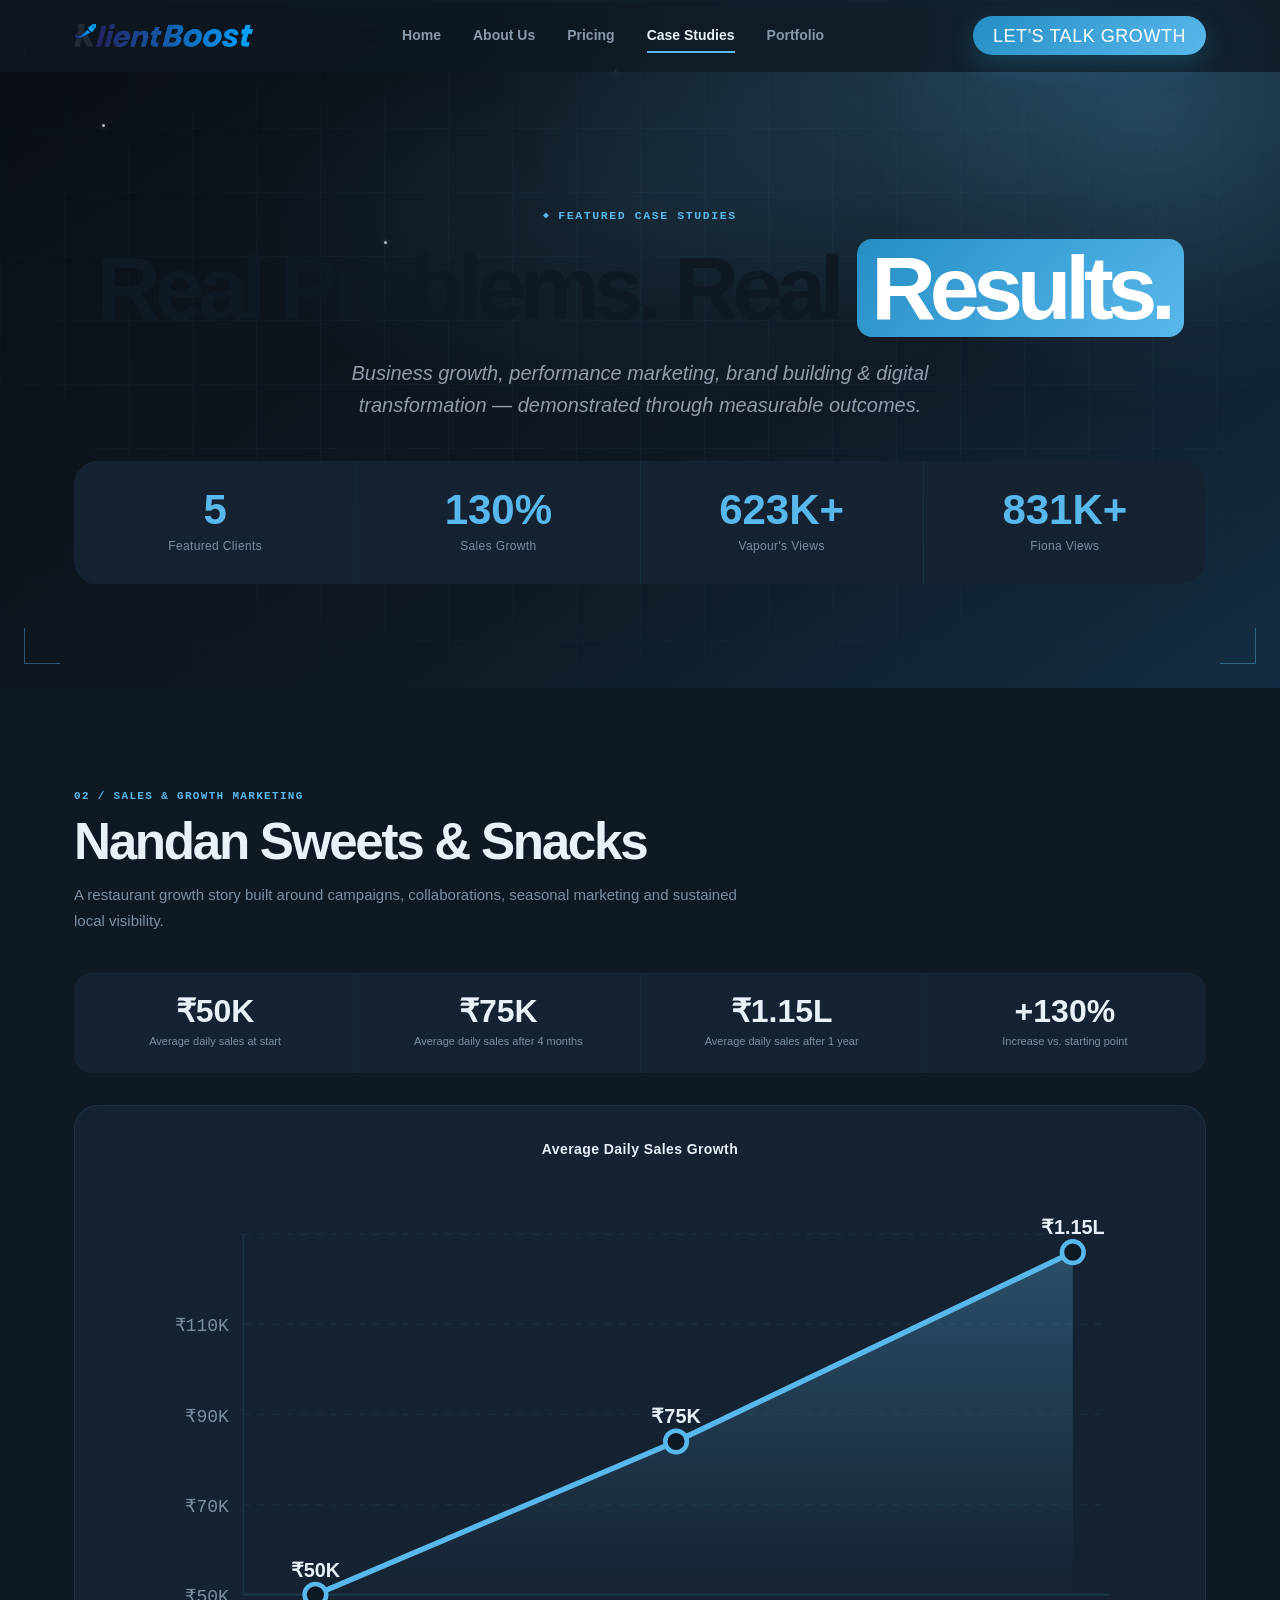
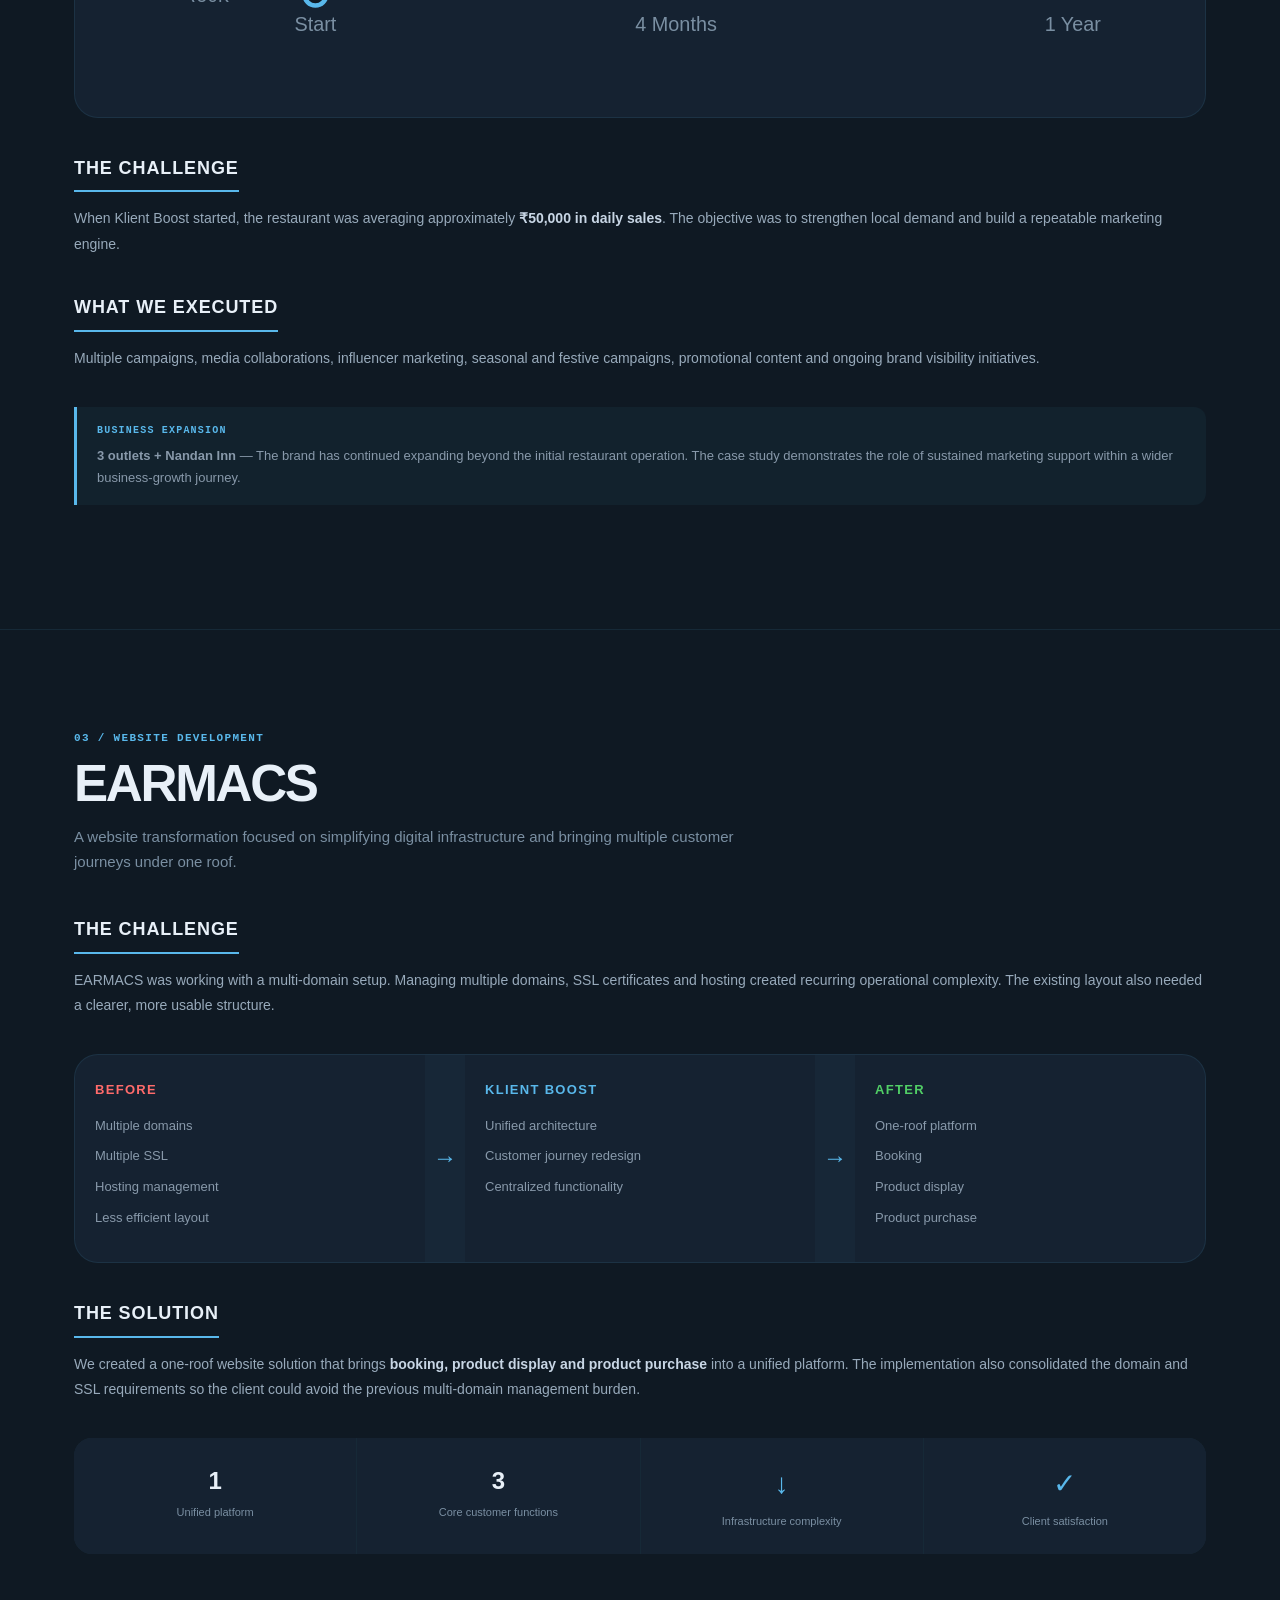
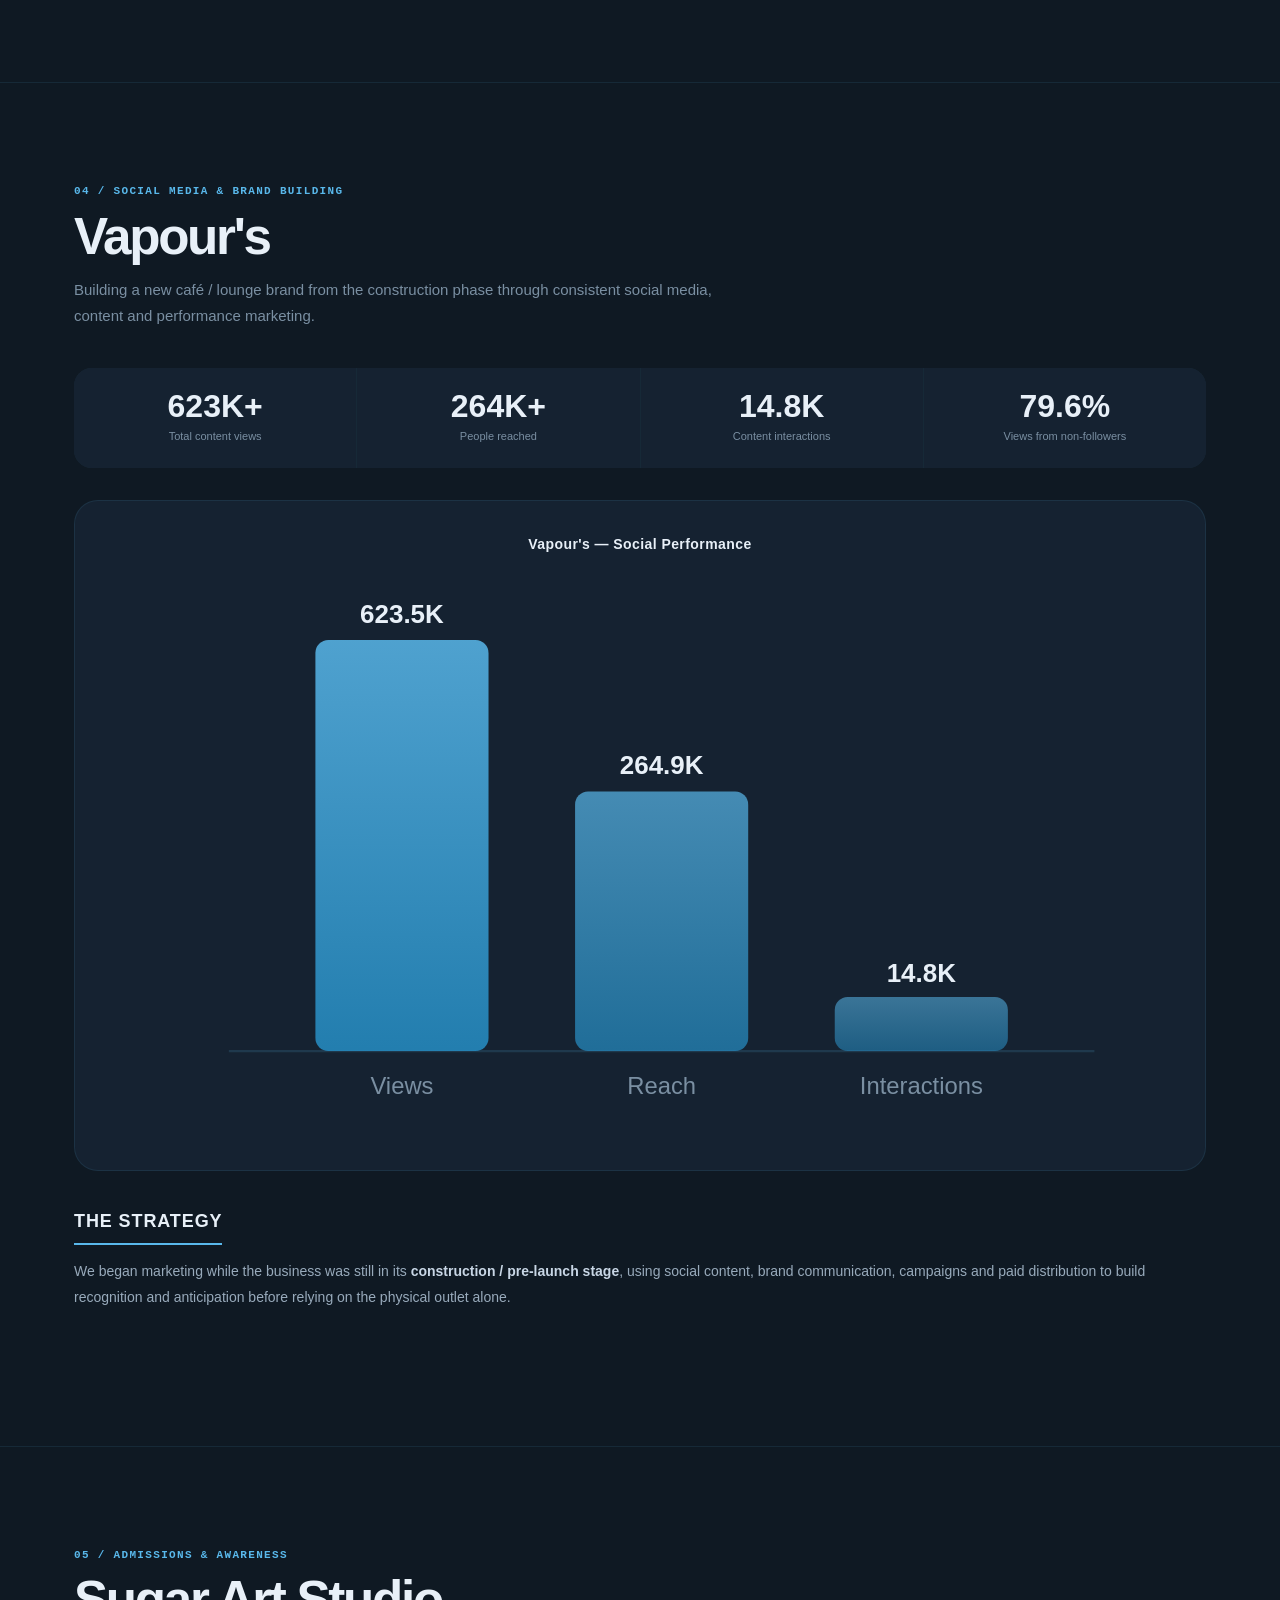
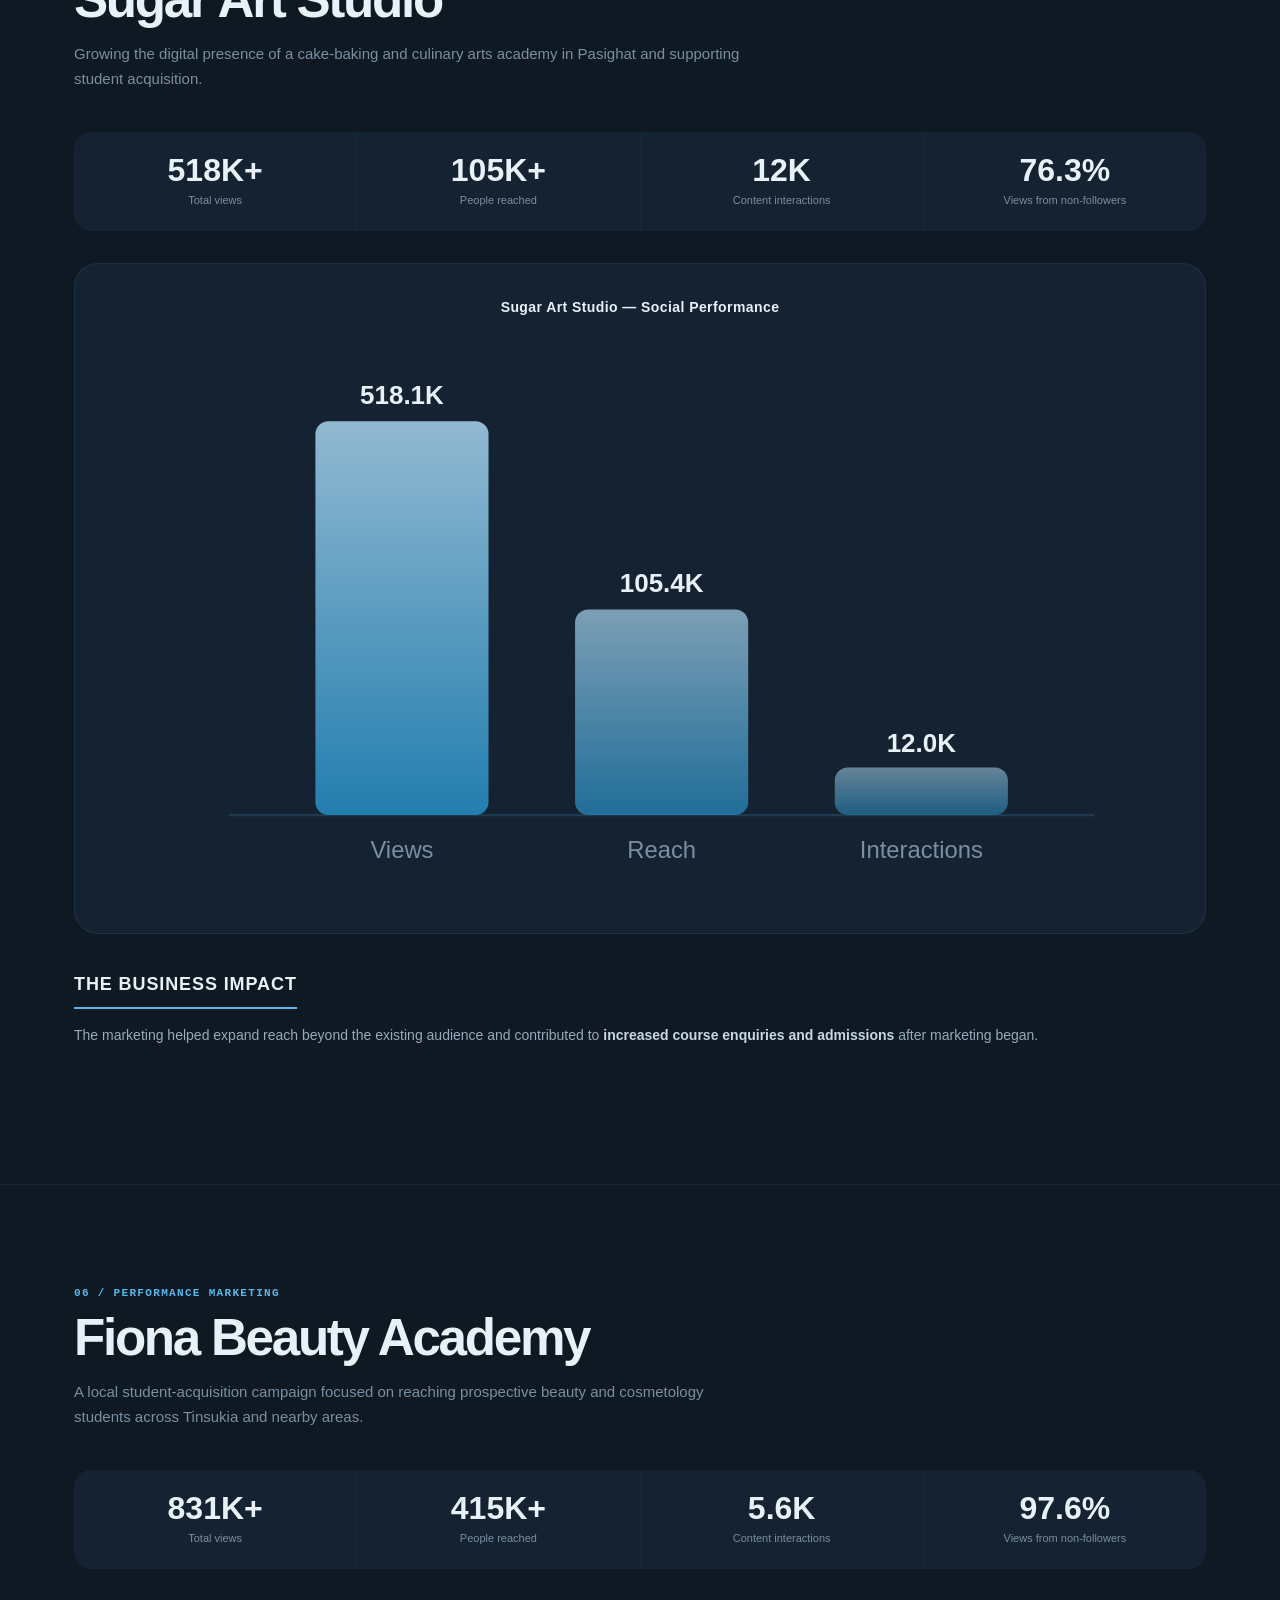
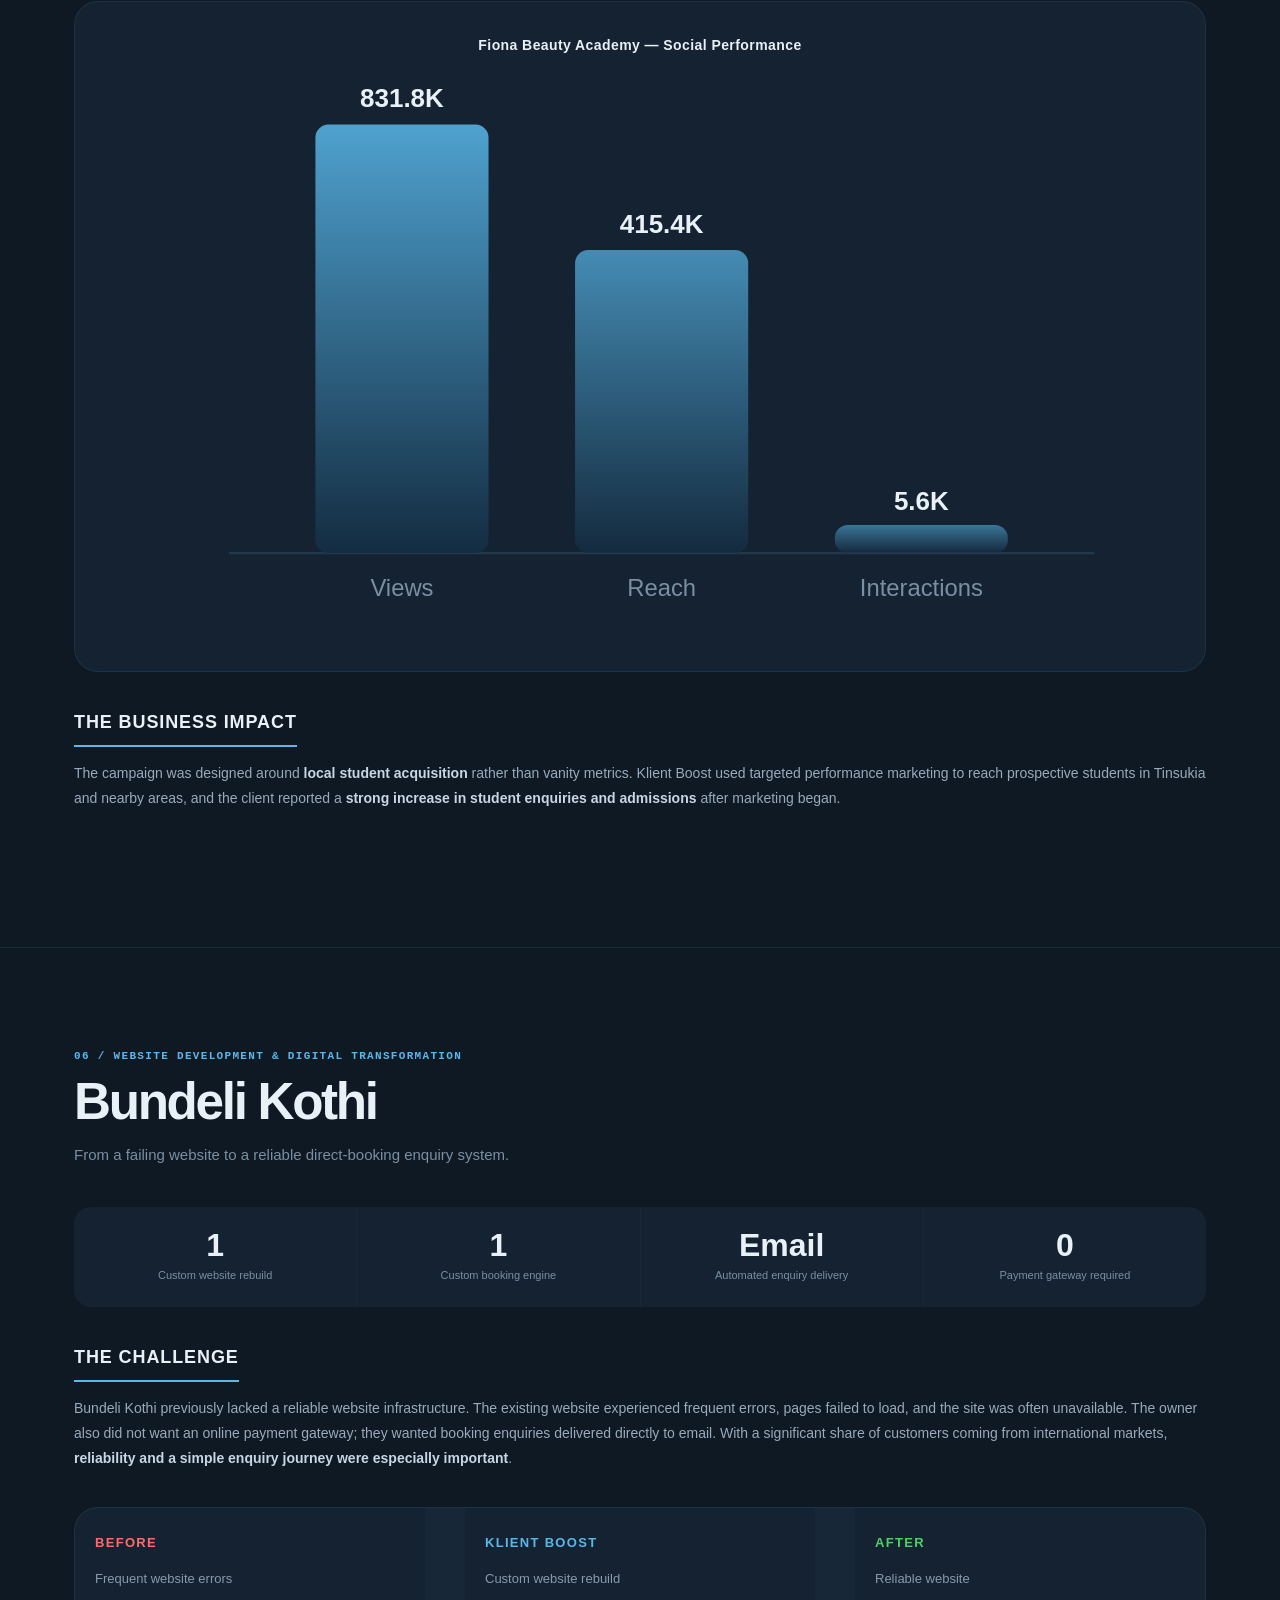
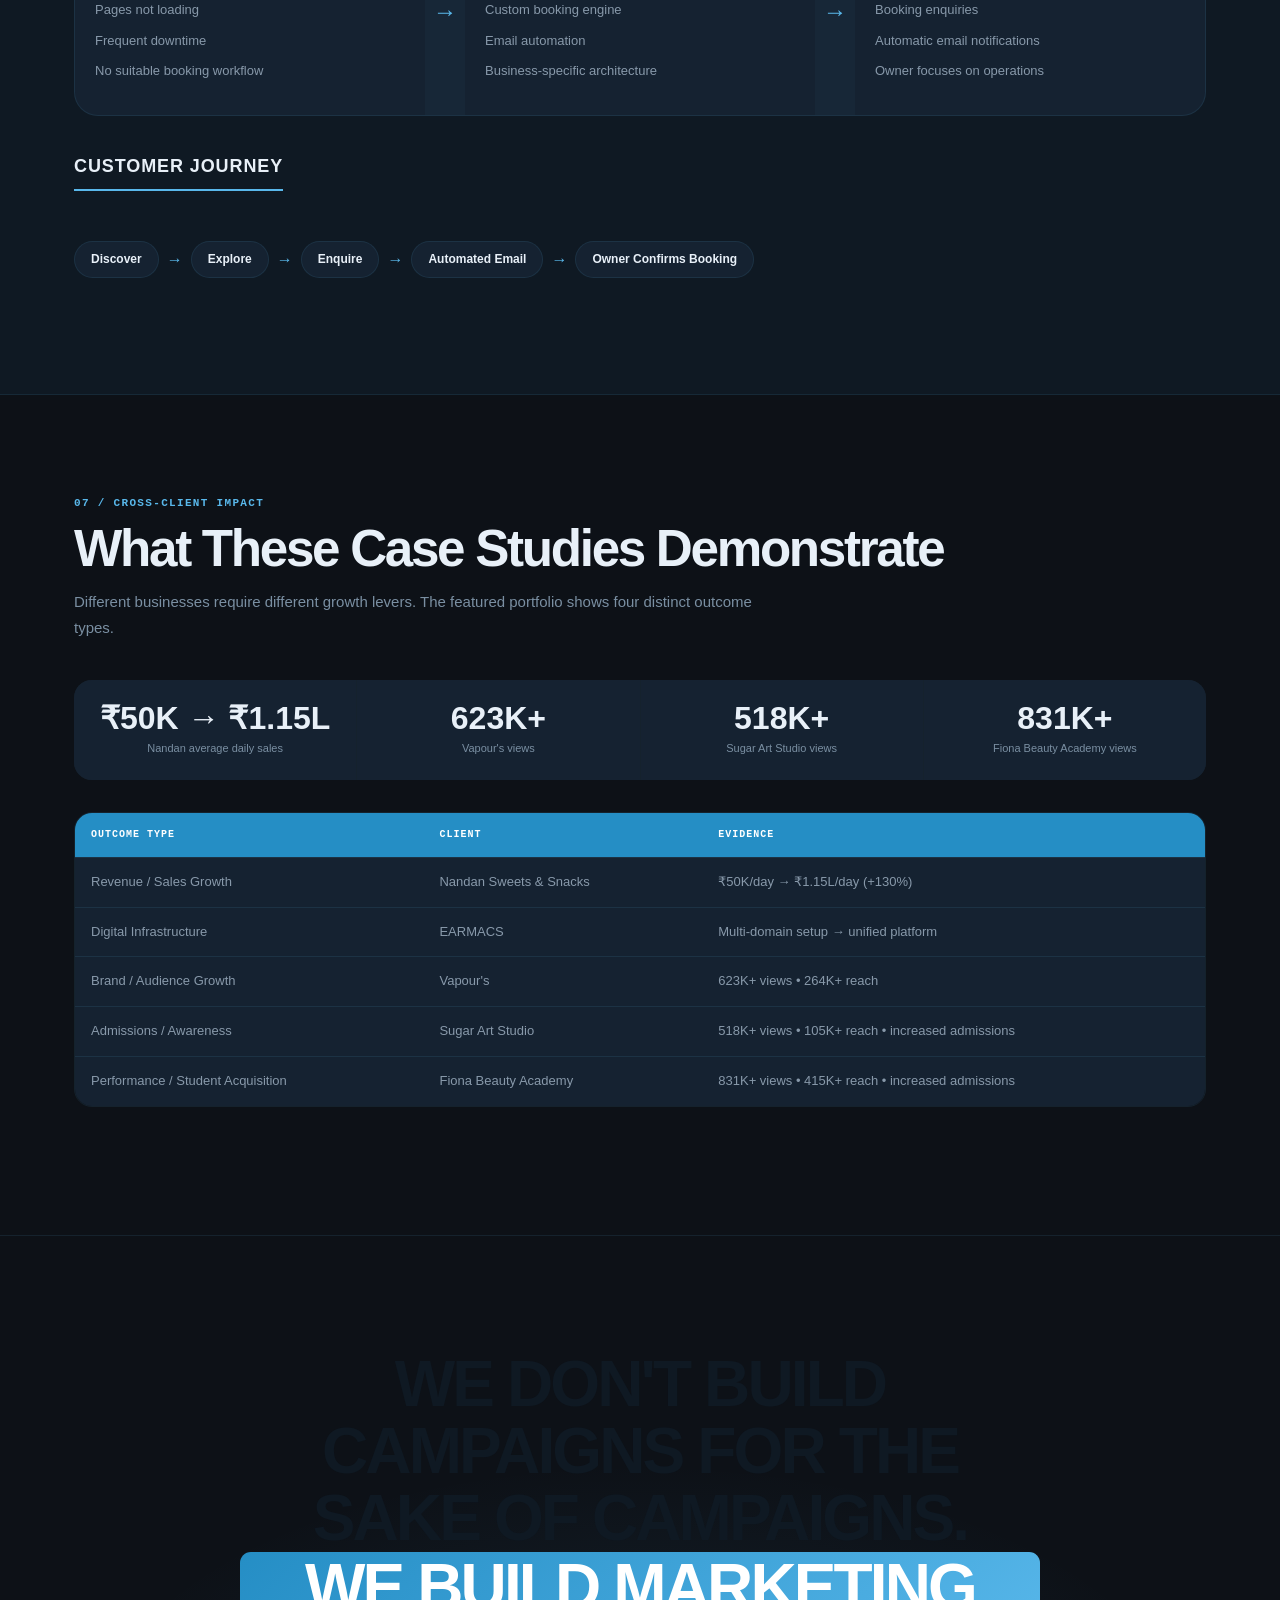
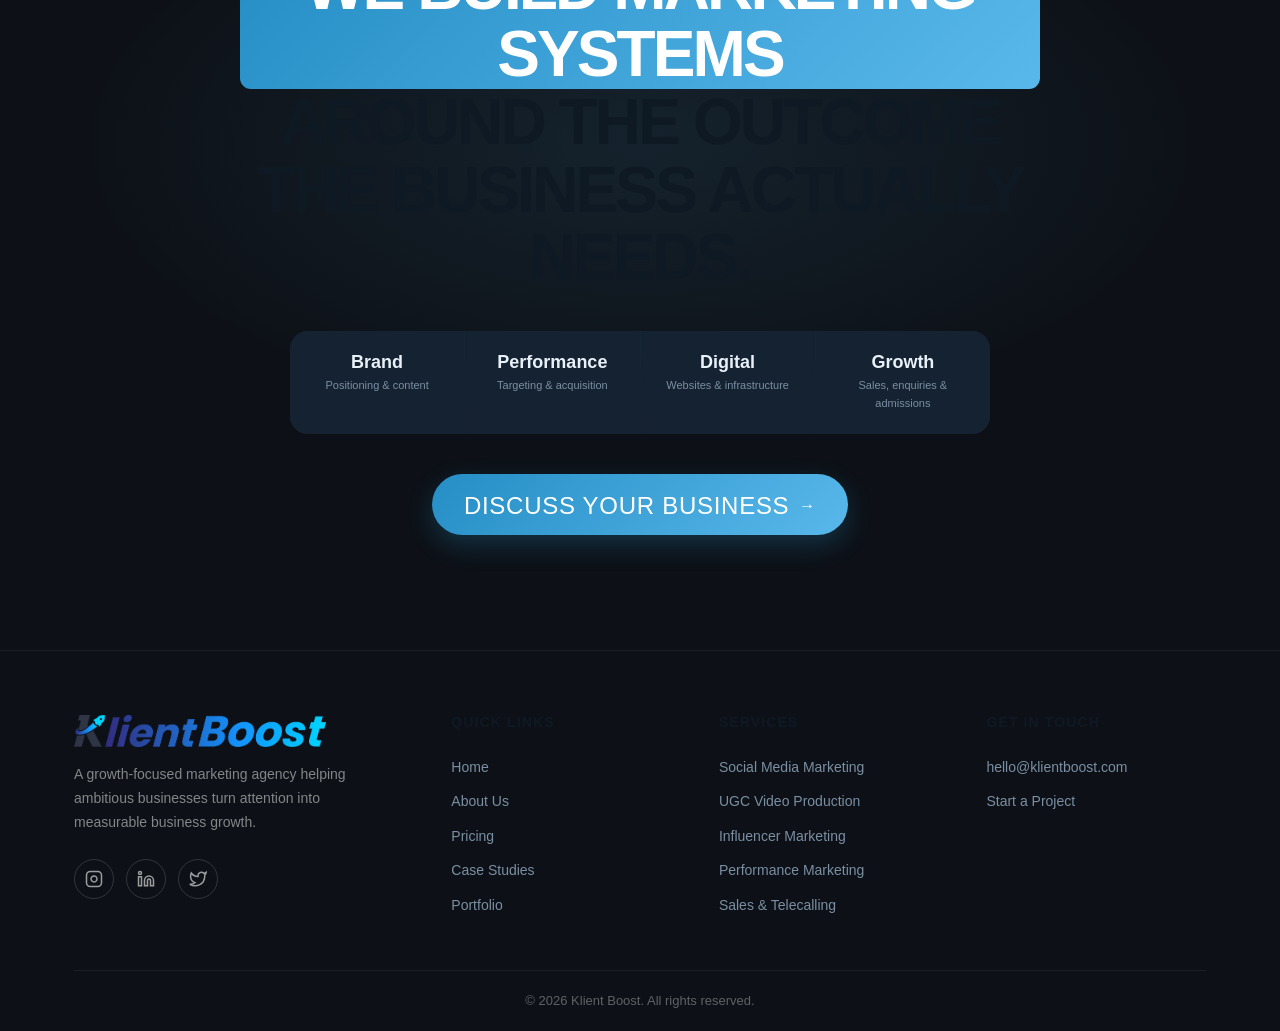
==== case-studies.html @ 449ff35a "first" ====
<!DOCTYPE html>
<html lang="en">
<head>
    <meta charset="UTF-8">
    <meta name="viewport" content="width=device-width, initial-scale=1.0">
    <title>Case Studies — Klient Boost</title>
    <meta name="description" content="Real case studies from Klient Boost. See how we helped Nandan Sweets, EARMACS, Vapour's, Sugar Art Studio, Fiona Beauty Academy and Bundeli Kothi grow.">
    <link rel="preconnect" href="https://fonts.googleapis.com">
    <link rel="preconnect" href="https://fonts.gstatic.com" crossorigin>
    <link href="https://fonts.googleapis.com/css2?family=Bebas+Neue&family=Inter:wght@400;500;600;700;800&family=JetBrains+Mono:wght@400;500;700&display=swap" rel="stylesheet">
    <link rel="icon" href="favicon.png" type="image/png">
    <link rel="stylesheet" href="styles.css">
    <style>
        /* Case Study Page Specific */
        .cs-hero-stats { display:grid; grid-template-columns:repeat(4,1fr); gap:1px; background:var(--line); border-radius:var(--radius-lg); overflow:hidden; margin:40px 0 24px; }
        .cs-hero-stat { background:var(--paper-2); padding:28px 16px; text-align:center; }
        .cs-hero-stat .num { font-family:var(--f-display); font-size:clamp(28px,3.5vw,42px); color:var(--primary); font-weight:700; line-height:1; }
        .cs-hero-stat .label { font-size:12px; color:var(--muted); margin-top:6px; letter-spacing:0.03em; }

        .cs-section { padding:clamp(60px,8vw,100px) 0; border-bottom:1px solid var(--line); }
        .cs-section:last-of-type { border-bottom:none; }

        .cs-header { margin-bottom:40px; }
        .cs-number { font-family:var(--f-mono); font-size:11px; font-weight:700; letter-spacing:0.12em; text-transform:uppercase; color:var(--primary); margin-bottom:8px; }
        .cs-title { font-size:clamp(32px,4vw,52px); color:#e8f0f8; line-height:1.1; margin-bottom:12px; }
        .cs-subtitle { color:var(--muted); font-size:15px; max-width:680px; line-height:1.7; }

        .cs-stats-bar { display:grid; grid-template-columns:repeat(4,1fr); gap:1px; background:var(--line); border-radius:var(--radius-md); overflow:hidden; margin:32px 0; }
        .cs-stat { background:var(--paper-2); padding:22px 14px; text-align:center; }
        .cs-stat .val { font-family:var(--f-display); font-size:clamp(22px,2.5vw,32px); color:#e8f0f8; font-weight:700; line-height:1; }
        .cs-stat .desc { font-size:11px; color:var(--muted); margin-top:6px; }

        .cs-block { margin:36px 0; }
        .cs-block-title { font-family:var(--f-display); font-size:18px; font-weight:700; color:#e8f0f8; text-transform:uppercase; letter-spacing:0.05em; margin-bottom:14px; padding-bottom:8px; border-bottom:2px solid var(--primary); display:inline-block; }
        .cs-block p { color:#98aabb; font-size:14px; line-height:1.8; }
        .cs-block strong { color:#c8d6e5; }

        /* SVG Chart Container */
        .cs-chart { background:var(--paper-2); border:1px solid var(--line); border-radius:var(--radius-lg); padding:32px 24px 24px; margin:28px 0; }
        .cs-chart-title { font-family:var(--f-display); font-size:14px; color:#e8f0f8; text-align:center; margin-bottom:20px; font-weight:600; letter-spacing:0.03em; }

        /* Before → After visual */
        .cs-transform { display:grid; grid-template-columns:1fr auto 1fr auto 1fr; gap:0; align-items:stretch; margin:32px 0; background:var(--paper-2); border:1px solid var(--line); border-radius:var(--radius-lg); overflow:hidden; }
        .cs-transform-col { padding:28px 20px; }
        .cs-transform-col h4 { font-size:13px; font-weight:700; text-transform:uppercase; letter-spacing:0.1em; margin-bottom:14px; }
        .cs-transform-col.before h4 { color:#ff6b6b; }
        .cs-transform-col.process h4 { color:var(--primary); }
        .cs-transform-col.after h4 { color:#51cf66; }
        .cs-transform-col ul { list-style:none; }
        .cs-transform-col li { font-size:13px; color:#8899aa; padding:5px 0; }
        .cs-transform-arrow { display:flex; align-items:center; justify-content:center; font-size:24px; color:var(--primary); padding:0 8px; background:rgba(89,184,235,0.03); }

        /* Outcome grid */
        .cs-outcome { display:grid; grid-template-columns:repeat(4,1fr); gap:1px; background:var(--line); border-radius:var(--radius-md); overflow:hidden; margin:28px 0; }
        .cs-outcome-item { background:var(--paper-2); padding:24px 16px; text-align:center; }
        .cs-outcome-item .icon { font-size:28px; color:var(--primary); margin-bottom:6px; }
        .cs-outcome-item .val { font-family:var(--f-display); font-size:24px; color:#e8f0f8; font-weight:700; }
        .cs-outcome-item .label { font-size:11px; color:var(--muted); margin-top:4px; }

        /* Expansion note */
        .cs-note { background:rgba(89,184,235,0.05); border-left:3px solid var(--primary); padding:16px 20px; border-radius:0 var(--radius-sm) var(--radius-sm) 0; margin:24px 0; }
        .cs-note-label { font-family:var(--f-mono); font-size:10px; font-weight:700; letter-spacing:0.12em; text-transform:uppercase; color:var(--primary); margin-bottom:6px; }
        .cs-note p { font-size:13px; color:#8899aa; line-height:1.7; margin:0; }

        /* Impact Table */
        .cs-table { width:100%; border-collapse:separate; border-spacing:0; border:1px solid var(--line); border-radius:var(--radius-md); overflow:hidden; margin:28px 0; }
        .cs-table th { background:var(--primary-dark); color:#fff; font-family:var(--f-mono); font-size:10px; font-weight:700; letter-spacing:0.1em; text-transform:uppercase; padding:14px 16px; text-align:left; }
        .cs-table td { padding:14px 16px; font-size:13px; color:#8899aa; border-top:1px solid var(--line); background:var(--paper-2); }
        .cs-table tr:hover td { background:rgba(89,184,235,0.04); }

        /* Customer journey */
        .cs-journey { display:flex; align-items:center; gap:8px; flex-wrap:wrap; margin:16px 0; }
        .cs-journey-step { background:var(--paper-2); border:1px solid var(--line); padding:8px 16px; border-radius:var(--radius-full); font-size:12px; color:#e8f0f8; font-weight:600; }
        .cs-journey-arrow { color:var(--primary); font-weight:700; }

        @media (max-width:768px) {
            .cs-hero-stats, .cs-stats-bar, .cs-outcome { grid-template-columns:repeat(2,1fr); }
            .cs-transform { grid-template-columns:1fr; }
            .cs-transform-arrow { padding:8px 0; transform:rotate(90deg); }
        }
    </style>
</head>
<body>

<!-- ============== NAVIGATION ============== -->
<nav class="navbar">
    <div class="container">
        <div class="nav-inner">
            <a href="index.html" class="nav-brand" aria-label="Klient Boost home"><img src="klientboost-logo.png" alt="Klient Boost" width="320" height="72"></a>
            <div class="nav-links" id="navLinks">
                <a href="index.html">Home</a>
                <a href="index.html#about">About Us</a>
                <a href="pricing.html">Pricing</a>
                <a href="case-studies.html" class="active">Case Studies</a>
                <a href="portfolio.html">Portfolio</a>
            </div>
            <div style="display:flex;align-items:center;gap:12px;">
                <button class="nav-cta" onclick="contactUs()">Let's Talk Growth</button>
                <button class="mobile-toggle" id="mobileToggle">☰</button>
            </div>
        </div>
    </div>
</nav>

<!-- ============== HERO ============== -->
<section class="page-hero">
    <div class="hero-bg">
        <div class="layer-grid"></div>
        <div class="layer-glow right"></div>
        <div class="scanline"></div>
        <div class="hud tl"></div><div class="hud tr"></div><div class="hud bl"></div><div class="hud br"></div>
    </div>
    <div class="hero-particles"><div class="particle"></div><div class="particle"></div><div class="particle"></div><div class="particle"></div></div>
    <div class="container">
        <div class="eyebrow" style="color:var(--primary);">Featured Case Studies</div>
        <h1>Real Problems. Real <span class="hi">Results.</span></h1>
        <p class="lead" style="color:rgba(200,214,229,0.7);text-align:center;margin:0 auto;max-width:680px;">
            Business growth, performance marketing, brand building & digital transformation — demonstrated through measurable outcomes.
        </p>
        <div class="cs-hero-stats">
            <div class="cs-hero-stat"><div class="num">5</div><div class="label">Featured Clients</div></div>
            <div class="cs-hero-stat"><div class="num">130%</div><div class="label">Sales Growth</div></div>
            <div class="cs-hero-stat"><div class="num">623K+</div><div class="label">Vapour's Views</div></div>
            <div class="cs-hero-stat"><div class="num">831K+</div><div class="label">Fiona Views</div></div>
        </div>
    </div>
</section>

<!-- ======== 1. NANDAN SWEETS & SNACKS ======== -->
<section class="cs-section" id="nandan">
    <div class="container">
        <div class="cs-header reveal">
            <div class="cs-number">02 / Sales & Growth Marketing</div>
            <h2 class="cs-title">Nandan Sweets & Snacks</h2>
            <p class="cs-subtitle">A restaurant growth story built around campaigns, collaborations, seasonal marketing and sustained local visibility.</p>
        </div>

        <div class="cs-stats-bar reveal">
            <div class="cs-stat"><div class="val">₹50K</div><div class="desc">Average daily sales at start</div></div>
            <div class="cs-stat"><div class="val">₹75K</div><div class="desc">Average daily sales after 4 months</div></div>
            <div class="cs-stat"><div class="val">₹1.15L</div><div class="desc">Average daily sales after 1 year</div></div>
            <div class="cs-stat"><div class="val">+130%</div><div class="desc">Increase vs. starting point</div></div>
        </div>

        <!-- SVG Growth Chart -->
        <div class="cs-chart reveal">
            <div class="cs-chart-title">Average Daily Sales Growth</div>
            <svg viewBox="0 0 600 280" style="width:100%;height:auto;" xmlns="http://www.w3.org/2000/svg">
                <!-- Grid lines -->
                <line x1="80" y1="30" x2="80" y2="230" stroke="rgba(89,184,235,0.1)" stroke-width="1"/>
                <line x1="80" y1="230" x2="560" y2="230" stroke="rgba(89,184,235,0.15)" stroke-width="1"/>
                <line x1="80" y1="180" x2="560" y2="180" stroke="rgba(89,184,235,0.06)" stroke-width="1" stroke-dasharray="4"/>
                <line x1="80" y1="130" x2="560" y2="130" stroke="rgba(89,184,235,0.06)" stroke-width="1" stroke-dasharray="4"/>
                <line x1="80" y1="80" x2="560" y2="80" stroke="rgba(89,184,235,0.06)" stroke-width="1" stroke-dasharray="4"/>
                <line x1="80" y1="30" x2="560" y2="30" stroke="rgba(89,184,235,0.06)" stroke-width="1" stroke-dasharray="4"/>
                <!-- Y-axis labels -->
                <text x="72" y="234" fill="#7a8fa2" font-size="10" text-anchor="end" font-family="monospace">₹50K</text>
                <text x="72" y="184" fill="#7a8fa2" font-size="10" text-anchor="end" font-family="monospace">₹70K</text>
                <text x="72" y="134" fill="#7a8fa2" font-size="10" text-anchor="end" font-family="monospace">₹90K</text>
                <text x="72" y="84" fill="#7a8fa2" font-size="10" text-anchor="end" font-family="monospace">₹110K</text>
                <!-- Area fill -->
                <path d="M120,230 L320,145 L540,40 L540,230 Z" fill="url(#areaGrad)" opacity="0.3"/>
                <defs><linearGradient id="areaGrad" x1="0" y1="0" x2="0" y2="1"><stop offset="0%" stop-color="#59B8EB"/><stop offset="100%" stop-color="#59B8EB" stop-opacity="0"/></linearGradient></defs>
                <!-- Growth line -->
                <polyline points="120,230 320,145 540,40" fill="none" stroke="#59B8EB" stroke-width="3" stroke-linecap="round" stroke-linejoin="round"/>
                <!-- Data points -->
                <circle cx="120" cy="230" r="6" fill="#0F1923" stroke="#59B8EB" stroke-width="2.5"/>
                <circle cx="320" cy="145" r="6" fill="#0F1923" stroke="#59B8EB" stroke-width="2.5"/>
                <circle cx="540" cy="40" r="6" fill="#0F1923" stroke="#59B8EB" stroke-width="2.5"/>
                <!-- Data labels -->
                <text x="120" y="250" fill="#7a8fa2" font-size="11" text-anchor="middle" font-family="sans-serif">Start</text>
                <text x="320" y="250" fill="#7a8fa2" font-size="11" text-anchor="middle" font-family="sans-serif">4 Months</text>
                <text x="540" y="250" fill="#7a8fa2" font-size="11" text-anchor="middle" font-family="sans-serif">1 Year</text>
                <text x="120" y="220" fill="#e8f0f8" font-size="11" text-anchor="middle" font-weight="bold">₹50K</text>
                <text x="320" y="135" fill="#e8f0f8" font-size="11" text-anchor="middle" font-weight="bold">₹75K</text>
                <text x="540" y="30" fill="#e8f0f8" font-size="11" text-anchor="middle" font-weight="bold">₹1.15L</text>
            </svg>
        </div>

        <div class="cs-block reveal">
            <div class="cs-block-title">The Challenge</div>
            <p>When Klient Boost started, the restaurant was averaging approximately <strong>₹50,000 in daily sales</strong>. The objective was to strengthen local demand and build a repeatable marketing engine.</p>
        </div>
        <div class="cs-block reveal">
            <div class="cs-block-title">What We Executed</div>
            <p>Multiple campaigns, media collaborations, influencer marketing, seasonal and festive campaigns, promotional content and ongoing brand visibility initiatives.</p>
        </div>
        <div class="cs-note reveal">
            <div class="cs-note-label">Business Expansion</div>
            <p><strong>3 outlets + Nandan Inn</strong> — The brand has continued expanding beyond the initial restaurant operation. The case study demonstrates the role of sustained marketing support within a wider business-growth journey.</p>
        </div>
    </div>
</section>

<!-- ======== 2. EARMACS ======== -->
<section class="cs-section" id="earmacs">
    <div class="container">
        <div class="cs-header reveal">
            <div class="cs-number">03 / Website Development</div>
            <h2 class="cs-title">EARMACS</h2>
            <p class="cs-subtitle">A website transformation focused on simplifying digital infrastructure and bringing multiple customer journeys under one roof.</p>
        </div>

        <div class="cs-block reveal">
            <div class="cs-block-title">The Challenge</div>
            <p>EARMACS was working with a multi-domain setup. Managing multiple domains, SSL certificates and hosting created recurring operational complexity. The existing layout also needed a clearer, more usable structure.</p>
        </div>

        <div class="cs-transform reveal">
            <div class="cs-transform-col before">
                <h4>Before</h4>
                <ul><li>Multiple domains</li><li>Multiple SSL</li><li>Hosting management</li><li>Less efficient layout</li></ul>
            </div>
            <div class="cs-transform-arrow">→</div>
            <div class="cs-transform-col process">
                <h4>Klient Boost</h4>
                <ul><li>Unified architecture</li><li>Customer journey redesign</li><li>Centralized functionality</li></ul>
            </div>
            <div class="cs-transform-arrow">→</div>
            <div class="cs-transform-col after">
                <h4>After</h4>
                <ul><li>One-roof platform</li><li>Booking</li><li>Product display</li><li>Product purchase</li></ul>
            </div>
        </div>

        <div class="cs-block reveal">
            <div class="cs-block-title">The Solution</div>
            <p>We created a one-roof website solution that brings <strong>booking, product display and product purchase</strong> into a unified platform. The implementation also consolidated the domain and SSL requirements so the client could avoid the previous multi-domain management burden.</p>
        </div>

        <div class="cs-outcome reveal">
            <div class="cs-outcome-item"><div class="val">1</div><div class="label">Unified platform</div></div>
            <div class="cs-outcome-item"><div class="val">3</div><div class="label">Core customer functions</div></div>
            <div class="cs-outcome-item"><div class="icon">↓</div><div class="label">Infrastructure complexity</div></div>
            <div class="cs-outcome-item"><div class="icon">✓</div><div class="label">Client satisfaction</div></div>
        </div>
    </div>
</section>

<!-- ======== 3. VAPOUR'S ======== -->
<section class="cs-section" id="vapours">
    <div class="container">
        <div class="cs-header reveal">
            <div class="cs-number">04 / Social Media & Brand Building</div>
            <h2 class="cs-title">Vapour's</h2>
            <p class="cs-subtitle">Building a new café / lounge brand from the construction phase through consistent social media, content and performance marketing.</p>
        </div>

        <div class="cs-stats-bar reveal">
            <div class="cs-stat"><div class="val">623K+</div><div class="desc">Total content views</div></div>
            <div class="cs-stat"><div class="val">264K+</div><div class="desc">People reached</div></div>
            <div class="cs-stat"><div class="val">14.8K</div><div class="desc">Content interactions</div></div>
            <div class="cs-stat"><div class="val">79.6%</div><div class="desc">Views from non-followers</div></div>
        </div>

        <!-- Bar Chart -->
        <div class="cs-chart reveal">
            <div class="cs-chart-title">Vapour's — Social Performance</div>
            <svg viewBox="0 0 500 260" style="width:100%;height:auto;" xmlns="http://www.w3.org/2000/svg">
                <line x1="60" y1="220" x2="460" y2="220" stroke="rgba(89,184,235,0.15)" stroke-width="1"/>
                <!-- Bar 1: Views 623K -->
                <rect x="100" y="30" width="80" height="190" rx="6" fill="url(#barGrad1)" opacity="0.85"/>
                <text x="140" y="22" fill="#e8f0f8" font-size="12" text-anchor="middle" font-weight="bold">623.5K</text>
                <text x="140" y="240" fill="#7a8fa2" font-size="11" text-anchor="middle">Views</text>
                <!-- Bar 2: Reach 264K -->
                <rect x="220" y="100" width="80" height="120" rx="6" fill="url(#barGrad1)" opacity="0.7"/>
                <text x="260" y="92" fill="#e8f0f8" font-size="12" text-anchor="middle" font-weight="bold">264.9K</text>
                <text x="260" y="240" fill="#7a8fa2" font-size="11" text-anchor="middle">Reach</text>
                <!-- Bar 3: Interactions 14.8K -->
                <rect x="340" y="195" width="80" height="25" rx="6" fill="url(#barGrad1)" opacity="0.55"/>
                <text x="380" y="188" fill="#e8f0f8" font-size="12" text-anchor="middle" font-weight="bold">14.8K</text>
                <text x="380" y="240" fill="#7a8fa2" font-size="11" text-anchor="middle">Interactions</text>
                <defs><linearGradient id="barGrad1" x1="0" y1="0" x2="0" y2="1"><stop offset="0%" stop-color="#59B8EB"/><stop offset="100%" stop-color="#258ec5"/></linearGradient></defs>
            </svg>
        </div>

        <div class="cs-block reveal">
            <div class="cs-block-title">The Strategy</div>
            <p>We began marketing while the business was still in its <strong>construction / pre-launch stage</strong>, using social content, brand communication, campaigns and paid distribution to build recognition and anticipation before relying on the physical outlet alone.</p>
        </div>
    </div>
</section>

<!-- ======== 4. SUGAR ART STUDIO ======== -->
<section class="cs-section" id="sugar-art">
    <div class="container">
        <div class="cs-header reveal">
            <div class="cs-number">05 / Admissions & Awareness</div>
            <h2 class="cs-title">Sugar Art Studio</h2>
            <p class="cs-subtitle">Growing the digital presence of a cake-baking and culinary arts academy in Pasighat and supporting student acquisition.</p>
        </div>

        <div class="cs-stats-bar reveal">
            <div class="cs-stat"><div class="val">518K+</div><div class="desc">Total views</div></div>
            <div class="cs-stat"><div class="val">105K+</div><div class="desc">People reached</div></div>
            <div class="cs-stat"><div class="val">12K</div><div class="desc">Content interactions</div></div>
            <div class="cs-stat"><div class="val">76.3%</div><div class="desc">Views from non-followers</div></div>
        </div>

        <!-- Bar Chart -->
        <div class="cs-chart reveal">
            <div class="cs-chart-title">Sugar Art Studio — Social Performance</div>
            <svg viewBox="0 0 500 260" style="width:100%;height:auto;" xmlns="http://www.w3.org/2000/svg">
                <line x1="60" y1="220" x2="460" y2="220" stroke="rgba(89,184,235,0.15)" stroke-width="1"/>
                <rect x="100" y="38" width="80" height="182" rx="6" fill="url(#barGrad2)" opacity="0.85"/>
                <text x="140" y="30" fill="#e8f0f8" font-size="12" text-anchor="middle" font-weight="bold">518.1K</text>
                <text x="140" y="240" fill="#7a8fa2" font-size="11" text-anchor="middle">Views</text>
                <rect x="220" y="125" width="80" height="95" rx="6" fill="url(#barGrad2)" opacity="0.7"/>
                <text x="260" y="117" fill="#e8f0f8" font-size="12" text-anchor="middle" font-weight="bold">105.4K</text>
                <text x="260" y="240" fill="#7a8fa2" font-size="11" text-anchor="middle">Reach</text>
                <rect x="340" y="198" width="80" height="22" rx="6" fill="url(#barGrad2)" opacity="0.55"/>
                <text x="380" y="191" fill="#e8f0f8" font-size="12" text-anchor="middle" font-weight="bold">12.0K</text>
                <text x="380" y="240" fill="#7a8fa2" font-size="11" text-anchor="middle">Interactions</text>
                <defs><linearGradient id="barGrad2" x1="0" y1="0" x2="0" y2="1"><stop offset="0%" stop-color="#A8D4EE"/><stop offset="100%" stop-color="#258ec5"/></linearGradient></defs>
            </svg>
        </div>

        <div class="cs-block reveal">
            <div class="cs-block-title">The Business Impact</div>
            <p>The marketing helped expand reach beyond the existing audience and contributed to <strong>increased course enquiries and admissions</strong> after marketing began.</p>
        </div>
    </div>
</section>

<!-- ======== 5. FIONA BEAUTY ACADEMY ======== -->
<section class="cs-section" id="fiona">
    <div class="container">
        <div class="cs-header reveal">
            <div class="cs-number">06 / Performance Marketing</div>
            <h2 class="cs-title">Fiona Beauty Academy</h2>
            <p class="cs-subtitle">A local student-acquisition campaign focused on reaching prospective beauty and cosmetology students across Tinsukia and nearby areas.</p>
        </div>

        <div class="cs-stats-bar reveal">
            <div class="cs-stat"><div class="val">831K+</div><div class="desc">Total views</div></div>
            <div class="cs-stat"><div class="val">415K+</div><div class="desc">People reached</div></div>
            <div class="cs-stat"><div class="val">5.6K</div><div class="desc">Content interactions</div></div>
            <div class="cs-stat"><div class="val">97.6%</div><div class="desc">Views from non-followers</div></div>
        </div>

        <!-- Bar Chart -->
        <div class="cs-chart reveal">
            <div class="cs-chart-title">Fiona Beauty Academy — Social Performance</div>
            <svg viewBox="0 0 500 260" style="width:100%;height:auto;" xmlns="http://www.w3.org/2000/svg">
                <line x1="60" y1="220" x2="460" y2="220" stroke="rgba(89,184,235,0.15)" stroke-width="1"/>
                <rect x="100" y="22" width="80" height="198" rx="6" fill="url(#barGrad3)" opacity="0.85"/>
                <text x="140" y="14" fill="#e8f0f8" font-size="12" text-anchor="middle" font-weight="bold">831.8K</text>
                <text x="140" y="240" fill="#7a8fa2" font-size="11" text-anchor="middle">Views</text>
                <rect x="220" y="80" width="80" height="140" rx="6" fill="url(#barGrad3)" opacity="0.7"/>
                <text x="260" y="72" fill="#e8f0f8" font-size="12" text-anchor="middle" font-weight="bold">415.4K</text>
                <text x="260" y="240" fill="#7a8fa2" font-size="11" text-anchor="middle">Reach</text>
                <rect x="340" y="207" width="80" height="13" rx="6" fill="url(#barGrad3)" opacity="0.55"/>
                <text x="380" y="200" fill="#e8f0f8" font-size="12" text-anchor="middle" font-weight="bold">5.6K</text>
                <text x="380" y="240" fill="#7a8fa2" font-size="11" text-anchor="middle">Interactions</text>
                <defs><linearGradient id="barGrad3" x1="0" y1="0" x2="0" y2="1"><stop offset="0%" stop-color="#59B8EB"/><stop offset="100%" stop-color="#132e44"/></linearGradient></defs>
            </svg>
        </div>

        <div class="cs-block reveal">
            <div class="cs-block-title">The Business Impact</div>
            <p>The campaign was designed around <strong>local student acquisition</strong> rather than vanity metrics. Klient Boost used targeted performance marketing to reach prospective students in Tinsukia and nearby areas, and the client reported a <strong>strong increase in student enquiries and admissions</strong> after marketing began.</p>
        </div>
    </div>
</section>

<!-- ======== 6. BUNDELI KOTHI ======== -->
<section class="cs-section" id="bundeli">
    <div class="container">
        <div class="cs-header reveal">
            <div class="cs-number">06 / Website Development & Digital Transformation</div>
            <h2 class="cs-title">Bundeli Kothi</h2>
            <p class="cs-subtitle">From a failing website to a reliable direct-booking enquiry system.</p>
        </div>

        <div class="cs-stats-bar reveal">
            <div class="cs-stat"><div class="val">1</div><div class="desc">Custom website rebuild</div></div>
            <div class="cs-stat"><div class="val">1</div><div class="desc">Custom booking engine</div></div>
            <div class="cs-stat"><div class="val">Email</div><div class="desc">Automated enquiry delivery</div></div>
            <div class="cs-stat"><div class="val">0</div><div class="desc">Payment gateway required</div></div>
        </div>

        <div class="cs-block reveal">
            <div class="cs-block-title">The Challenge</div>
            <p>Bundeli Kothi previously lacked a reliable website infrastructure. The existing website experienced frequent errors, pages failed to load, and the site was often unavailable. The owner also did not want an online payment gateway; they wanted booking enquiries delivered directly to email. With a significant share of customers coming from international markets, <strong>reliability and a simple enquiry journey were especially important</strong>.</p>
        </div>

        <div class="cs-transform reveal">
            <div class="cs-transform-col before">
                <h4>Before</h4>
                <ul><li>Frequent website errors</li><li>Pages not loading</li><li>Frequent downtime</li><li>No suitable booking workflow</li></ul>
            </div>
            <div class="cs-transform-arrow">→</div>
            <div class="cs-transform-col process">
                <h4>Klient Boost</h4>
                <ul><li>Custom website rebuild</li><li>Custom booking engine</li><li>Email automation</li><li>Business-specific architecture</li></ul>
            </div>
            <div class="cs-transform-arrow">→</div>
            <div class="cs-transform-col after">
                <h4>After</h4>
                <ul><li>Reliable website</li><li>Booking enquiries</li><li>Automatic email notifications</li><li>Owner focuses on operations</li></ul>
            </div>
        </div>

        <div class="cs-block reveal">
            <div class="cs-block-title">Customer Journey</div>
        </div>
        <div class="cs-journey reveal">
            <span class="cs-journey-step">Discover</span>
            <span class="cs-journey-arrow">→</span>
            <span class="cs-journey-step">Explore</span>
            <span class="cs-journey-arrow">→</span>
            <span class="cs-journey-step">Enquire</span>
            <span class="cs-journey-arrow">→</span>
            <span class="cs-journey-step">Automated Email</span>
            <span class="cs-journey-arrow">→</span>
            <span class="cs-journey-step">Owner Confirms Booking</span>
        </div>
    </div>
</section>

<!-- ======== CROSS-CLIENT IMPACT ======== -->
<section class="cs-section" id="impact" style="background:var(--ink);">
    <div class="container">
        <div class="cs-header reveal">
            <div class="cs-number">07 / Cross-Client Impact</div>
            <h2 class="cs-title">What These Case Studies Demonstrate</h2>
            <p class="cs-subtitle">Different businesses require different growth levers. The featured portfolio shows four distinct outcome types.</p>
        </div>

        <div class="cs-stats-bar reveal">
            <div class="cs-stat"><div class="val">₹50K → ₹1.15L</div><div class="desc">Nandan average daily sales</div></div>
            <div class="cs-stat"><div class="val">623K+</div><div class="desc">Vapour's views</div></div>
            <div class="cs-stat"><div class="val">518K+</div><div class="desc">Sugar Art Studio views</div></div>
            <div class="cs-stat"><div class="val">831K+</div><div class="desc">Fiona Beauty Academy views</div></div>
        </div>

        <table class="cs-table reveal">
            <thead>
                <tr><th>Outcome Type</th><th>Client</th><th>Evidence</th></tr>
            </thead>
            <tbody>
                <tr><td>Revenue / Sales Growth</td><td>Nandan Sweets & Snacks</td><td>₹50K/day → ₹1.15L/day (+130%)</td></tr>
                <tr><td>Digital Infrastructure</td><td>EARMACS</td><td>Multi-domain setup → unified platform</td></tr>
                <tr><td>Brand / Audience Growth</td><td>Vapour's</td><td>623K+ views • 264K+ reach</td></tr>
                <tr><td>Admissions / Awareness</td><td>Sugar Art Studio</td><td>518K+ views • 105K+ reach • increased admissions</td></tr>
                <tr><td>Performance / Student Acquisition</td><td>Fiona Beauty Academy</td><td>831K+ views • 415K+ reach • increased admissions</td></tr>
            </tbody>
        </table>
    </div>
</section>

<!-- ============== CLOSING CTA ============== -->
<section class="final-cta">
    <div class="container">
        <div class="reveal" style="text-align:center;">
            <h2>We don't build campaigns for the sake of campaigns. <span class="hi">We build marketing systems</span> around the outcome the business actually needs.</h2>
            <div class="cs-stats-bar" style="max-width:700px;margin:40px auto;">
                <div class="cs-stat"><div class="val" style="font-size:18px;">Brand</div><div class="desc">Positioning & content</div></div>
                <div class="cs-stat"><div class="val" style="font-size:18px;">Performance</div><div class="desc">Targeting & acquisition</div></div>
                <div class="cs-stat"><div class="val" style="font-size:18px;">Digital</div><div class="desc">Websites & infrastructure</div></div>
                <div class="cs-stat"><div class="val" style="font-size:18px;">Growth</div><div class="desc">Sales, enquiries & admissions</div></div>
            </div>
            <button class="btn-primary" onclick="contactUs()">
                <span>Discuss Your Business</span>
                <span style="font-size:16px;">→</span>
            </button>
        </div>
    </div>
</section>

<!-- ============== FOOTER ============== -->
<footer class="site-footer">
    <div class="container">
        <div class="footer-grid">
            <div>
                <div class="footer-brand"><img src="klientboost-logo.png" alt="Klient Boost" style="height:32px;filter:brightness(1.3);"></div>
                <p class="footer-desc">A growth-focused marketing agency helping ambitious businesses turn attention into measurable business growth.</p>
                <div class="footer-social">
                    <a href="#" aria-label="Instagram"><svg width="18" height="18" viewBox="0 0 24 24" fill="none" stroke="currentColor" stroke-width="2"><rect x="2" y="2" width="20" height="20" rx="5" ry="5"></rect><path d="M16 11.37A4 4 0 1 1 12.63 8 4 4 0 0 1 16 11.37z"></path><line x1="17.5" y1="6.5" x2="17.51" y2="6.5"></line></svg></a>
                    <a href="#" aria-label="LinkedIn"><svg width="18" height="18" viewBox="0 0 24 24" fill="none" stroke="currentColor" stroke-width="2"><path d="M16 8a6 6 0 0 1 6 6v7h-4v-7a2 2 0 0 0-2-2 2 2 0 0 0-2 2v7h-4v-7a6 6 0 0 1 6-6z"></path><rect x="2" y="9" width="4" height="12"></rect><circle cx="4" cy="4" r="2"></circle></svg></a>
                    <a href="#" aria-label="Twitter"><svg width="18" height="18" viewBox="0 0 24 24" fill="none" stroke="currentColor" stroke-width="2"><path d="M23 3a10.9 10.9 0 0 1-3.14 1.53 4.48 4.48 0 0 0-7.86 3v1A10.66 10.66 0 0 1 3 4s-4 9 5 13a11.64 11.64 0 0 1-7 2c9 5 20 0 20-11.5a4.5 4.5 0 0 0-.08-.83A7.72 7.72 0 0 0 23 3z"></path></svg></a>
                </div>
            </div>
            <div class="footer-col">
                <h4>Quick Links</h4>
                <a href="index.html">Home</a>
                <a href="index.html#about">About Us</a>
                <a href="pricing.html">Pricing</a>
                <a href="case-studies.html">Case Studies</a>
                <a href="portfolio.html">Portfolio</a>
            </div>
            <div class="footer-col">
                <h4>Services</h4>
                <a href="pricing.html#social-media">Social Media Marketing</a>
                <a href="pricing.html#ugc-video">UGC Video Production</a>
                <a href="pricing.html#influencer">Influencer Marketing</a>
                <a href="pricing.html#performance">Performance Marketing</a>
                <a href="pricing.html#telecalling">Sales & Telecalling</a>
            </div>
            <div class="footer-col">
                <h4>Get In Touch</h4>
                <a href="mailto:hello@klientboost.com">hello@klientboost.com</a>
                <a href="#" onclick="contactUs(); return false;">Start a Project</a>
            </div>
        </div>
        <div class="footer-bottom">
            © 2026 Klient Boost. All rights reserved.
        </div>
    </div>
</footer>

<script src="script.js"></script>
</body>
</html>
---- styles.css ----
/* ============================================================
   KLIENT BOOST — Design System & Component Styles
   Premium blue brand system with glassmorphic components
         + GetNos  (neo-brutalist cards, display type, HUD accents)
   ============================================================ */

/* ============== CSS VARIABLES ============== */
:root {
    /* Brand Colors */
    --primary: #59B8EB;
    --primary-dark: #258ec5;
    --primary-light: #A8D4EE;
    --primary-glow: rgba(89, 184, 235, 0.32);

    /* Ink & Paper — Dark Theme */
    --ink: #0D1117;
    --ink-2: #131c27;
    --ink-3: #1a2735;
    --paper: #0F1923;
    --paper-2: #152231;

    /* Semantic */
    --muted: #7a8fa2;
    --line: rgba(89, 184, 235, 0.1);
    --line-dark: rgba(255, 255, 255, 0.08);

    /* Typography */
    --f-display: sans-serif;
    --f-body: sans-serif;
    --f-mono: monospace;

    /* Spacing */
    --section-pad: clamp(56px, 8vw, 110px);
    --container-max: 1180px;
    --container-pad: 24px;

    /* Radius */
    --radius-sm: 12px;
    --radius-md: 18px;
    --radius-lg: 24px;
    --radius-xl: 32px;
    --radius-full: 999px;
}

/* ============== RESET & BASE ============== */
*,
*::before,
*::after {
    box-sizing: border-box;
    margin: 0;
    padding: 0;
}

html {
    scroll-behavior: smooth;
    -webkit-text-size-adjust: 100%;
}

body {
    font-family: var(--f-body);
    background: var(--paper);
    color: var(--ink);
    line-height: 1.6;
    -webkit-font-smoothing: antialiased;
    -moz-osx-font-smoothing: grayscale;
    overflow-x: hidden;
}

a {
    color: inherit;
    text-decoration: none;
}

img {
    max-width: 100%;
    height: auto;
    display: block;
}

button {
    font-family: inherit;
    cursor: pointer;
    border: none;
    background: none;
}

ul,
ol {
    list-style: none;
}

/* ============== LAYOUT ============== */
.container {
    max-width: var(--container-max);
    margin: 0 auto;
    padding: 0 var(--container-pad);
}

.container-narrow {
    max-width: 820px;
    margin: 0 auto;
    padding: 0 var(--container-pad);
}

section {
    padding: var(--section-pad) 0;
    position: relative;
}

section.dark {
    background: var(--ink);
    color: var(--paper);
}

/* ============== TYPOGRAPHY ============== */
h1,
h2,
h3,
h4 {
    font-family: var(--f-display);
    font-weight: 400;
    letter-spacing: 0.02em;
    line-height: 1.05;
}

h1 {
    font-size: clamp(48px, 7vw, 96px);
}

h2 {
    font-size: clamp(36px, 5vw, 64px);
}

h3 {
    font-size: clamp(22px, 2.4vw, 32px);
}

h4 {
    font-size: clamp(17px, 1.6vw, 21px);
}

.hi {
    background: var(--primary);
    color: #fff;
    padding: 0 0.14em;
    display: inline-block;
    transform: skewX(-4deg);
}

.eyebrow {
    display: inline-flex;
    align-items: center;
    gap: 8px;
    font-family: var(--f-mono);
    font-size: 11.5px;
    font-weight: 700;
    letter-spacing: 0.14em;
    text-transform: uppercase;
    color: var(--primary);
    margin-bottom: 14px;
}

.eyebrow::before {
    content: '◆';
    font-size: 9px;
}

.section-badge {
    display: inline-flex;
    align-items: center;
    gap: 8px;
    background: rgba(89, 184, 235, 0.1);
    border: 1px solid rgba(89, 184, 235, 0.3);
    padding: 8px 18px;
    border-radius: var(--radius-full);
    margin-bottom: 20px;
}

.badge-dot {
    width: 8px;
    height: 8px;
    background: var(--primary);
    border-radius: 50%;
    animation: pulse 2s ease-in-out infinite;
}

.badge-label {
    font-family: var(--f-mono);
    font-size: 12px;
    font-weight: 700;
    color: var(--primary);
    text-transform: uppercase;
    letter-spacing: 0.1em;
}

.section-title {
    text-transform: uppercase;
    margin-bottom: 16px;
}

.section-subtitle {
    font-family: var(--f-body);
    font-size: clamp(16px, 1.6vw, 19px);
    line-height: 1.6;
    color: var(--muted);
    max-width: 620px;
}

.lead {
    font-size: clamp(17px, 1.7vw, 20px);
    line-height: 1.6;
    color: var(--muted);
    max-width: 720px;
}

/* ============== NAVBAR ============== */
.navbar {
    position: fixed;
    top: 0;
    left: 0;
    right: 0;
    z-index: 100;
    padding: 16px 0;
    background: rgba(250, 250, 247, 0.92);
    backdrop-filter: blur(16px);
    -webkit-backdrop-filter: blur(16px);
    border-bottom: 1px solid var(--line);
    transition: padding 0.3s, background 0.3s, box-shadow 0.3s;
}

.navbar.scrolled {
    padding: 10px 0;
    box-shadow: 0 2px 20px rgba(10, 10, 10, 0.08);
}

.nav-inner {
    display: flex;
    align-items: center;
    justify-content: space-between;
    gap: 32px;
}

.nav-brand {
    font-family: var(--f-display);
    font-size: 28px;
    letter-spacing: 0.05em;
    color: var(--ink);
    text-transform: uppercase;
    display: flex;
    align-items: center;
    gap: 4px;
    line-height: 1;
}

.nav-brand .brand-accent {
    color: var(--primary);
}

.nav-links {
    display: flex;
    align-items: center;
    gap: 32px;
}

.nav-links a {
    font-size: 14px;
    font-weight: 600;
    color: var(--ink);
    position: relative;
    padding: 4px 0;
    transition: color 0.2s;
}

.nav-links a::after {
    content: '';
    position: absolute;
    bottom: -2px;
    left: 0;
    right: 100%;
    height: 2px;
    background: var(--primary);
    transition: right 0.3s;
}

.nav-links a:hover {
    color: var(--primary);
}

.nav-links a:hover::after {
    right: 0;
}

.nav-links a.active {
    color: var(--primary);
}

.nav-links a.active::after {
    right: 0;
}

/* Nav CTA Button */
.nav-cta {
    display: inline-flex;
    align-items: center;
    gap: 8px;
    font-family: var(--f-display);
    font-size: 18px;
    letter-spacing: 0.03em;
    text-transform: uppercase;
    background: linear-gradient(180deg, #A8D4EE 0%, var(--primary) 50%, var(--primary-dark) 100%);
    color: #fff;
    border: 2.5px solid var(--ink);
    border-radius: 9px;
    padding: 10px 20px 8px;
    box-shadow: 0 4px 0 var(--ink);
    transition: transform 0.08s, box-shadow 0.08s, filter 0.12s;
    position: relative;
    overflow: hidden;
    white-space: nowrap;
}

.nav-cta::before {
    content: '';
    position: absolute;
    top: 0;
    left: -100%;
    width: 70%;
    height: 100%;
    background: linear-gradient(90deg, transparent, rgba(255, 255, 255, 0.35), transparent);
    transform: skewX(-22deg);
    transition: left 0.55s;
}

.nav-cta:hover::before {
    left: 130%;
}

.nav-cta:hover {
    transform: translateY(-1px);
    box-shadow: 0 5px 0 var(--ink);
    filter: brightness(1.04);
}

.nav-cta:active {
    transform: translateY(2px);
    box-shadow: 0 1px 0 var(--ink);
}

/* Mobile Menu */
.mobile-toggle {
    display: none;
    width: 40px;
    height: 40px;
    align-items: center;
    justify-content: center;
    font-size: 24px;
    color: var(--ink);
    border-radius: var(--radius-sm);
    transition: background 0.15s;
}

.mobile-toggle:hover {
    background: rgba(10, 10, 10, 0.06);
}

/* ============== BUTTONS ============== */
.btn-primary {
    position: relative;
    display: inline-flex;
    align-items: center;
    gap: 10px;
    background: linear-gradient(180deg, #A8D4EE 0%, var(--primary) 40%, var(--primary-dark) 100%);
    color: #fff;
    border: 3px solid var(--ink);
    border-radius: var(--radius-md);
    padding: 18px 32px 15px;
    font-family: var(--f-display);
    font-size: 24px;
    letter-spacing: 0.03em;
    text-transform: uppercase;
    box-shadow: 0 6px 0 var(--ink), 0 14px 26px -8px rgba(10, 10, 10, 0.4);
    cursor: pointer;
    transition: transform 0.08s, box-shadow 0.08s, filter 0.12s;
    overflow: hidden;
    text-decoration: none;
}

.btn-primary::before {
    content: '';
    position: absolute;
    top: 0;
    left: -100%;
    width: 70%;
    height: 100%;
    background: linear-gradient(90deg, transparent, rgba(255, 255, 255, 0.35), transparent);
    transform: skewX(-22deg);
    transition: left 0.55s;
}

.btn-primary:hover::before {
    left: 130%;
}

.btn-primary:hover {
    filter: brightness(1.04);
    transform: translateY(-1px);
}

.btn-primary:active {
    transform: translateY(4px);
    box-shadow: 0 2px 0 var(--ink), 0 4px 12px -4px rgba(10, 10, 10, 0.3);
}

.btn-ghost {
    display: inline-flex;
    align-items: center;
    gap: 8px;
    background: transparent;
    color: var(--ink);
    border: 2.5px solid var(--ink);
    border-radius: var(--radius-md);
    padding: 16px 28px 13px;
    font-family: var(--f-display);
    font-size: 20px;
    letter-spacing: 0.03em;
    text-transform: uppercase;
    box-shadow: 0 4px 0 var(--ink);
    transition: transform 0.08s, box-shadow 0.08s, background 0.15s, color 0.15s;
    text-decoration: none;
}

.btn-ghost:hover {
    background: var(--ink);
    color: var(--primary);
    transform: translateY(-1px);
    box-shadow: 0 5px 0 var(--ink);
}

.btn-ghost:active {
    transform: translateY(2px);
    box-shadow: 0 1px 0 var(--ink);
}

/* Dark section variants */
section.dark .btn-ghost {
    color: var(--paper);
    border-color: var(--paper);
    box-shadow: 0 4px 0 var(--primary);
}

section.dark .btn-ghost:hover {
    background: var(--paper);
    color: var(--ink);
}

.btn-sm {
    padding: 12px 22px 10px;
    font-size: 18px;
    border-radius: 9px;
    box-shadow: 0 4px 0 var(--ink);
}

.btn-sm:active {
    box-shadow: 0 2px 0 var(--ink);
}

/* ============== HERO SECTION ============== */
.hero {
    min-height: 100vh;
    background: linear-gradient(180deg, #0d0d12 0%, var(--ink) 40%, #12121a 70%, #0f0f14 100%);
    position: relative;
    overflow: hidden;
    display: flex;
    align-items: center;
    padding: clamp(120px, 14vw, 160px) 0 clamp(60px, 7vw, 100px);
    text-align: center;
    isolation: isolate;
}

/* Hero Background Layers */
.hero-bg {
    position: absolute;
    inset: 0;
    pointer-events: none;
    z-index: 0;
}

.hero-bg .layer-grid {
    position: absolute;
    inset: 0;
    background-image:
        linear-gradient(rgba(89, 184, 235, 0.04) 1px, transparent 1px),
        linear-gradient(90deg, rgba(89, 184, 235, 0.04) 1px, transparent 1px);
    background-size: 64px 64px;
    mask-image: radial-gradient(ellipse 90% 80% at 50% 50%, #000 35%, transparent 80%);
    -webkit-mask-image: radial-gradient(ellipse 90% 80% at 50% 50%, #000 35%, transparent 80%);
}

.hero-bg .layer-glow {
    position: absolute;
    width: 600px;
    height: 600px;
    background: radial-gradient(circle, rgba(89, 184, 235, 0.15) 0%, transparent 70%);
    filter: blur(8px);
}

.hero-bg .layer-glow.right {
    top: -180px;
    right: -180px;
}

.hero-bg .layer-glow.left {
    bottom: -200px;
    left: -200px;
    width: 480px;
    height: 480px;
    background: radial-gradient(circle, rgba(89, 184, 235, 0.08) 0%, transparent 70%);
}

.hero-bg .scanline {
    position: absolute;
    left: 0;
    right: 0;
    top: 0;
    height: 2px;
    background: linear-gradient(90deg, transparent, rgba(89, 184, 235, 0.5), transparent);
    animation: scan 12s ease-in-out infinite;
    filter: blur(1px);
}

@keyframes scan {
    0% {
        top: -2%;
        opacity: 0;
    }

    10% {
        opacity: 1;
    }

    85% {
        opacity: 1;
    }

    100% {
        top: 102%;
        opacity: 0;
    }
}

/* HUD Corner Brackets */
.hero-bg .hud {
    position: absolute;
    width: 36px;
    height: 36px;
    border-color: var(--primary);
    border-style: solid;
    opacity: 0.4;
}

.hero-bg .hud.tl {
    top: 24px;
    left: 24px;
    border-width: 1.5px 0 0 1.5px;
}

.hero-bg .hud.tr {
    top: 24px;
    right: 24px;
    border-width: 1.5px 1.5px 0 0;
}

.hero-bg .hud.bl {
    bottom: 24px;
    left: 24px;
    border-width: 0 0 1.5px 1.5px;
}

.hero-bg .hud.br {
    bottom: 24px;
    right: 24px;
    border-width: 0 1.5px 1.5px 0;
}

/* Particles */
.hero-particles {
    position: absolute;
    inset: 0;
    overflow: hidden;
    z-index: 0;
}

.particle {
    position: absolute;
    width: 3px;
    height: 3px;
    background: rgba(255, 255, 255, 0.7);
    border-radius: 50%;
    animation: particleFloat 20s ease-in-out infinite;
    box-shadow: 0 0 6px rgba(255, 255, 255, 0.4);
}

.particle:nth-child(1) {
    left: 8%;
    top: 18%;
    animation-duration: 25s;
}

.particle:nth-child(2) {
    left: 18%;
    top: 75%;
    animation-duration: 30s;
    animation-delay: -5s;
}

.particle:nth-child(3) {
    left: 30%;
    top: 35%;
    animation-duration: 22s;
    animation-delay: -8s;
}

.particle:nth-child(4) {
    left: 48%;
    top: 10%;
    animation-duration: 28s;
    animation-delay: -12s;
}

.particle:nth-child(5) {
    left: 60%;
    top: 65%;
    animation-duration: 24s;
    animation-delay: -15s;
    width: 4px;
    height: 4px;
}

.particle:nth-child(6) {
    left: 72%;
    top: 25%;
    animation-duration: 26s;
    animation-delay: -3s;
}

.particle:nth-child(7) {
    left: 85%;
    top: 55%;
    animation-duration: 32s;
    animation-delay: -10s;
}

.particle:nth-child(8) {
    left: 92%;
    top: 12%;
    animation-duration: 20s;
    animation-delay: -2s;
}

@keyframes particleFloat {

    0%,
    100% {
        transform: translateY(0) translateX(0);
        opacity: 0.4;
    }

    25% {
        transform: translateY(-20px) translateX(8px);
        opacity: 0.8;
    }

    50% {
        transform: translateY(-10px) translateX(-8px);
        opacity: 0.3;
    }

    75% {
        transform: translateY(-30px) translateX(4px);
        opacity: 0.7;
    }
}

/* Hero Content */
.hero-inner {
    position: relative;
    z-index: 2;
    max-width: 900px;
    margin: 0 auto;
    display: flex;
    flex-direction: column;
    align-items: center;
}

.hero-badge {
    display: inline-flex;
    align-items: center;
    gap: 8px;
    background: rgba(89, 184, 235, 0.12);
    border: 1px solid rgba(89, 184, 235, 0.35);
    padding: 8px 18px;
    border-radius: var(--radius-full);
    margin-bottom: 28px;
}

.hero-badge .dot {
    width: 8px;
    height: 8px;
    background: var(--primary);
    border-radius: 50%;
    box-shadow: 0 0 0 4px rgba(89, 184, 235, 0.18);
    animation: pulse 2s ease-in-out infinite;
}

@keyframes pulse {

    0%,
    100% {
        opacity: 1;
        transform: scale(1);
    }

    50% {
        opacity: 0.6;
        transform: scale(1.3);
    }
}

.hero-badge span:last-child {
    font-family: var(--f-mono);
    font-size: 11.5px;
    font-weight: 700;
    color: var(--primary);
    text-transform: uppercase;
    letter-spacing: 0.12em;
}

.hero h1 {
    color: var(--paper);
    text-transform: uppercase;
    max-width: 900px;
    margin-bottom: 24px;
}

.hero h1 .hi {
    background: var(--primary);
    color: #fff;
    transform: skewX(-3deg);
}

.hero-lead {
    font-size: clamp(17px, 1.7vw, 20px);
    line-height: 1.65;
    color: rgba(250, 250, 247, 0.75);
    max-width: 680px;
    margin: 0 auto 40px;
}

.hero-cta-row {
    display: flex;
    align-items: center;
    gap: 16px;
    flex-wrap: wrap;
    justify-content: center;
    margin-bottom: 20px;
}

/* Hero Slider */
.hero-slide {
    display: none;
    animation: fadeIn 0.8s ease;
}

.hero-slide.active {
    display: block;
}

@keyframes fadeIn {
    from {
        opacity: 0;
        transform: translateY(12px);
    }

    to {
        opacity: 1;
        transform: translateY(0);
    }
}

.hero-slider-dots {
    display: flex;
    gap: 10px;
    justify-content: center;
    margin-top: 28px;
}

.hero-slider-dots .dot {
    width: 10px;
    height: 10px;
    border-radius: 50%;
    background: rgba(255, 255, 255, 0.2);
    border: 1.5px solid rgba(255, 255, 255, 0.3);
    cursor: pointer;
    transition: all 0.3s;
}

.hero-slider-dots .dot.active {
    background: var(--primary);
    border-color: var(--primary);
    box-shadow: 0 0 12px rgba(89, 184, 235, 0.5);
}

/* Hero Stats Row */
.hero-stats {
    display: grid;
    grid-template-columns: repeat(3, 1fr);
    gap: 28px;
    margin-top: 56px;
    padding-top: 36px;
    border-top: 1px solid rgba(255, 255, 255, 0.08);
    width: 100%;
    max-width: 720px;
}

.hero-stat {
    text-align: center;
}

.hero-stat .num {
    font-family: var(--f-display);
    font-size: clamp(32px, 4vw, 48px);
    color: var(--primary);
    line-height: 1;
}

.hero-stat .lbl {
    font-family: var(--f-mono);
    font-size: 10.5px;
    font-weight: 600;
    letter-spacing: 0.1em;
    text-transform: uppercase;
    color: rgba(250, 250, 247, 0.5);
    margin-top: 8px;
    line-height: 1.4;
}

/* ============== ABOUT SECTION ============== */
.about {
    padding: var(--section-pad) 0;
    background: var(--paper);
}

.about-grid {
    display: grid;
    grid-template-columns: 1.2fr 1fr;
    gap: 64px;
    align-items: center;
}

.about-text .lead {
    color: #444;
    margin-bottom: 28px;
}

.proof-banner {
    background: var(--ink);
    border: 2.5px solid var(--ink);
    border-radius: var(--radius-lg);
    padding: 40px;
    text-align: center;
    box-shadow: 8px 8px 0 var(--primary);
    position: relative;
    overflow: hidden;
}

.proof-banner::before {
    content: '';
    position: absolute;
    inset: 0;
    background: radial-gradient(ellipse at center, rgba(89, 184, 235, 0.15) 0%, transparent 70%);
}

.proof-banner .proof-number {
    font-family: var(--f-display);
    font-size: clamp(56px, 7vw, 80px);
    color: var(--primary);
    line-height: 1;
    position: relative;
    z-index: 1;
    text-shadow: 0 0 40px rgba(89, 184, 235, 0.4);
}

.proof-banner .proof-label {
    font-family: var(--f-body);
    font-size: 18px;
    color: rgba(250, 250, 247, 0.85);
    margin-top: 8px;
    position: relative;
    z-index: 1;
    line-height: 1.5;
}

.proof-banner .proof-footnote {
    font-family: var(--f-mono);
    font-size: 10px;
    color: rgba(250, 250, 247, 0.4);
    margin-top: 16px;
    position: relative;
    z-index: 1;
    letter-spacing: 0.08em;
    text-transform: uppercase;
}

/* ============== SERVICES SECTION ============== */
.services {
    background: var(--paper-2);
    padding: var(--section-pad) 0;
}

.services-header {
    text-align: center;
    margin-bottom: 56px;
}

.services-grid {
    display: grid;
    grid-template-columns: repeat(3, 1fr);
    gap: 22px;
}

.service-card {
    background: #fff;
    border: 2px solid var(--ink);
    border-radius: var(--radius-lg);
    padding: 32px 28px;
    position: relative;
    transition: transform 0.15s, box-shadow 0.15s;
    box-shadow: 5px 5px 0 var(--ink);
}

.service-card:hover {
    transform: translate(-3px, -3px);
    box-shadow: 8px 8px 0 var(--ink);
}

.service-card .card-number {
    font-family: var(--f-mono);
    font-size: 11px;
    font-weight: 700;
    color: var(--primary);
    letter-spacing: 0.14em;
    text-transform: uppercase;
    margin-bottom: 12px;
}

.service-card .card-icon {
    width: 52px;
    height: 52px;
    background: var(--primary);
    border-radius: var(--radius-md);
    display: flex;
    align-items: center;
    justify-content: center;
    margin-bottom: 20px;
    color: #fff;
}

.service-card .card-icon svg {
    width: 26px;
    height: 26px;
}

.service-card h3 {
    font-family: var(--f-display);
    font-size: 26px;
    margin-bottom: 12px;
    line-height: 1.1;
    letter-spacing: 0.02em;
}

.service-card p {
    font-size: 14.5px;
    color: #555;
    line-height: 1.6;
}

/* ============== TRUST / CLIENT MARQUEE ============== */
.trust-section {
    background: var(--ink);
    padding: 50px 0;
    overflow: hidden;
}

.trust-header {
    text-align: center;
    margin-bottom: 28px;
}

.trust-label {
    font-family: var(--f-mono);
    font-size: 11px;
    font-weight: 700;
    color: var(--primary);
    text-transform: uppercase;
    letter-spacing: 0.14em;
    margin-bottom: 8px;
}

.trust-title {
    font-family: var(--f-display);
    font-size: clamp(28px, 3vw, 40px);
    color: var(--paper);
    text-transform: uppercase;
}

.trust-marquee {
    overflow: hidden;
    position: relative;
}

.trust-marquee::before,
.trust-marquee::after {
    content: '';
    position: absolute;
    top: 0;
    bottom: 0;
    width: 80px;
    z-index: 2;
}

.trust-marquee::before {
    left: 0;
    background: linear-gradient(90deg, var(--ink), transparent);
}

.trust-marquee::after {
    right: 0;
    background: linear-gradient(90deg, transparent, var(--ink));
}

.marquee-track {
    display: flex;
    gap: 48px;
    white-space: nowrap;
    animation: marqueeScroll 40s linear infinite;
}

.marquee-track:hover {
    animation-play-state: paused;
}

@keyframes marqueeScroll {
    0% {
        transform: translateX(0);
    }

    100% {
        transform: translateX(-50%);
    }
}

.marquee-item {
    font-family: var(--f-display);
    font-size: 22px;
    letter-spacing: 0.03em;
    color: rgba(250, 250, 247, 0.5);
    display: inline-flex;
    align-items: center;
    flex-shrink: 0;
    transition: color 0.3s;
}

.marquee-item:hover {
    color: var(--paper);
}

.marquee-sep {
    color: var(--primary);
    font-size: 14px;
    flex-shrink: 0;
}

/* ============== PACKAGES SECTION ============== */
.packages {
    padding: var(--section-pad) 0;
    background: var(--paper);
}

.packages-header {
    text-align: center;
    margin-bottom: 56px;
}

.packages-grid {
    display: grid;
    grid-template-columns: repeat(3, 1fr);
    gap: 22px;
}

.package-card {
    background: #fff;
    border: 2px solid var(--ink);
    border-radius: var(--radius-lg);
    padding: 36px 30px;
    position: relative;
    display: flex;
    flex-direction: column;
    transition: transform 0.15s, box-shadow 0.15s;
    box-shadow: 5px 5px 0 var(--ink);
}

.package-card:hover {
    transform: translate(-3px, -3px);
    box-shadow: 8px 8px 0 var(--ink);
}

.package-card.featured {
    background: var(--ink);
    color: var(--paper);
    box-shadow: 5px 5px 0 var(--primary);
}

.package-card.featured:hover {
    box-shadow: 8px 8px 0 var(--primary);
}

.package-tag {
    font-family: var(--f-mono);
    font-size: 11px;
    font-weight: 700;
    letter-spacing: 0.14em;
    text-transform: uppercase;
    color: var(--primary);
    margin-bottom: 12px;
}

.package-card h3 {
    font-family: var(--f-display);
    font-size: 36px;
    line-height: 1;
    margin-bottom: 8px;
}

.package-subtitle {
    font-size: 15px;
    color: var(--muted);
    margin-bottom: 24px;
    line-height: 1.5;
}

.package-card.featured .package-subtitle {
    color: rgba(250, 250, 247, 0.7);
}

.package-features {
    flex: 1;
    margin-bottom: 28px;
}

.package-features li {
    padding: 10px 0;
    font-size: 14.5px;
    display: flex;
    align-items: flex-start;
    gap: 10px;
    border-bottom: 1px solid var(--line);
}

.package-card.featured .package-features li {
    border-bottom-color: rgba(255, 255, 255, 0.08);
}

.package-features li::before {
    content: '✓';
    color: var(--primary);
    font-weight: 700;
    flex-shrink: 0;
}

.package-cta {
    display: flex;
    align-items: center;
    justify-content: center;
    width: 100%;
    background: linear-gradient(180deg, #A8D4EE 0%, var(--primary) 40%, var(--primary-dark) 100%);
    color: #fff;
    border: 2.5px solid var(--ink);
    border-radius: 10px;
    padding: 16px 22px 14px;
    font-family: var(--f-display);
    font-size: 20px;
    letter-spacing: 0.03em;
    text-transform: uppercase;
    box-shadow: 0 4px 0 var(--ink);
    transition: transform 0.08s, box-shadow 0.08s, filter 0.12s;
    position: relative;
    overflow: hidden;
    text-decoration: none;
}

.package-card.featured .package-cta {
    border-color: var(--paper);
}

.package-cta::before {
    content: '';
    position: absolute;
    top: 0;
    left: -100%;
    width: 70%;
    height: 100%;
    background: linear-gradient(90deg, transparent, rgba(255, 255, 255, 0.35), transparent);
    transform: skewX(-22deg);
    transition: left 0.55s;
}

.package-cta:hover::before {
    left: 130%;
}

.package-cta:hover {
    filter: brightness(1.04);
}

.package-cta:active {
    transform: translateY(3px);
    box-shadow: 0 1px 0 var(--ink);
}

.packages-footer {
    text-align: center;
    margin-top: 40px;
    font-size: 16px;
    color: var(--muted);
}

.packages-footer a {
    color: var(--primary);
    font-weight: 600;
    border-bottom: 2px solid var(--primary);
    padding-bottom: 2px;
}

/* ============== TESTIMONIALS ============== */
.testimonials {
    background: var(--ink);
    padding: var(--section-pad) 0;
    overflow: hidden;
}

.testimonials-header {
    text-align: center;
    margin-bottom: 50px;
}

.testimonials-header .section-title {
    color: var(--paper);
}

.testimonials-header .section-subtitle {
    color: rgba(250, 250, 247, 0.65);
    margin: 0 auto;
}

.testimonials-track-wrapper {
    overflow: hidden;
    position: relative;
}

.testimonials-track {
    display: flex;
    gap: 22px;
    animation: testimonialScroll 50s linear infinite;
}

.testimonials-track:hover {
    animation-play-state: paused;
}

@keyframes testimonialScroll {
    0% {
        transform: translateX(0);
    }

    100% {
        transform: translateX(-50%);
    }
}

.testimonial-card {
    background: rgba(250, 250, 247, 0.04);
    border: 1px solid rgba(250, 250, 247, 0.1);
    border-radius: var(--radius-lg);
    padding: 28px;
    min-width: 380px;
    max-width: 420px;
    flex-shrink: 0;
    transition: border-color 0.2s, transform 0.15s;
}

.testimonial-card:hover {
    border-color: rgba(89, 184, 235, 0.4);
    transform: translateY(-3px);
}

.testimonial-quote-mark {
    font-family: Georgia, serif;
    font-size: 48px;
    line-height: 1;
    color: var(--primary);
    opacity: 0.5;
    margin-bottom: -12px;
}

.testimonial-text {
    font-size: 15px;
    line-height: 1.65;
    color: rgba(250, 250, 247, 0.85);
    margin-bottom: 20px;
    font-style: italic;
}

.testimonial-footer {
    display: flex;
    align-items: center;
    gap: 12px;
    padding-top: 16px;
    border-top: 1px solid rgba(255, 255, 255, 0.08);
}

.testimonial-avatar {
    width: 42px;
    height: 42px;
    border-radius: 50%;
    background: var(--primary);
    display: flex;
    align-items: center;
    justify-content: center;
    color: #fff;
    font-family: var(--f-display);
    font-size: 16px;
    letter-spacing: 0.05em;
    flex-shrink: 0;
}

.testimonial-author h4 {
    font-family: var(--f-body);
    font-size: 14px;
    font-weight: 700;
    color: var(--paper);
    line-height: 1.3;
}

.testimonial-author p {
    font-family: var(--f-mono);
    font-size: 10.5px;
    color: rgba(250, 250, 247, 0.5);
    letter-spacing: 0.06em;
    text-transform: uppercase;
}

.testimonial-stars {
    color: #FFD700;
    font-size: 14px;
    letter-spacing: 2px;
    margin-top: 12px;
}

/* ============== FINAL CTA ============== */
.final-cta {
    background: linear-gradient(135deg, var(--ink) 0%, #141414 100%);
    color: var(--paper);
    text-align: center;
    padding: clamp(72px, 9vw, 130px) 0;
    position: relative;
    overflow: hidden;
}

.final-cta::before {
    content: '';
    position: absolute;
    inset: 0;
    background: radial-gradient(ellipse 800px 400px at 50% 50%, rgba(89, 184, 235, 0.1), transparent 70%);
    pointer-events: none;
}

.final-cta .container {
    position: relative;
    z-index: 1;
}

.final-cta h2 {
    color: var(--paper);
    text-transform: uppercase;
    max-width: 800px;
    margin: 0 auto 20px;
}

.final-cta .lead {
    color: rgba(250, 250, 247, 0.75);
    margin: 0 auto 40px;
    text-align: center;
}

.final-cta-buttons {
    display: flex;
    gap: 16px;
    justify-content: center;
    flex-wrap: wrap;
}

.final-meta {
    margin-top: 40px;
    display: inline-flex;
    align-items: center;
    gap: 20px;
    flex-wrap: wrap;
    justify-content: center;
    padding: 14px 24px;
    background: rgba(250, 250, 247, 0.04);
    border: 1px solid rgba(250, 250, 247, 0.1);
    border-radius: var(--radius-full);
}

.final-meta-item {
    display: inline-flex;
    align-items: center;
    gap: 6px;
    font-family: var(--f-mono);
    font-size: 11px;
    font-weight: 600;
    color: rgba(250, 250, 247, 0.7);
    letter-spacing: 0.08em;
    text-transform: uppercase;
}

.final-meta-item::before {
    content: '✓';
    color: var(--primary);
}

/* ============== FOOTER ============== */
.site-footer {
    background: var(--ink);
    color: rgba(250, 250, 247, 0.7);
    padding: 64px 0 0;
    border-top: 1px solid rgba(255, 255, 255, 0.06);
}

.footer-grid {
    display: grid;
    grid-template-columns: 1.5fr 1fr 1fr 1fr;
    gap: 48px;
    padding-bottom: 48px;
    border-bottom: 1px solid rgba(255, 255, 255, 0.06);
}

.footer-brand {
    font-family: var(--f-display);
    font-size: 32px;
    color: var(--paper);
    letter-spacing: 0.05em;
    text-transform: uppercase;
    margin-bottom: 16px;
}

.footer-brand .brand-accent {
    color: var(--primary);
}

.footer-desc {
    font-size: 14px;
    line-height: 1.7;
    color: rgba(250, 250, 247, 0.5);
    max-width: 300px;
}

.footer-col h4 {
    font-family: var(--f-body);
    font-size: 14px;
    font-weight: 700;
    color: var(--paper);
    text-transform: uppercase;
    letter-spacing: 0.08em;
    margin-bottom: 20px;
}

.footer-col a {
    display: block;
    font-size: 14px;
    color: rgba(250, 250, 247, 0.5);
    padding: 6px 0;
    transition: color 0.2s;
}

.footer-col a:hover {
    color: var(--primary);
}

.footer-social {
    display: flex;
    gap: 12px;
    margin-top: 24px;
}

.footer-social a {
    width: 40px;
    height: 40px;
    border-radius: 50%;
    border: 1.5px solid rgba(255, 255, 255, 0.15);
    display: flex;
    align-items: center;
    justify-content: center;
    color: rgba(250, 250, 247, 0.6);
    transition: all 0.2s;
    padding: 0;
}

.footer-social a:hover {
    background: var(--primary);
    border-color: var(--primary);
    color: #fff;
}

.footer-bottom {
    padding: 20px 0;
    text-align: center;
    font-size: 13px;
    color: rgba(250, 250, 247, 0.35);
}

/* ============== CASE STUDIES PAGE ============== */
.page-hero {
    background: linear-gradient(180deg, #0d0d12 0%, var(--ink) 100%);
    padding: clamp(140px, 16vw, 200px) 0 clamp(60px, 7vw, 80px);
    text-align: center;
    position: relative;
    overflow: hidden;
}

.page-hero::before {
    content: '';
    position: absolute;
    inset: 0;
    background:
        radial-gradient(ellipse 600px 300px at 50% 30%, rgba(89, 184, 235, 0.1), transparent 70%);
    pointer-events: none;
}

.page-hero .container {
    position: relative;
    z-index: 1;
}

.page-hero h1 {
    color: var(--paper);
    text-transform: uppercase;
    margin-bottom: 20px;
}

.page-hero .lead {
    color: rgba(250, 250, 247, 0.7);
    margin: 0 auto;
    text-align: center;
    font-style: italic;
}

/* Filter Tabs */
.filter-tabs {
    display: flex;
    gap: 10px;
    flex-wrap: wrap;
    justify-content: center;
    padding: 40px 0;
}

.filter-tab {
    font-family: var(--f-mono);
    font-size: 12px;
    font-weight: 700;
    letter-spacing: 0.08em;
    text-transform: uppercase;
    padding: 10px 20px;
    border-radius: var(--radius-full);
    border: 2px solid var(--ink);
    background: transparent;
    color: var(--ink);
    cursor: pointer;
    transition: all 0.2s;
}

.filter-tab:hover,
.filter-tab.active {
    background: var(--ink);
    color: var(--paper);
}

/* Case Study Cards */
.case-studies-grid {
    display: grid;
    grid-template-columns: repeat(2, 1fr);
    gap: 24px;
    padding-bottom: var(--section-pad);
}

.case-card {
    background: #fff;
    border: 2px solid var(--ink);
    border-radius: var(--radius-lg);
    padding: 32px;
    box-shadow: 5px 5px 0 var(--ink);
    transition: transform 0.15s, box-shadow 0.15s;
}

.case-card:hover {
    transform: translate(-3px, -3px);
    box-shadow: 8px 8px 0 var(--ink);
}

.case-card .case-tag {
    font-family: var(--f-mono);
    font-size: 10.5px;
    font-weight: 700;
    letter-spacing: 0.12em;
    text-transform: uppercase;
    color: var(--primary);
    margin-bottom: 12px;
    display: inline-block;
    background: rgba(89, 184, 235, 0.1);
    padding: 4px 10px;
    border-radius: 4px;
}

.case-card h3 {
    margin-bottom: 12px;
}

.case-card .case-preview {
    font-size: 14.5px;
    color: #555;
    line-height: 1.6;
    margin-bottom: 20px;
}

.case-result {
    display: inline-flex;
    align-items: center;
    gap: 8px;
    background: var(--ink);
    color: var(--primary);
    font-family: var(--f-mono);
    font-size: 11px;
    font-weight: 700;
    letter-spacing: 0.08em;
    text-transform: uppercase;
    padding: 8px 14px;
    border-radius: var(--radius-full);
}

/* Case Study Detail (expandable) */
.case-detail {
    margin-top: 20px;
    padding-top: 20px;
    border-top: 1px dashed var(--line);
    display: none;
}

.case-detail.open {
    display: block;
    animation: fadeIn 0.4s ease;
}

.case-step {
    margin-bottom: 16px;
}

.case-step .step-label {
    font-family: var(--f-mono);
    font-size: 10.5px;
    font-weight: 700;
    letter-spacing: 0.1em;
    text-transform: uppercase;
    color: var(--primary);
    margin-bottom: 4px;
}

.case-step p {
    font-size: 14px;
    color: #444;
    line-height: 1.6;
}

.case-toggle {
    font-family: var(--f-mono);
    font-size: 12px;
    font-weight: 700;
    letter-spacing: 0.08em;
    text-transform: uppercase;
    color: var(--primary);
    cursor: pointer;
    display: inline-flex;
    align-items: center;
    gap: 6px;
    border-bottom: 2px solid var(--primary);
    padding-bottom: 2px;
    transition: gap 0.2s;
}

.case-toggle:hover {
    gap: 10px;
}

/* ============== PORTFOLIO PAGE ============== */
.portfolio-grid {
    display: grid;
    grid-template-columns: repeat(3, 1fr);
    gap: 20px;
    padding-bottom: var(--section-pad);
}

.portfolio-item {
    position: relative;
    aspect-ratio: 1;
    border-radius: var(--radius-md);
    overflow: hidden;
    border: 2px solid var(--ink);
    background: var(--paper-2);
    transition: transform 0.25s, box-shadow 0.25s;
    cursor: pointer;
}

.portfolio-item:hover {
    transform: translateY(-4px);
    box-shadow: 0 10px 0 var(--ink);
}

.portfolio-item img {
    width: 100%;
    height: 100%;
    object-fit: cover;
    transition: transform 0.3s;
}

.portfolio-item:hover img {
    transform: scale(1.05);
}

.portfolio-overlay {
    position: absolute;
    inset: 0;
    background: linear-gradient(0deg, rgba(10, 10, 10, 0.95) 0%, rgba(10, 10, 10, 0.4) 50%, transparent 100%);
    display: flex;
    flex-direction: column;
    justify-content: flex-end;
    padding: 20px;
    opacity: 0;
    transition: opacity 0.3s;
}

.portfolio-item:hover .portfolio-overlay {
    opacity: 1;
}

.portfolio-overlay h4 {
    font-family: var(--f-display);
    font-size: 22px;
    color: var(--paper);
    margin-bottom: 6px;
}

.portfolio-overlay .portfolio-meta {
    font-family: var(--f-mono);
    font-size: 10.5px;
    font-weight: 600;
    letter-spacing: 0.08em;
    text-transform: uppercase;
    color: var(--primary);
    line-height: 1.5;
}

/* ============== FAQ (for Case Studies / Portfolio) ============== */
.faq-list {
    max-width: 820px;
    margin: 0 auto;
}

.faq-item {
    border-bottom: 2px solid var(--line);
    padding: 24px 0;
}

.faq-item summary {
    cursor: pointer;
    list-style: none;
    display: flex;
    justify-content: space-between;
    align-items: center;
    font-family: var(--f-display);
    font-size: 22px;
    line-height: 1.2;
    color: var(--ink);
    padding-right: 16px;
}

.faq-item summary::-webkit-details-marker {
    display: none;
}

.faq-item summary::after {
    content: '+';
    font-family: var(--f-display);
    font-size: 28px;
    color: var(--primary);
    transition: transform 0.25s;
    flex-shrink: 0;
}

.faq-item[open] summary::after {
    transform: rotate(45deg);
}

.faq-answer {
    margin-top: 14px;
    padding-right: 40px;
    font-size: 15px;
    color: #444;
    line-height: 1.65;
}

/* ============== SCROLL REVEAL ANIMATIONS ============== */
.reveal {
    opacity: 0;
    transform: translateY(30px);
    transition: opacity 0.6s ease, transform 0.6s ease;
}

.reveal.visible {
    opacity: 1;
    transform: translateY(0);
}

/* ============== RESPONSIVE ============== */
@media (max-width: 1024px) {
    .about-grid {
        grid-template-columns: 1fr;
        gap: 40px;
    }

    .services-grid {
        grid-template-columns: repeat(2, 1fr);
    }

    .packages-grid {
        grid-template-columns: 1fr;
        max-width: 500px;
        margin: 0 auto;
    }

    .footer-grid {
        grid-template-columns: 1fr 1fr;
        gap: 36px;
    }

    .case-studies-grid {
        grid-template-columns: 1fr;
    }

    .portfolio-grid {
        grid-template-columns: repeat(2, 1fr);
    }
}

@media (max-width: 768px) {
    .hero {
        padding: 130px 0 60px;
        min-height: auto;
    }

    .hero h1 {
        font-size: clamp(36px, 8vw, 56px);
    }

    .hero-stats {
        grid-template-columns: repeat(3, 1fr);
        gap: 16px;
    }

    .hero-cta-row {
        flex-direction: column;
        width: 100%;
    }

    .hero-cta-row .btn-primary,
    .hero-cta-row .btn-ghost {
        width: 100%;
        justify-content: center;
    }

    .nav-links {
        display: none;
    }

    .mobile-toggle {
        display: flex;
    }

    /* Mobile Menu */
    .nav-links.open {
        display: flex;
        flex-direction: column;
        position: absolute;
        top: 100%;
        left: 0;
        right: 0;
        background: var(--paper);
        padding: 20px var(--container-pad);
        border-bottom: 1px solid var(--line);
        box-shadow: 0 10px 30px rgba(10, 10, 10, 0.1);
        gap: 0;
    }

    .nav-links.open a {
        padding: 14px 0;
        border-bottom: 1px solid var(--line);
        width: 100%;
    }

    .nav-links.open a::after {
        display: none;
    }

    .services-grid {
        grid-template-columns: 1fr;
    }

    .testimonial-card {
        min-width: 300px;
    }

    .hero-bg .hud {
        display: none;
    }

    .portfolio-grid {
        grid-template-columns: 1fr;
    }
}

@media (max-width: 480px) {
    .hero-stats {
        grid-template-columns: 1fr;
        gap: 12px;
    }

    .filter-tabs {
        gap: 6px;
    }

    .filter-tab {
        font-size: 10px;
        padding: 8px 14px;
    }

    .footer-grid {
        grid-template-columns: 1fr;
        gap: 28px;
    }
}

/* ============== SERVICE VIEW MORE LINK ============== */
.service-view-more {
    display: inline-flex;
    align-items: center;
    gap: 6px;
    margin-top: 18px;
    font-family: var(--f-mono);
    font-size: 12px;
    font-weight: 700;
    letter-spacing: 0.06em;
    text-transform: uppercase;
    color: var(--primary-dark);
    text-decoration: none;
    transition: gap 0.2s, color 0.2s;
}

.service-view-more:hover {
    gap: 12px;
    color: var(--primary);
}

/* ============== PRICING PAGE ============== */
.pricing-nav {
    display: flex;
    gap: 10px;
    flex-wrap: wrap;
    justify-content: center;
    padding: 28px 0 8px;
    position: sticky;
    top: 62px;
    z-index: 50;
    background: var(--paper);
}

.pricing-nav a {
    font-family: var(--f-mono);
    font-size: 11px;
    font-weight: 700;
    letter-spacing: 0.06em;
    text-transform: uppercase;
    padding: 10px 18px;
    border-radius: var(--radius-full);
    border: 1.5px solid var(--line);
    color: var(--muted);
    text-decoration: none;
    transition: all 0.2s;
}

.pricing-nav a:hover,
.pricing-nav a.active {
    background: var(--primary-dark);
    border-color: var(--primary-dark);
    color: #fff;
}

.pricing-section {
    padding: clamp(48px, 6vw, 80px) 0;
    border-bottom: 1px solid var(--line);
}

.pricing-section:last-of-type {
    border-bottom: none;
}

.pricing-section-header {
    text-align: center;
    margin-bottom: 48px;
}

.pricing-section-header h2 {
    margin-bottom: 8px;
}

.pricing-section-header p {
    color: var(--muted);
    font-size: 16px;
    max-width: 600px;
    margin: 0 auto;
}

.pricing-grid {
    display: grid;
    grid-template-columns: repeat(3, 1fr);
    gap: 22px;
}

.pricing-card {
    background: #fff;
    border: 1.5px solid var(--line);
    border-radius: var(--radius-lg);
    padding: 36px 28px;
    display: flex;
    flex-direction: column;
    position: relative;
    transition: transform 0.2s, box-shadow 0.2s;
}

.pricing-card:hover {
    transform: translateY(-6px);
    box-shadow: 0 22px 50px rgba(37, 142, 197, 0.14);
}

.pricing-card.popular {
    border-color: var(--primary);
    box-shadow: 0 12px 36px rgba(37, 142, 197, 0.15);
}

.pricing-card.popular::before {
    content: 'Most Popular';
    position: absolute;
    top: -13px;
    left: 50%;
    transform: translateX(-50%);
    background: var(--primary-dark);
    color: #fff;
    font-family: var(--f-mono);
    font-size: 10px;
    font-weight: 700;
    letter-spacing: 0.1em;
    text-transform: uppercase;
    padding: 5px 16px;
    border-radius: var(--radius-full);
    white-space: nowrap;
}

.pricing-tier-tag {
    font-family: var(--f-mono);
    font-size: 11px;
    font-weight: 700;
    letter-spacing: 0.12em;
    text-transform: uppercase;
    color: var(--primary-dark);
    margin-bottom: 8px;
}

.pricing-card h3 {
    font-size: clamp(28px, 3vw, 36px);
    margin-bottom: 4px;
    line-height: 1;
}

.pricing-price {
    font-family: var(--f-display);
    font-size: clamp(22px, 2.5vw, 30px);
    color: var(--ink);
    line-height: 1.1;
    margin-bottom: 4px;
}

.pricing-note {
    font-family: var(--f-mono);
    font-size: 10px;
    color: var(--muted);
    letter-spacing: 0.04em;
    margin-bottom: 24px;
}

.pricing-features {
    flex: 1;
    margin-bottom: 28px;
}

.pricing-features li {
    padding: 8px 0;
    font-size: 13.5px;
    display: flex;
    align-items: flex-start;
    gap: 10px;
    border-bottom: 1px solid var(--line);
    color: #334155;
    line-height: 1.5;
}

.pricing-features li::before {
    content: '✓';
    color: var(--primary-dark);
    font-weight: 700;
    flex-shrink: 0;
    margin-top: 1px;
}

.pricing-cta {
    display: flex;
    align-items: center;
    justify-content: center;
    width: 100%;
    background: linear-gradient(135deg, var(--primary-dark), var(--primary));
    color: #fff;
    border: none;
    border-radius: var(--radius-full);
    padding: 14px 22px;
    font-family: var(--f-display);
    font-size: 18px;
    letter-spacing: 0.02em;
    cursor: pointer;
    text-decoration: none;
    transition: transform 0.15s, box-shadow 0.15s;
    box-shadow: 0 8px 20px rgba(37, 142, 197, 0.2);
}

.pricing-cta:hover {
    transform: translateY(-2px);
    box-shadow: 0 12px 28px rgba(37, 142, 197, 0.3);
}

@media (max-width: 1024px) {
    .pricing-grid {
        grid-template-columns: 1fr;
        max-width: 480px;
        margin: 0 auto;
    }
}

/* ============== DARK THEME — Premium Blue ============== */
body {
    color: #c8d6e5;
    background: var(--paper);
}

:focus-visible {
    outline: 3px solid var(--primary);
    outline-offset: 4px;
}

/* — Navbar — */
.navbar {
    background: rgba(15, 25, 35, 0.78);
    backdrop-filter: blur(18px);
    -webkit-backdrop-filter: blur(18px);
    border-bottom: 1px solid transparent;
    transition: background .25s ease, box-shadow .25s ease, border-color .25s ease;
}

.navbar.scrolled {
    background: rgba(15, 25, 35, 0.95);
    border-color: var(--line);
    box-shadow: 0 12px 35px rgba(0, 0, 0, .35);
}

.nav-brand,
h1, h2, h3, h4 {
    font-family: var(--f-display);
    font-weight: 700;
    letter-spacing: -.045em;
    color: #e8f0f8;
}

.nav-brand {
    display: inline-flex;
    align-items: center;
    min-width: 0;
}

.nav-brand img {
    display: block;
    width: clamp(132px, 14vw, 184px);
    height: auto;
    max-height: 42px;
    object-fit: contain;
    object-position: left center;
}

.brand-accent,
.eyebrow,
.badge-label {
    color: var(--primary);
}

.nav-links a {
    color: #8899aa;
    font-weight: 600;
}

.nav-links a:hover,
.nav-links a.active {
    color: #e8f0f8;
}

.nav-links a::after {
    background: var(--primary);
    height: 2px;
}

/* — Buttons — */
.nav-cta,
.btn-primary {
    background: linear-gradient(135deg, var(--primary-dark), var(--primary));
    color: white;
    border: 0;
    border-radius: var(--radius-full);
    box-shadow: 0 10px 24px rgba(37, 142, 197, .25);
    transition: transform .2s ease, box-shadow .2s ease;
}

.nav-cta:hover,
.btn-primary:hover {
    transform: translateY(-2px);
    box-shadow: 0 14px 30px rgba(37, 142, 197, .4);
}

.btn-ghost {
    color: #c8d6e5 !important;
    border-color: rgba(200, 214, 229, .35) !important;
    border-radius: var(--radius-full);
}

/* — Hero — */
.hero,
.page-hero {
    background: radial-gradient(65% 70% at 80% 5%, rgba(89, 184, 235, .25), transparent 65%), linear-gradient(145deg, #0a0e14 0%, #0f1923 60%, #132e44 100%);
}

.hero h1, .page-hero h1 {
    letter-spacing: -.07em;
    text-transform: none;
}

.hi {
    color: #fff;
    background: linear-gradient(135deg, var(--primary-dark), var(--primary));
    border-radius: .17em;
    transform: none;
    padding: .02em .16em;
}

.hero-badge,
.section-badge {
    background: rgba(89, 184, 235, .1);
    border-color: rgba(89, 184, 235, .25);
    border-radius: var(--radius-full);
}

.hero-stats {
    border-color: rgba(89, 184, 235, .15);
    background: rgba(255, 255, 255, .03);
    backdrop-filter: blur(12px);
}

.hero-stat+.hero-stat {
    border-color: rgba(89, 184, 235, .15);
}

/* — Section Headings — */
.section-title {
    letter-spacing: -.055em;
    text-transform: none;
    color: #e8f0f8;
}

.section-subtitle {
    color: var(--muted);
}

/* — Sections — */
.services,
.packages {
    background: var(--paper);
}

.about {
    background: var(--paper-2);
}

/* — Cards (Dark) — */
.service-card,
.package-card,
.case-card {
    background: var(--paper-2);
    border: 1px solid var(--line);
    box-shadow: 0 8px 32px rgba(0, 0, 0, .25);
    border-radius: var(--radius-lg);
    color: #b0c4d8;
}

.service-card:hover,
.package-card:hover,
.case-card:hover {
    transform: translateY(-7px);
    box-shadow: 0 18px 48px rgba(0, 0, 0, .35);
    border-color: rgba(89, 184, 235, .2);
}

.service-card h3,
.case-card h3 {
    color: #e8f0f8;
}

.service-card::before {
    background: linear-gradient(135deg, rgba(89, 184, 235, .1), transparent);
}

.card-icon {
    color: var(--primary);
    background: rgba(89, 184, 235, .08);
    border-color: var(--line);
}

.card-number {
    color: var(--primary);
}

/* — Package Featured — */
.package-card.featured {
    border-color: var(--primary);
    background: linear-gradient(180deg, #132e44, #0f1923);
    box-shadow: 0 22px 48px rgba(37, 142, 197, .15);
}

/* — Trust Section — */
.trust-section {
    background: var(--ink);
}

/* — Testimonials — */
.testimonial-card {
    border: 1px solid rgba(89, 184, 235, .12);
    background: rgba(255, 255, 255, .04);
    backdrop-filter: blur(18px);
    border-radius: var(--radius-lg);
}

.testimonials,
.final-cta,
.site-footer {
    background: var(--ink);
}

/* — Filters — */
.filter-tab {
    border: 1px solid var(--line);
    color: #7a8fa2;
    border-radius: var(--radius-full);
}

.filter-tab:hover,
.filter-tab.active {
    background: var(--primary-dark);
    border-color: var(--primary-dark);
    color: #fff;
}

/* — Portfolio — */
.portfolio-item {
    border: 1px solid var(--line);
    border-radius: var(--radius-lg);
    box-shadow: 0 8px 24px rgba(0, 0, 0, .3);
}

.portfolio-item:hover {
    box-shadow: 0 16px 40px rgba(0, 0, 0, .45);
}

/* — Case Study Details — */
.case-result {
    background: rgba(89, 184, 235, .1);
    color: var(--primary);
}

.case-tag {
    color: var(--primary);
}

.case-detail {
    border-color: var(--line);
}

.case-toggle {
    color: var(--primary);
}

.faq-item {
    border-color: var(--line);
}

.faq-item summary::after {
    color: var(--primary);
}

/* — Pricing (Dark) — */
.pricing-nav {
    background: var(--paper);
}

.pricing-nav a {
    border-color: var(--line);
    color: #7a8fa2;
}

.pricing-card {
    background: var(--paper-2);
    border-color: var(--line);
    color: #b0c4d8;
}

.pricing-card:hover {
    box-shadow: 0 22px 50px rgba(0, 0, 0, .35);
    border-color: rgba(89, 184, 235, .2);
}

.pricing-card.popular {
    border-color: var(--primary);
    background: linear-gradient(180deg, #132e44, var(--paper-2));
    box-shadow: 0 12px 36px rgba(37, 142, 197, .15);
}

.pricing-card h3 {
    color: #e8f0f8;
}

.pricing-price {
    color: #e8f0f8;
}

.pricing-features li {
    border-color: var(--line);
    color: #8899aa;
}

.pricing-tier-tag {
    color: var(--primary);
}

.pricing-section {
    border-color: var(--line);
}

/* — About Dark Overrides — */
.proof-banner {
    background: var(--paper-2);
    border-color: var(--line);
}

/* — Footer — */
.footer-social a:hover {
    background: var(--primary-dark);
    border-color: var(--primary-dark);
}

.footer-col a {
    color: #7a8fa2;
}

.footer-col a:hover {
    color: var(--primary);
}

/* — Service View More — */
.service-view-more {
    color: var(--primary);
}

/* — Marquee — */
.marquee-item {
    color: #5a6e80;
}

/* — Packages Footer — */
.packages-footer {
    color: #7a8fa2;
}

.packages-footer a {
    color: var(--primary);
}

@media (prefers-reduced-motion: reduce) {
    *,
    *::before,
    *::after {
        animation-duration: .01ms !important;
        animation-iteration-count: 1 !important;
        scroll-behavior: auto !important;
        transition-duration: .01ms !important;
    }
}
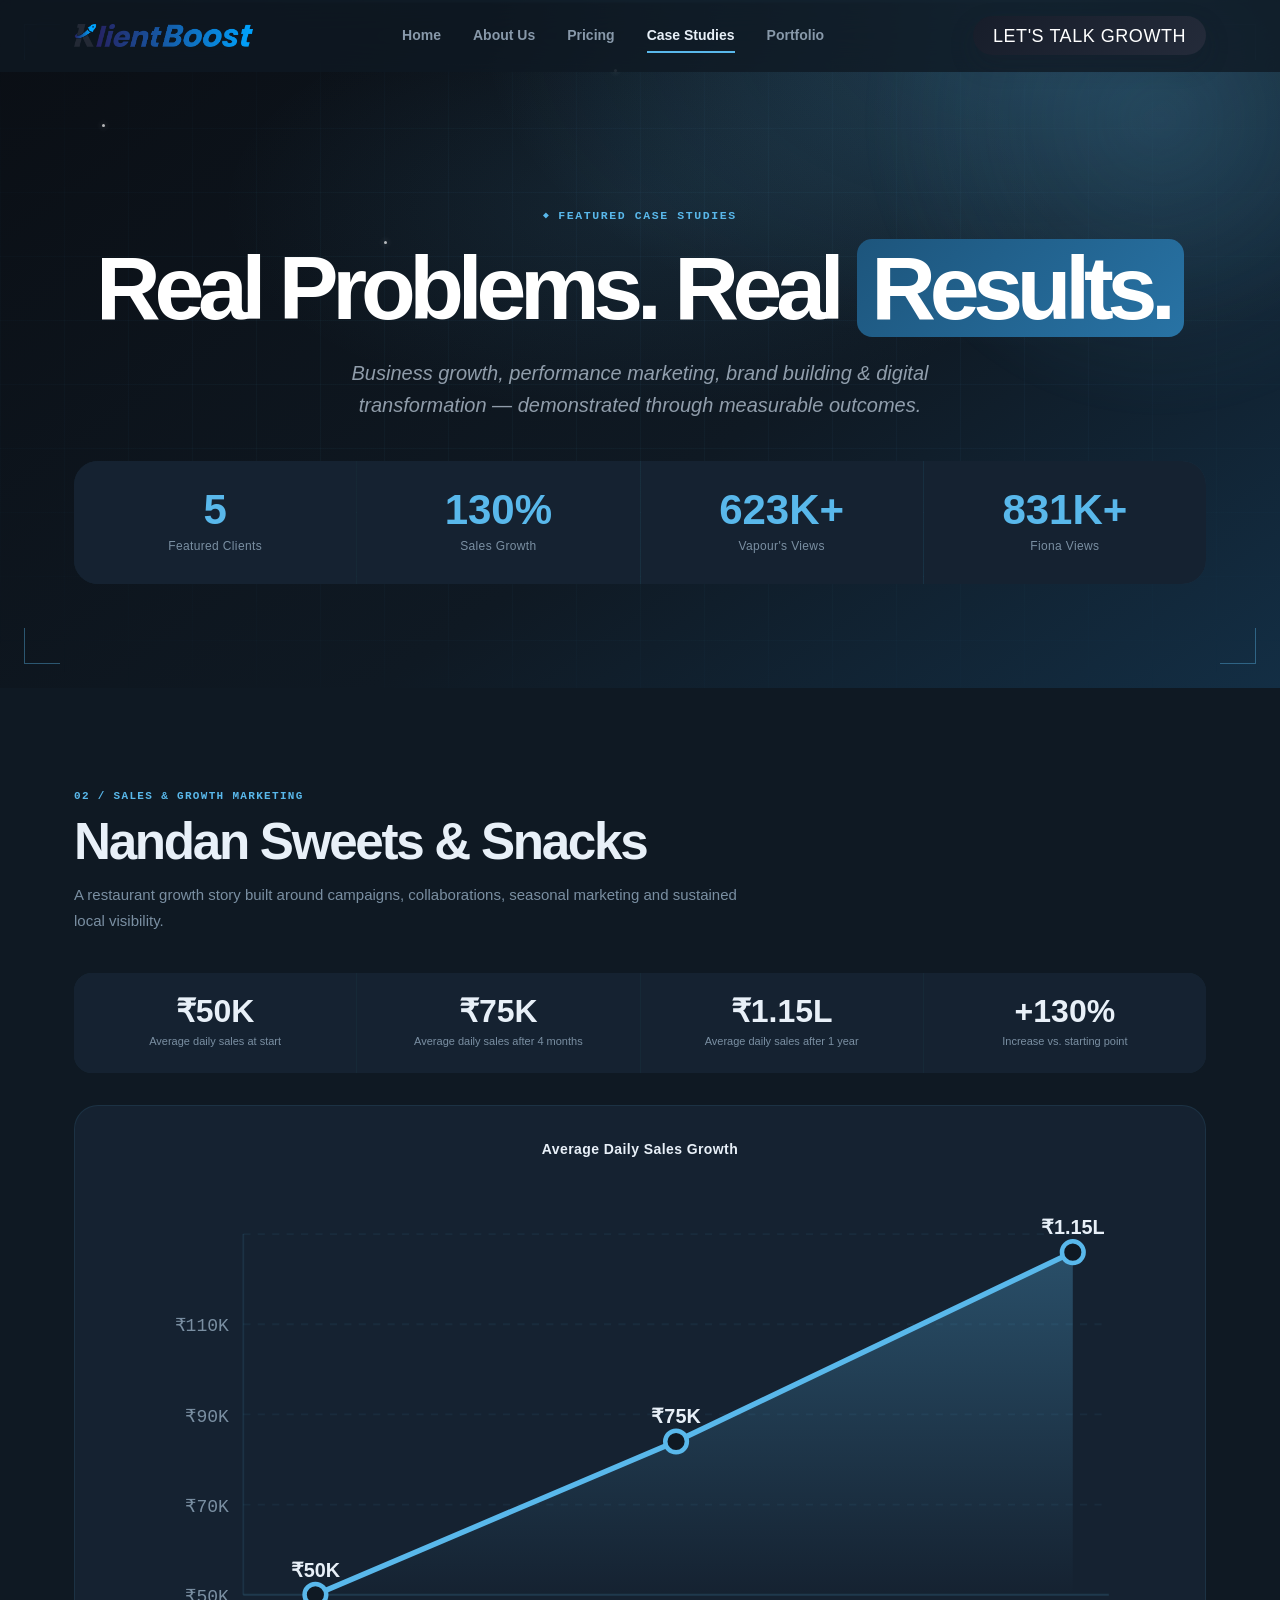
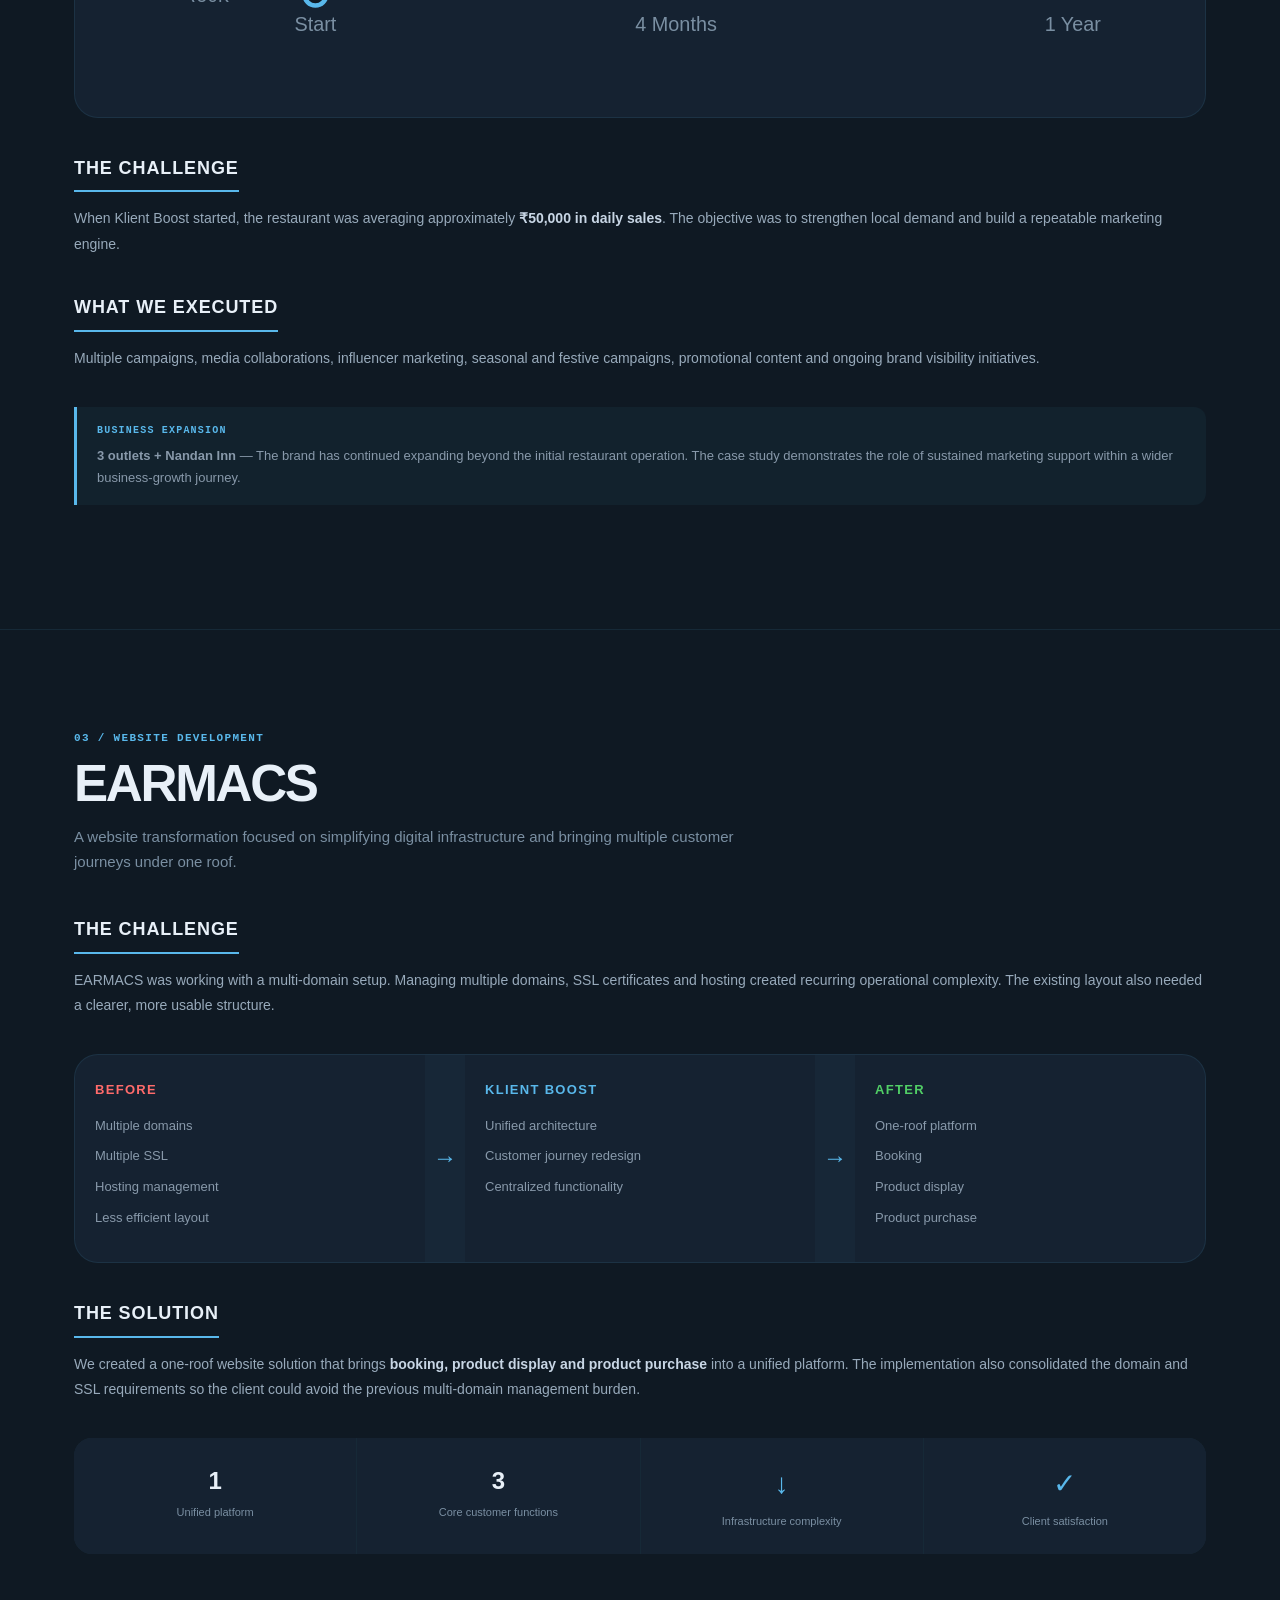
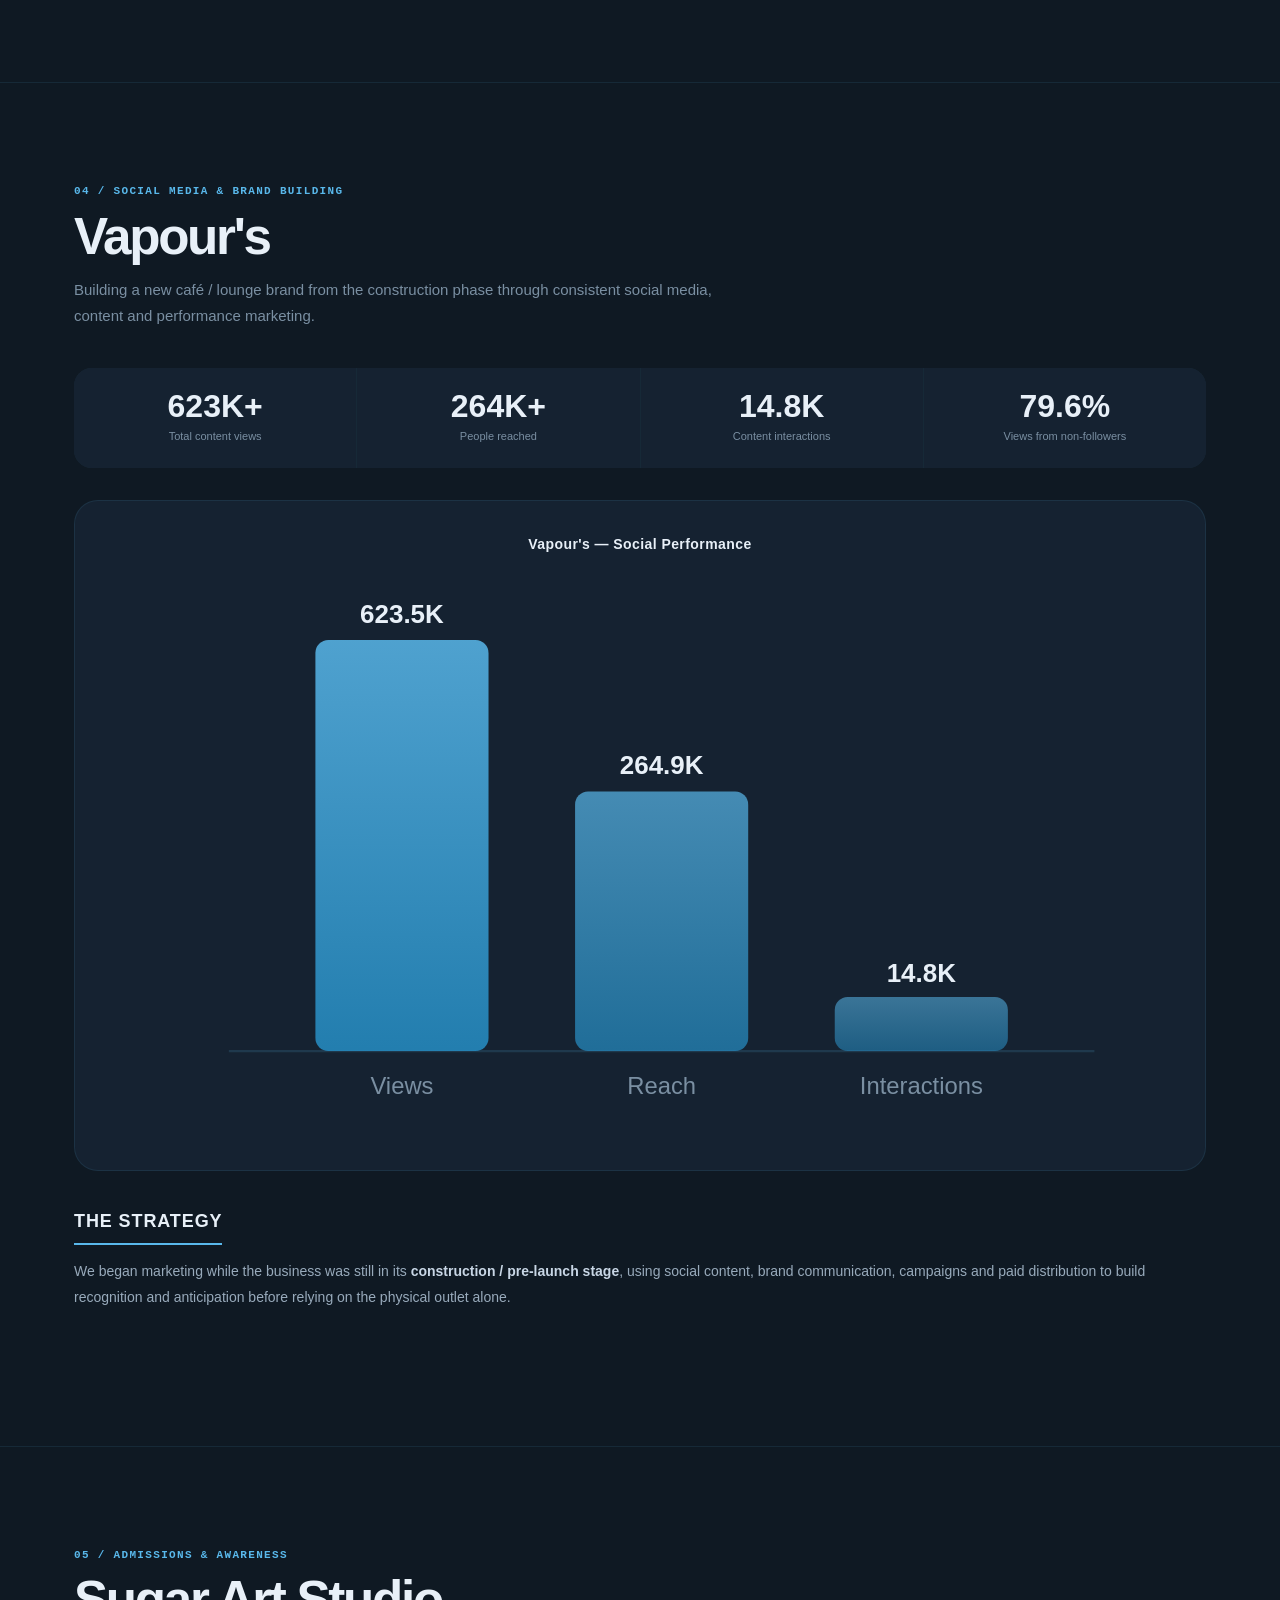
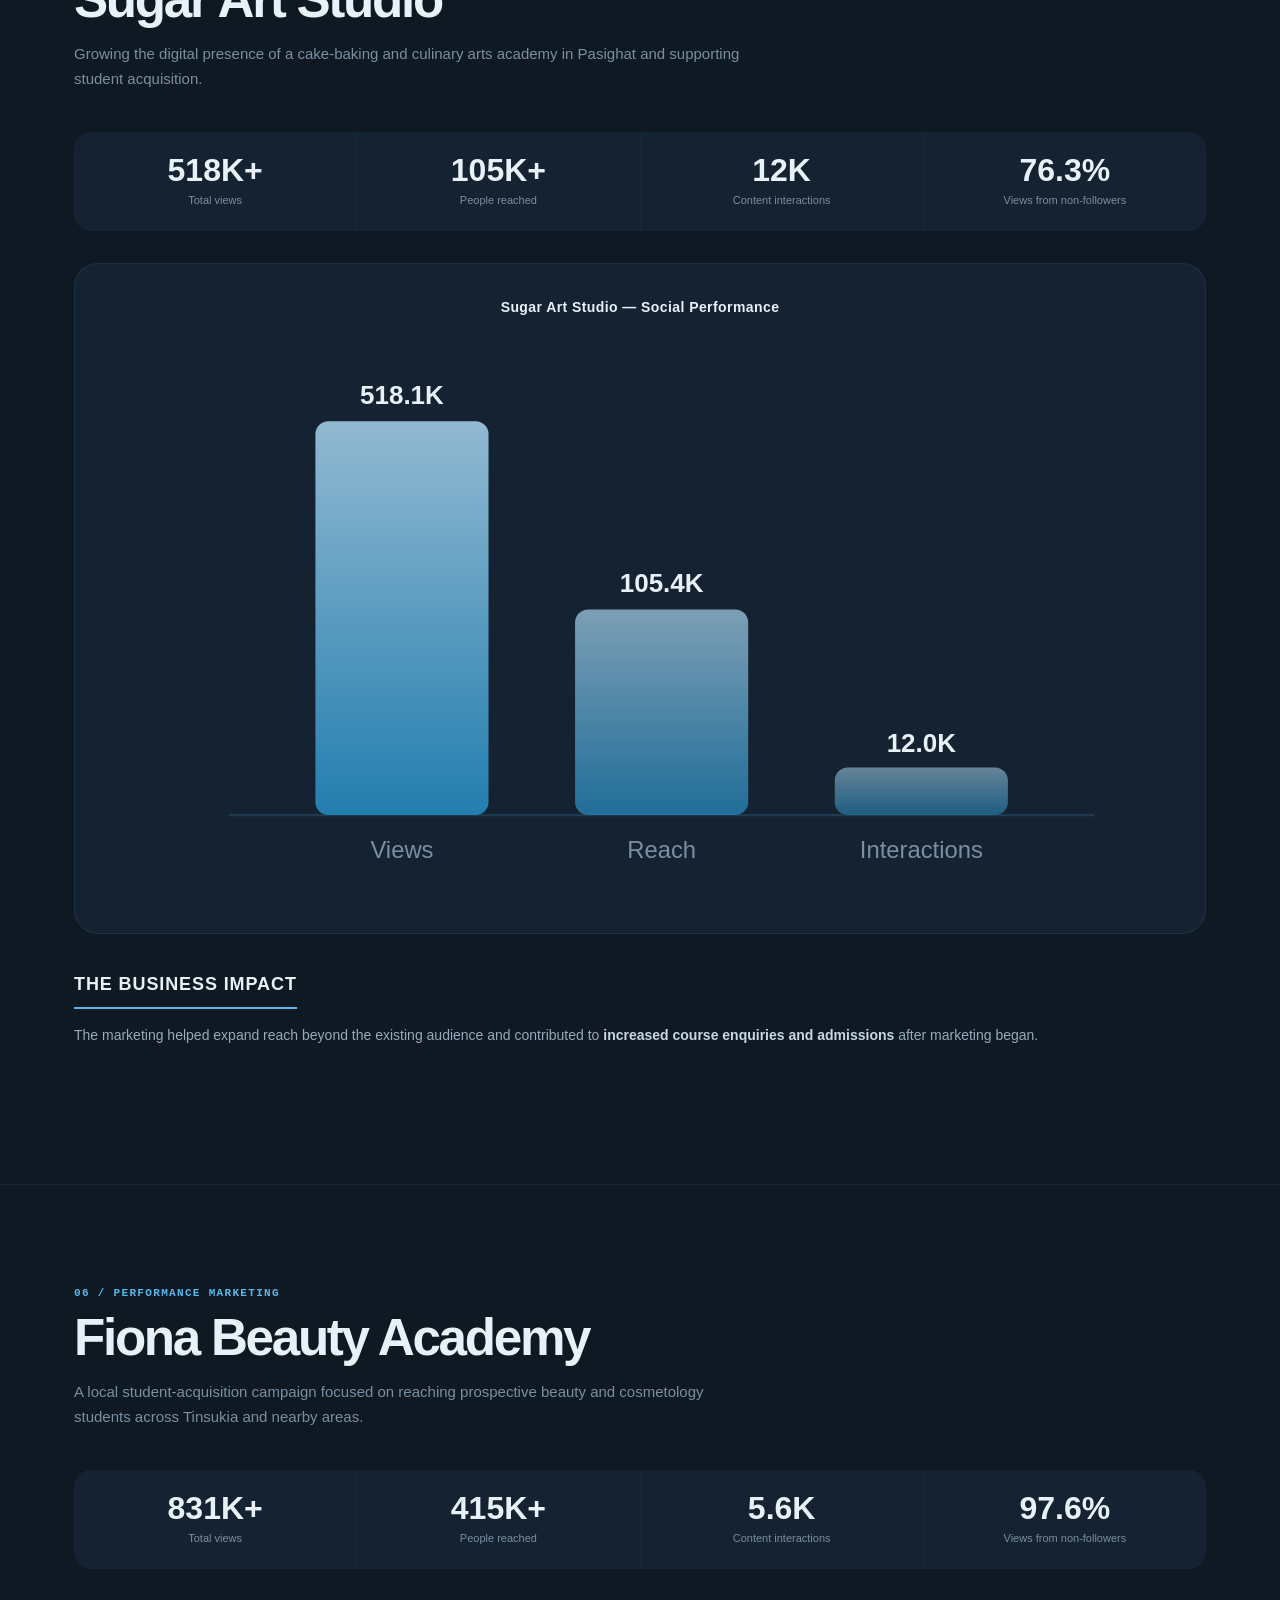
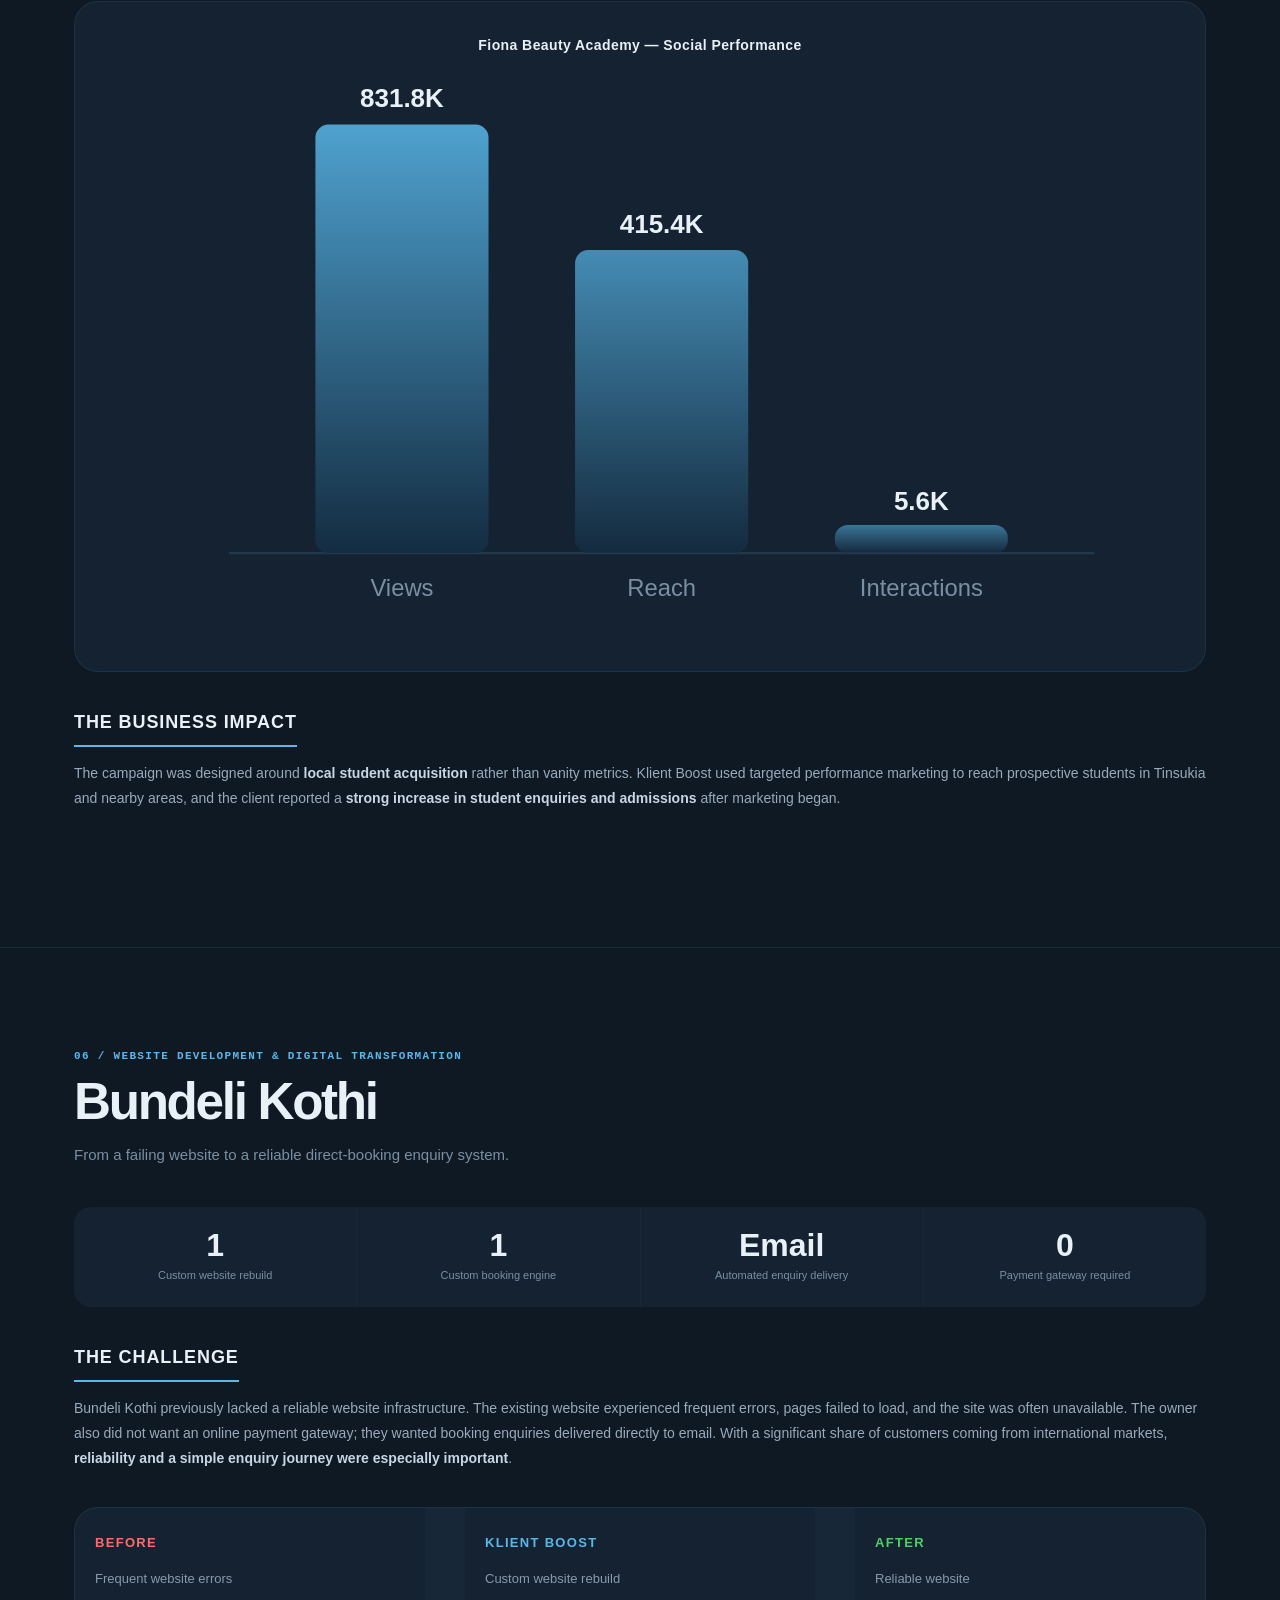
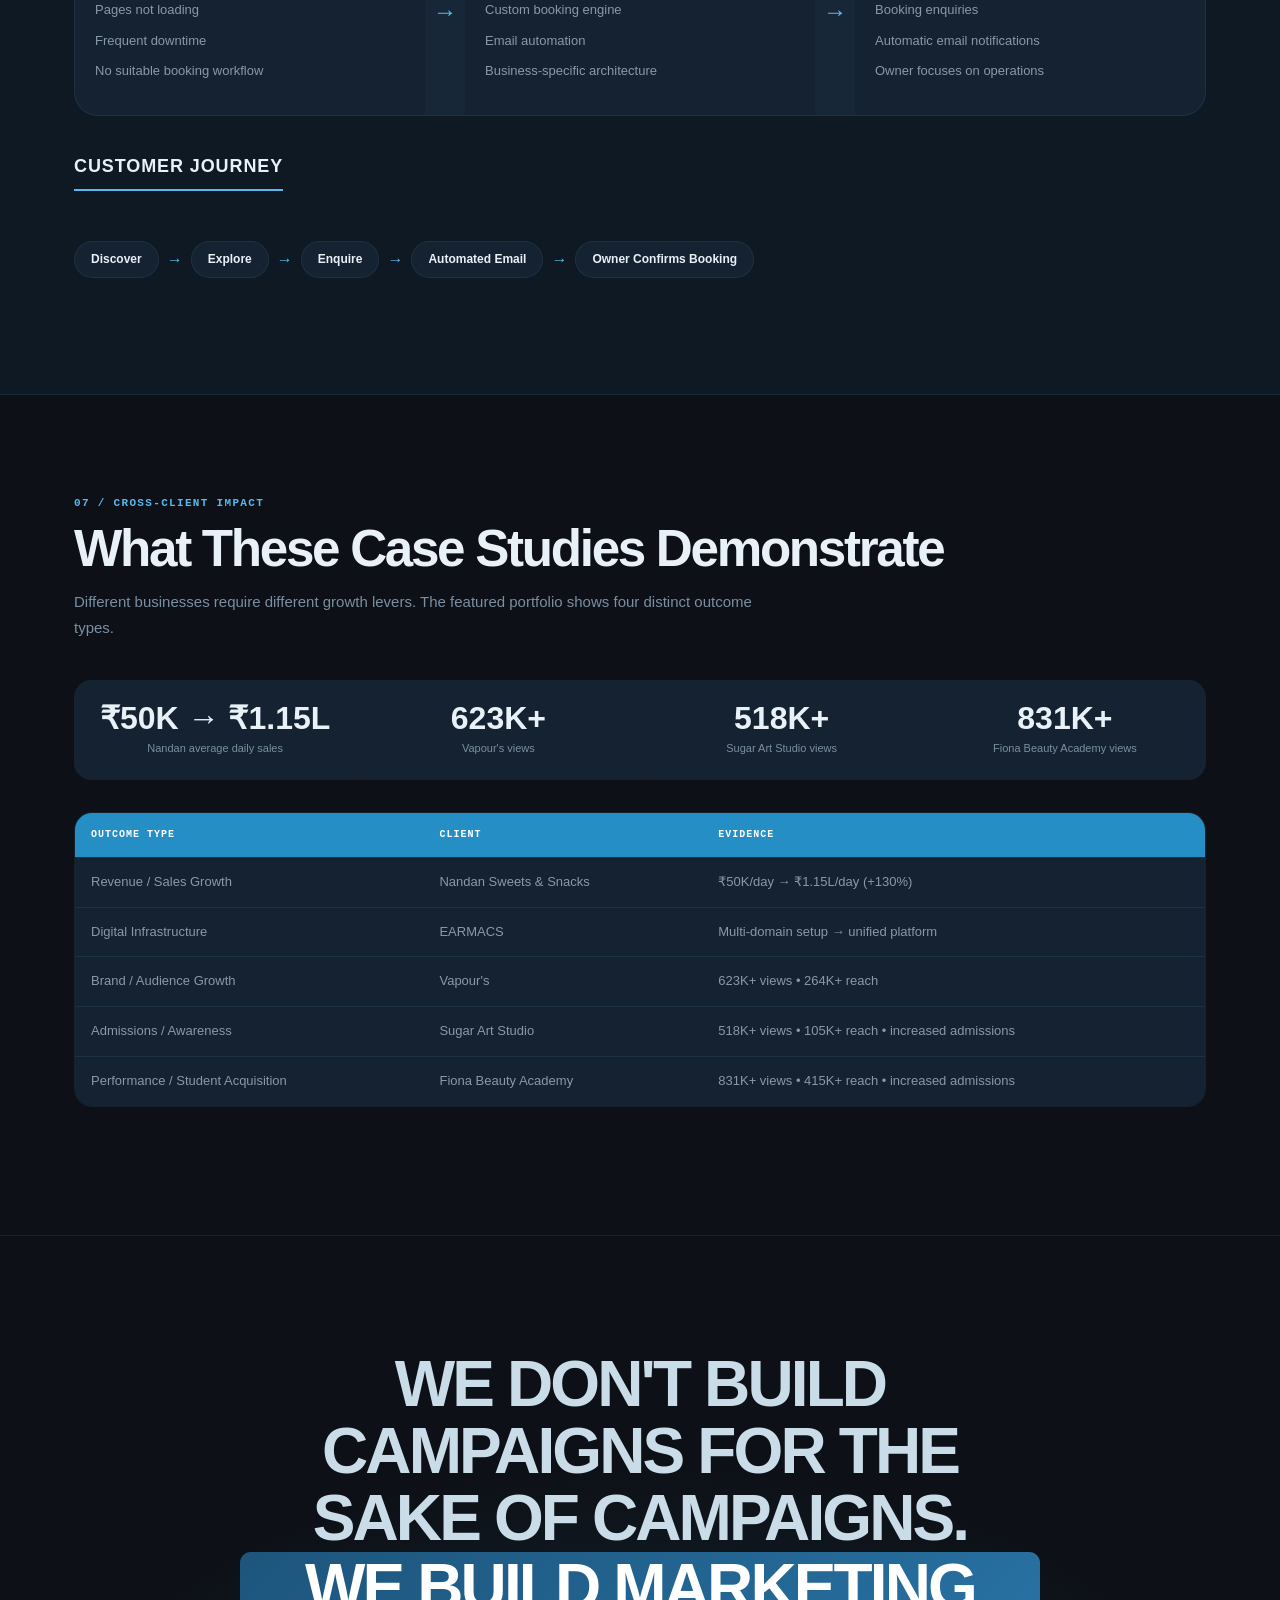
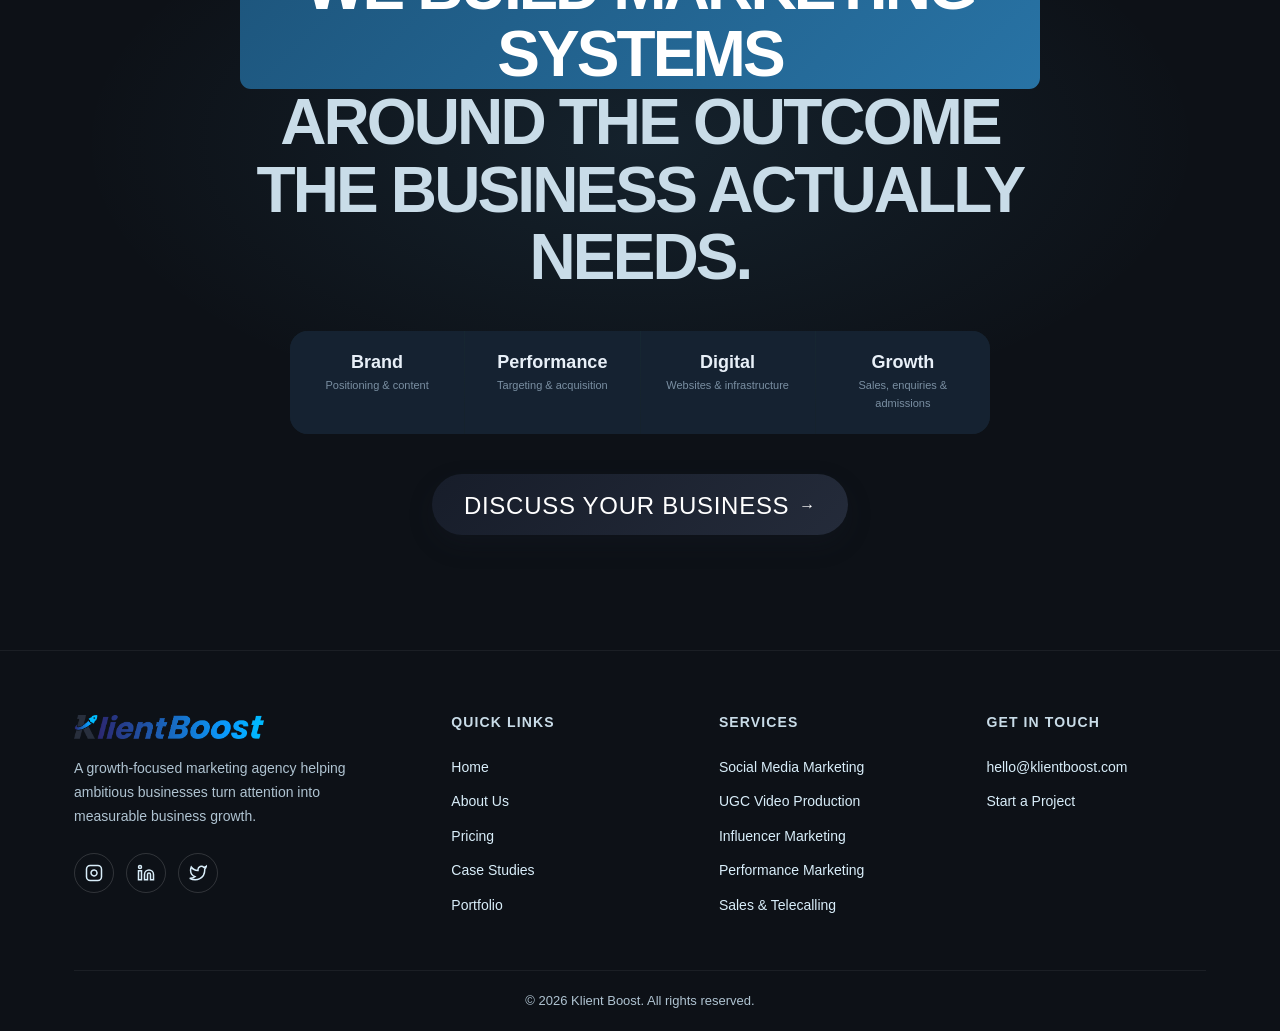
==== commit 0b4a92a3: "fixed some issues" ====
--- a/case-studies.html
+++ b/case-studies.html
@@ -473,7 +473,7 @@
     <div class="container">
         <div class="footer-grid">
             <div>
-                <div class="footer-brand"><img src="klientboost-logo.png" alt="Klient Boost" style="height:32px;filter:brightness(1.3);"></div>
+                <a href="index.html" class="footer-brand footer-logo" aria-label="Klient Boost home"><img src="klientboost-logo.png" alt="Klient Boost" width="320" height="72"></a>
                 <p class="footer-desc">A growth-focused marketing agency helping ambitious businesses turn attention into measurable business growth.</p>
                 <div class="footer-social">
                     <a href="#" aria-label="Instagram"><svg width="18" height="18" viewBox="0 0 24 24" fill="none" stroke="currentColor" stroke-width="2"><rect x="2" y="2" width="20" height="20" rx="5" ry="5"></rect><path d="M16 11.37A4 4 0 1 1 12.63 8 4 4 0 0 1 16 11.37z"></path><line x1="17.5" y1="6.5" x2="17.51" y2="6.5"></line></svg></a>
--- a/styles.css
+++ b/styles.css
@@ -2541,4 +2541,51 @@
         scroll-behavior: auto !important;
         transition-duration: .01ms !important;
     }
-}+}
+
+/* Contrast pass: readable typography on every dark surface; navbar stays unchanged. */
+.hero, .page-hero, .testimonials, .final-cta, .site-footer { color: #F8FCFF; }
+.hero h1, .page-hero h1, .testimonials h2, .final-cta h2, .site-footer h1, .site-footer h2, .site-footer h3, .site-footer h4 { color: #FFFFFF; }
+.hero p, .page-hero p, .testimonials p, .final-cta p, .site-footer p { color: #C9DCE8; }
+.hero a:not(.btn-primary), .page-hero a:not(.btn-primary), .testimonials a:not(.btn-primary), .final-cta a:not(.btn-primary), .site-footer a { color: #D9EEFA; }
+.hero a:not(.btn-primary):hover, .page-hero a:not(.btn-primary):hover, .testimonials a:not(.btn-primary):hover, .final-cta a:not(.btn-primary):hover, .site-footer a:hover { color: #59B8EB; }
+.testimonial-text { color: #EDF8FF !important; }
+.testimonial-author p, .footer-col p, .footer-bottom { color: #B6CBD8 !important; }
+.testimonial-stars, .testimonial-quote-mark, .footer-col h4 { color: #8FD0F2 !important; }
+.footer-logo { display: inline-flex; align-items: center; margin-bottom: 18px; }
+.footer-logo img { display: block; width: min(190px, 100%); height: auto; filter: brightness(1.15); }
+.about, .services, .packages, .case-studies-grid, .portfolio-grid, .faq-list { color: #111827; }
+.about p, .services p, .packages p, .case-card p, .faq-answer { color: #425466; }
+
+/* Primary controls use the deep navy sampled from the logo. */
+.nav-cta, .btn-primary, .package-cta, .filter-tab.active, .filter-tab:hover {
+    background: linear-gradient(135deg, #171D2A 0%, #242B3A 100%);
+    border-color: #242B3A;
+    color: #FFFFFF;
+    box-shadow: 0 10px 24px rgba(23, 29, 42, .24);
+}
+.nav-cta:hover, .btn-primary:hover, .package-cta:hover, .filter-tab.active:hover {
+    background: #111722;
+    border-color: #111722;
+    box-shadow: 0 14px 30px rgba(23, 29, 42, .34);
+}
+
+/* Darker blue emphasis, matching the deeper grade of the brand mark. */
+.hi { background: linear-gradient(135deg, #1D557C 0%, #2873A5 100%); color: #FFFFFF; }
+.hero h1 .hi { background: linear-gradient(135deg, #1D557C 0%, #2873A5 100%); color: #FFFFFF; transform: none; }
+
+/* Dark-theme readability: lift headings and supporting copy without making them stark white. */
+.trust-section .trust-title,
+.testimonials .section-title,
+.final-cta h2,
+.site-footer h2,
+.site-footer h3,
+.site-footer h4 { color: #C9DCE8 !important; }
+.trust-section .trust-label,
+.testimonials .badge-label,
+.final-cta .eyebrow { color: #77C7EF !important; }
+.trust-section .marquee-item { color: #AFC3D1; }
+.testimonials .section-subtitle,
+.final-cta .lead,
+.site-footer p,
+.site-footer .footer-bottom { color: #AFC3D1 !important; }
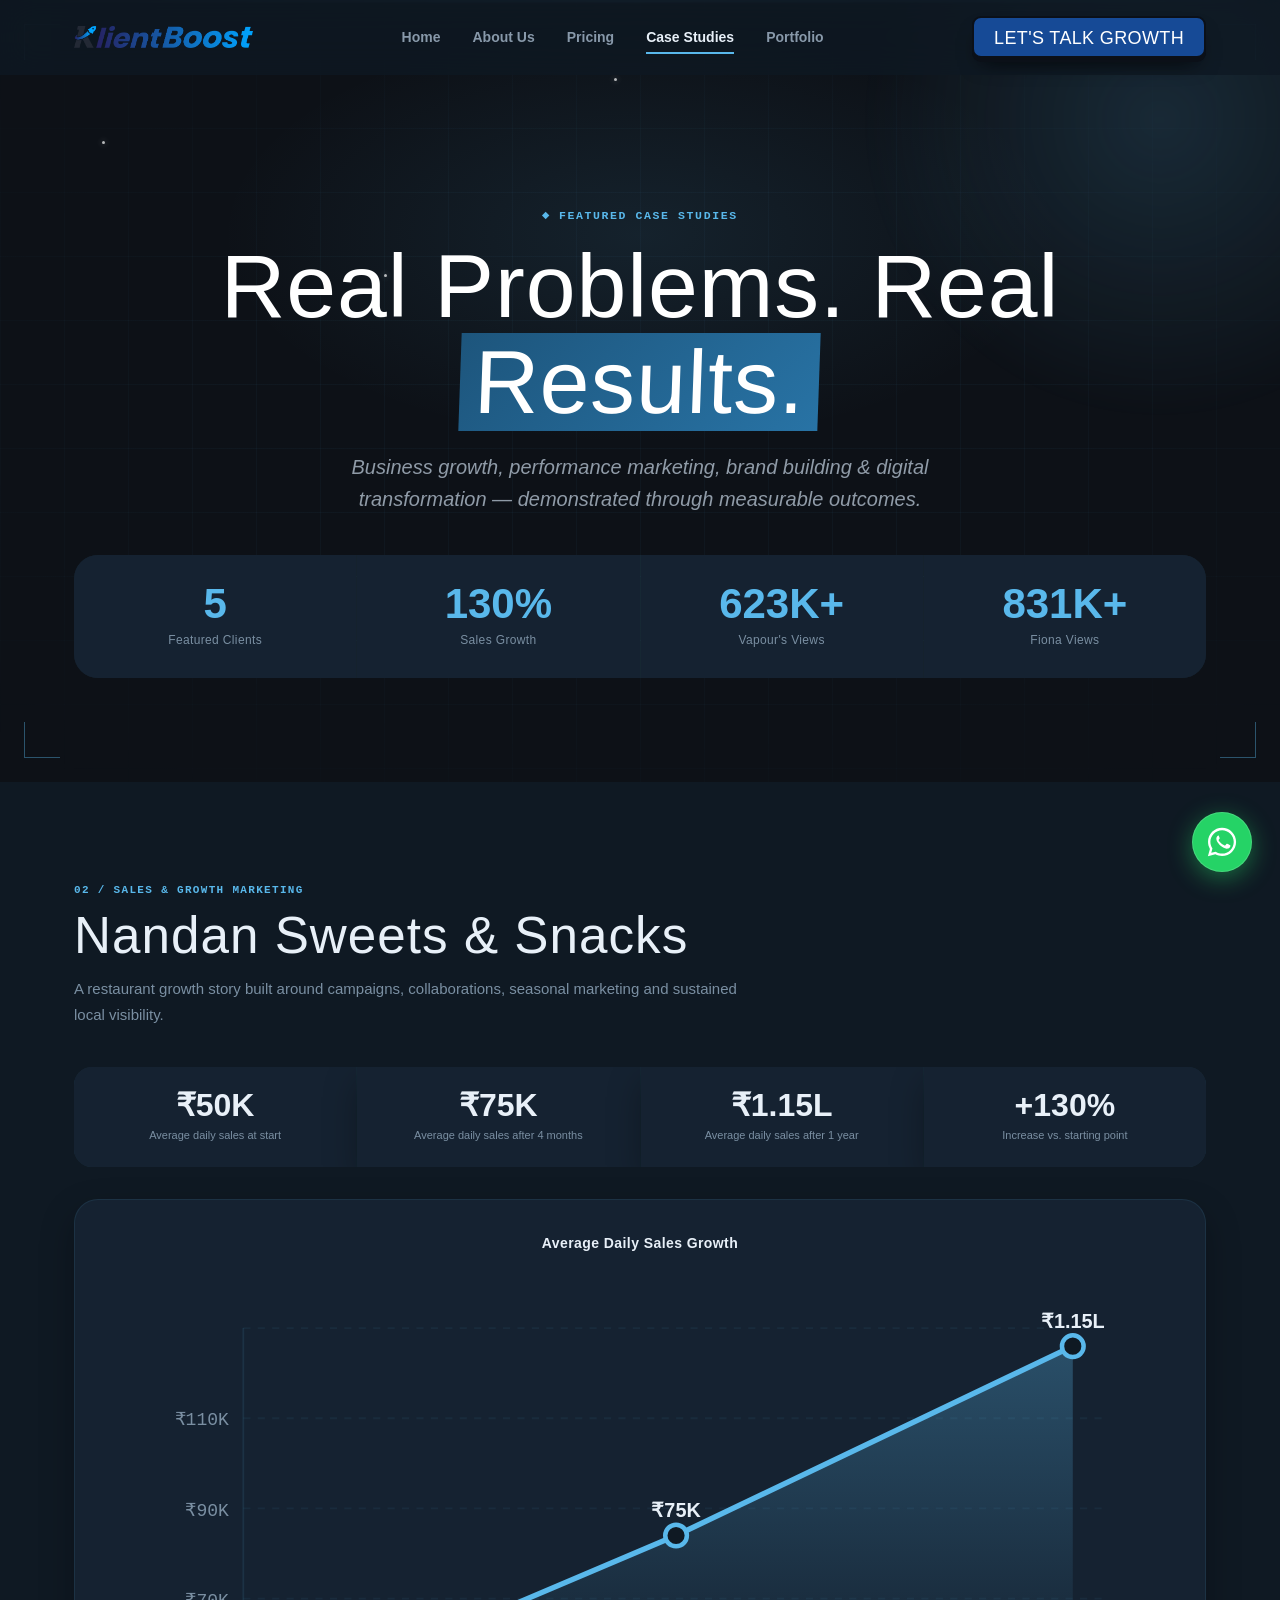
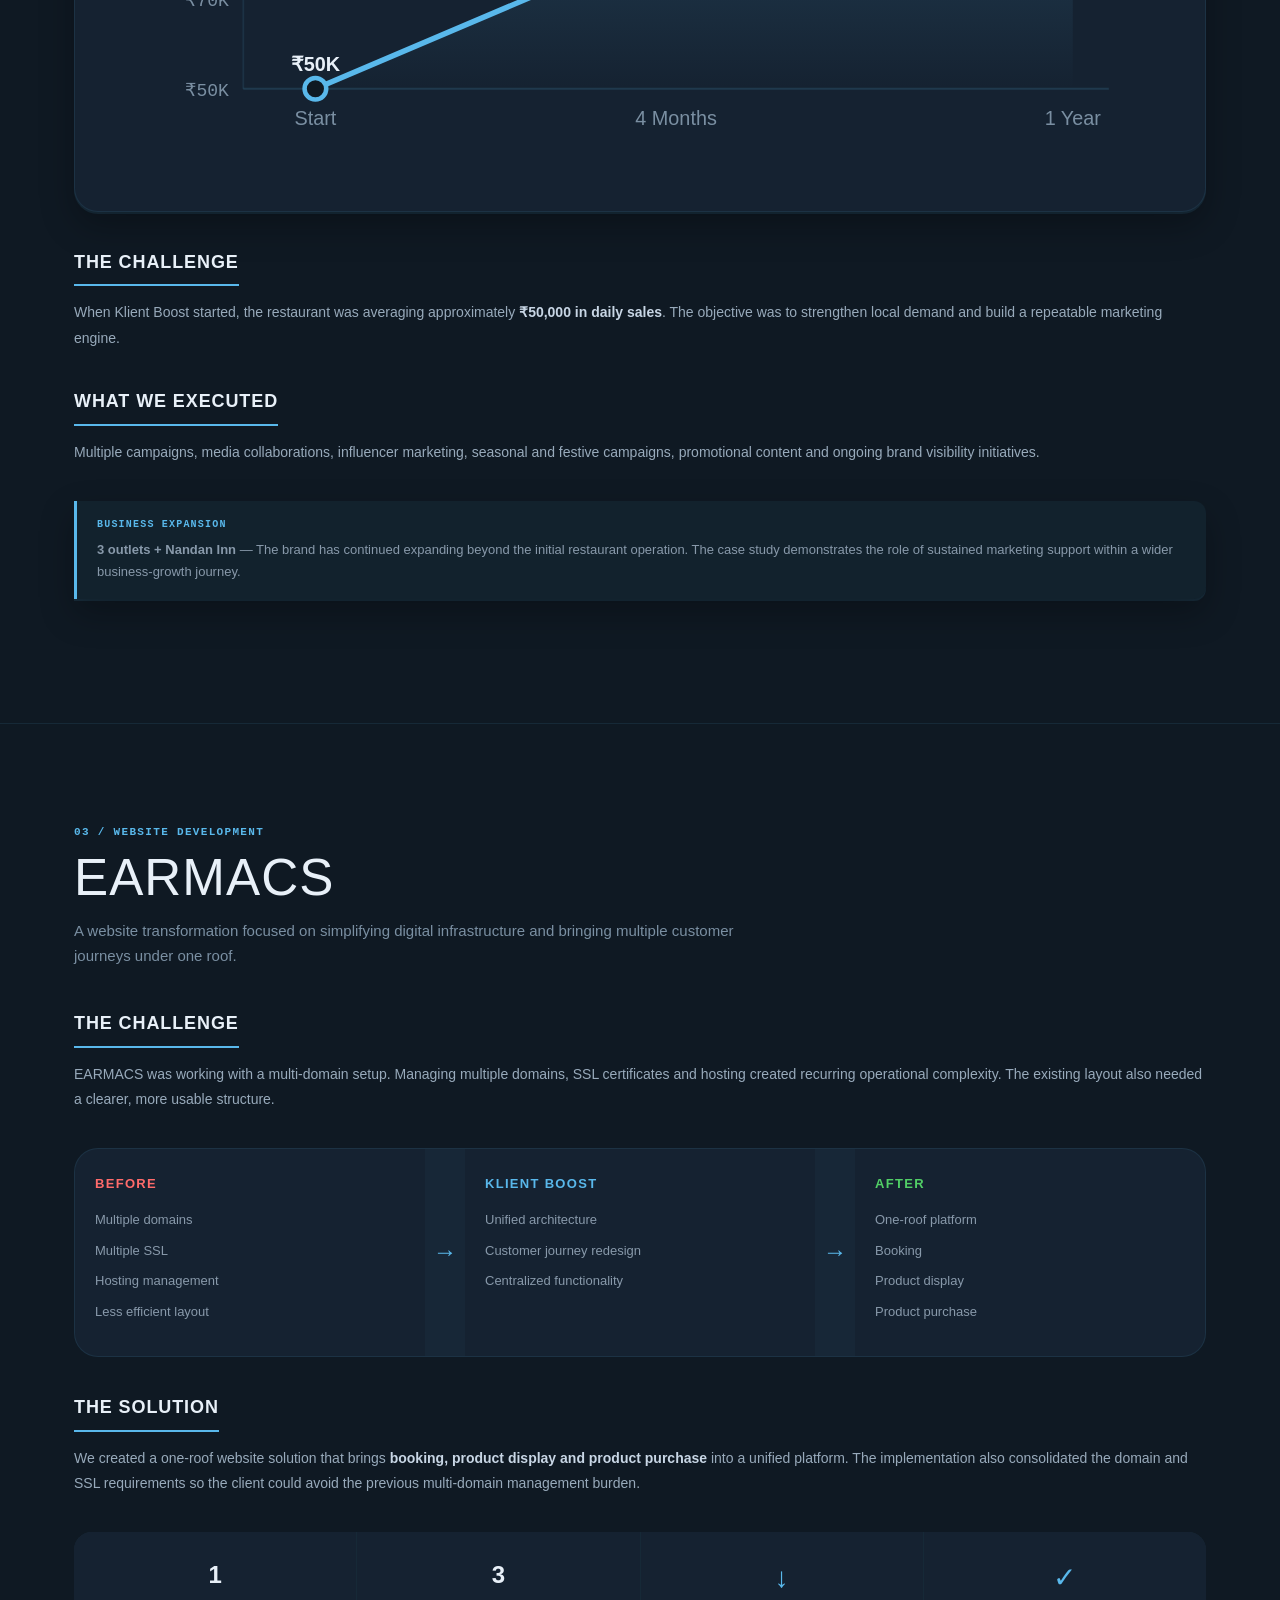
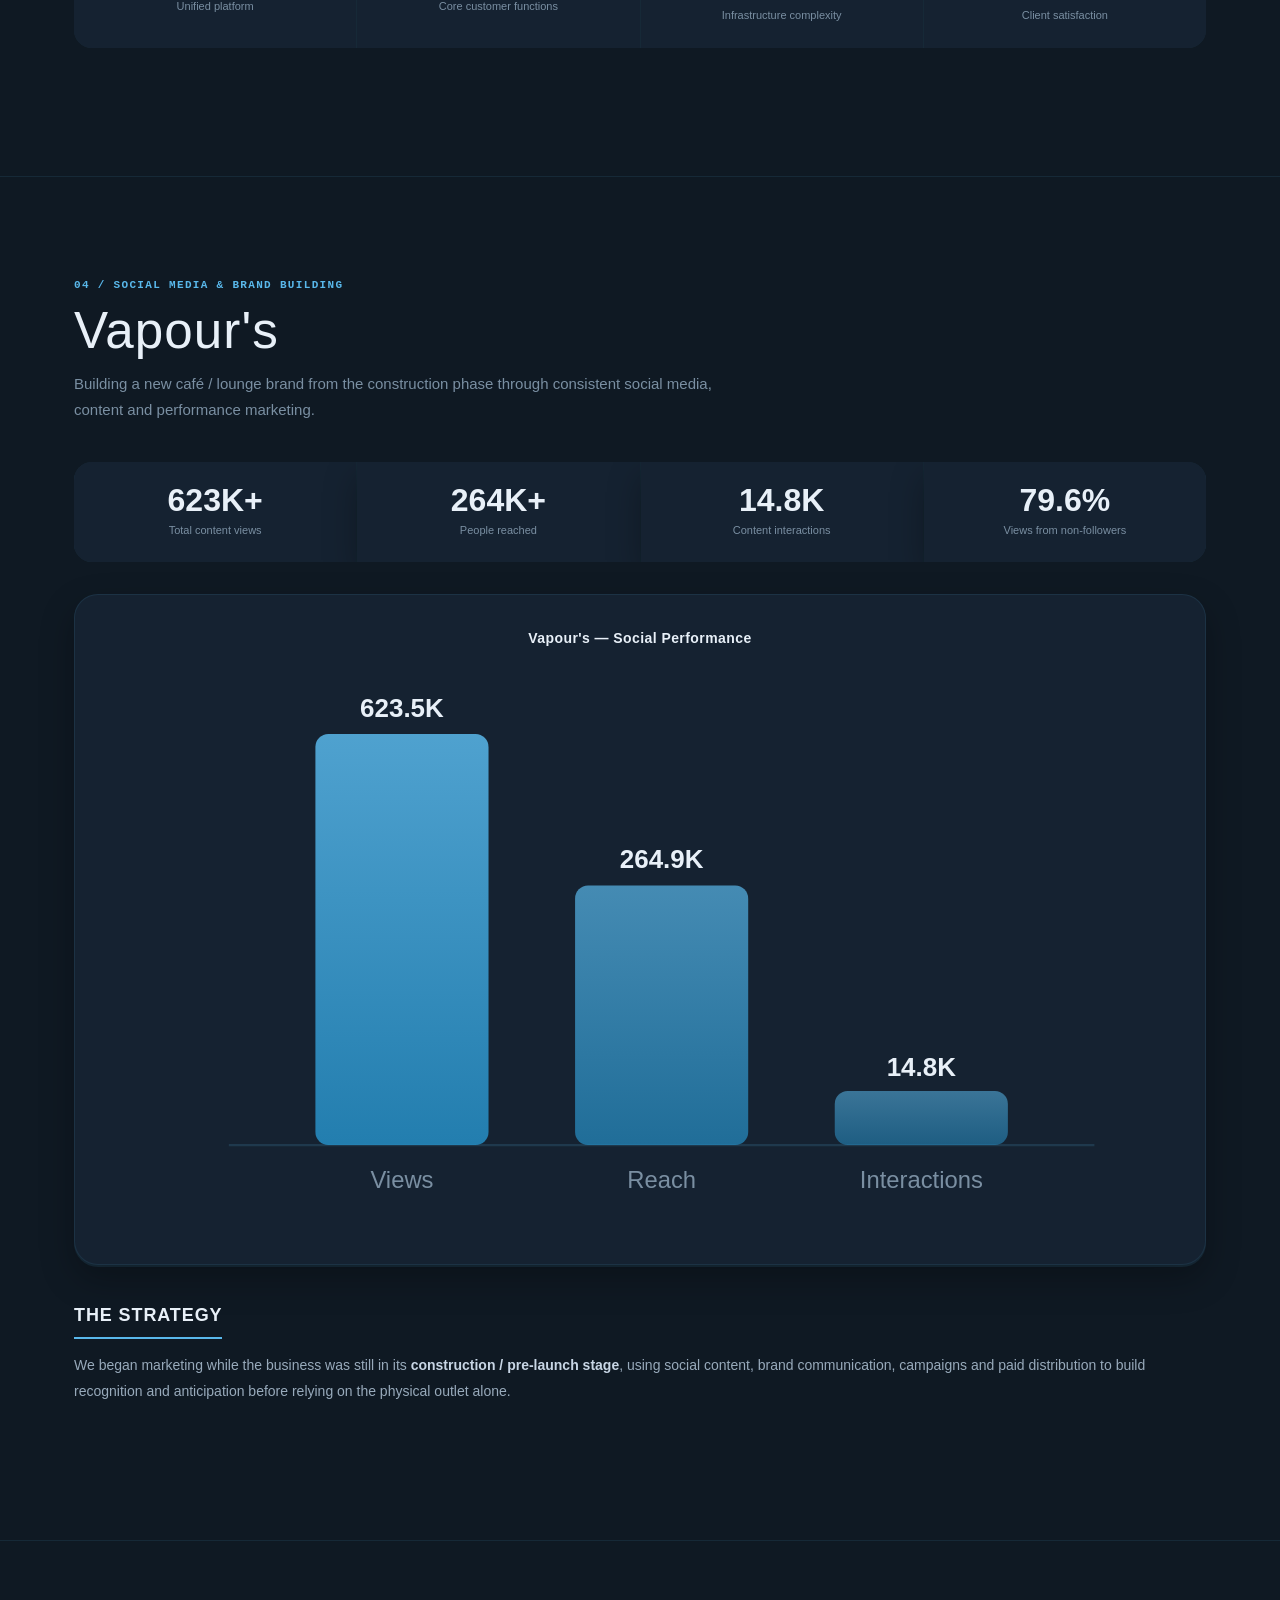
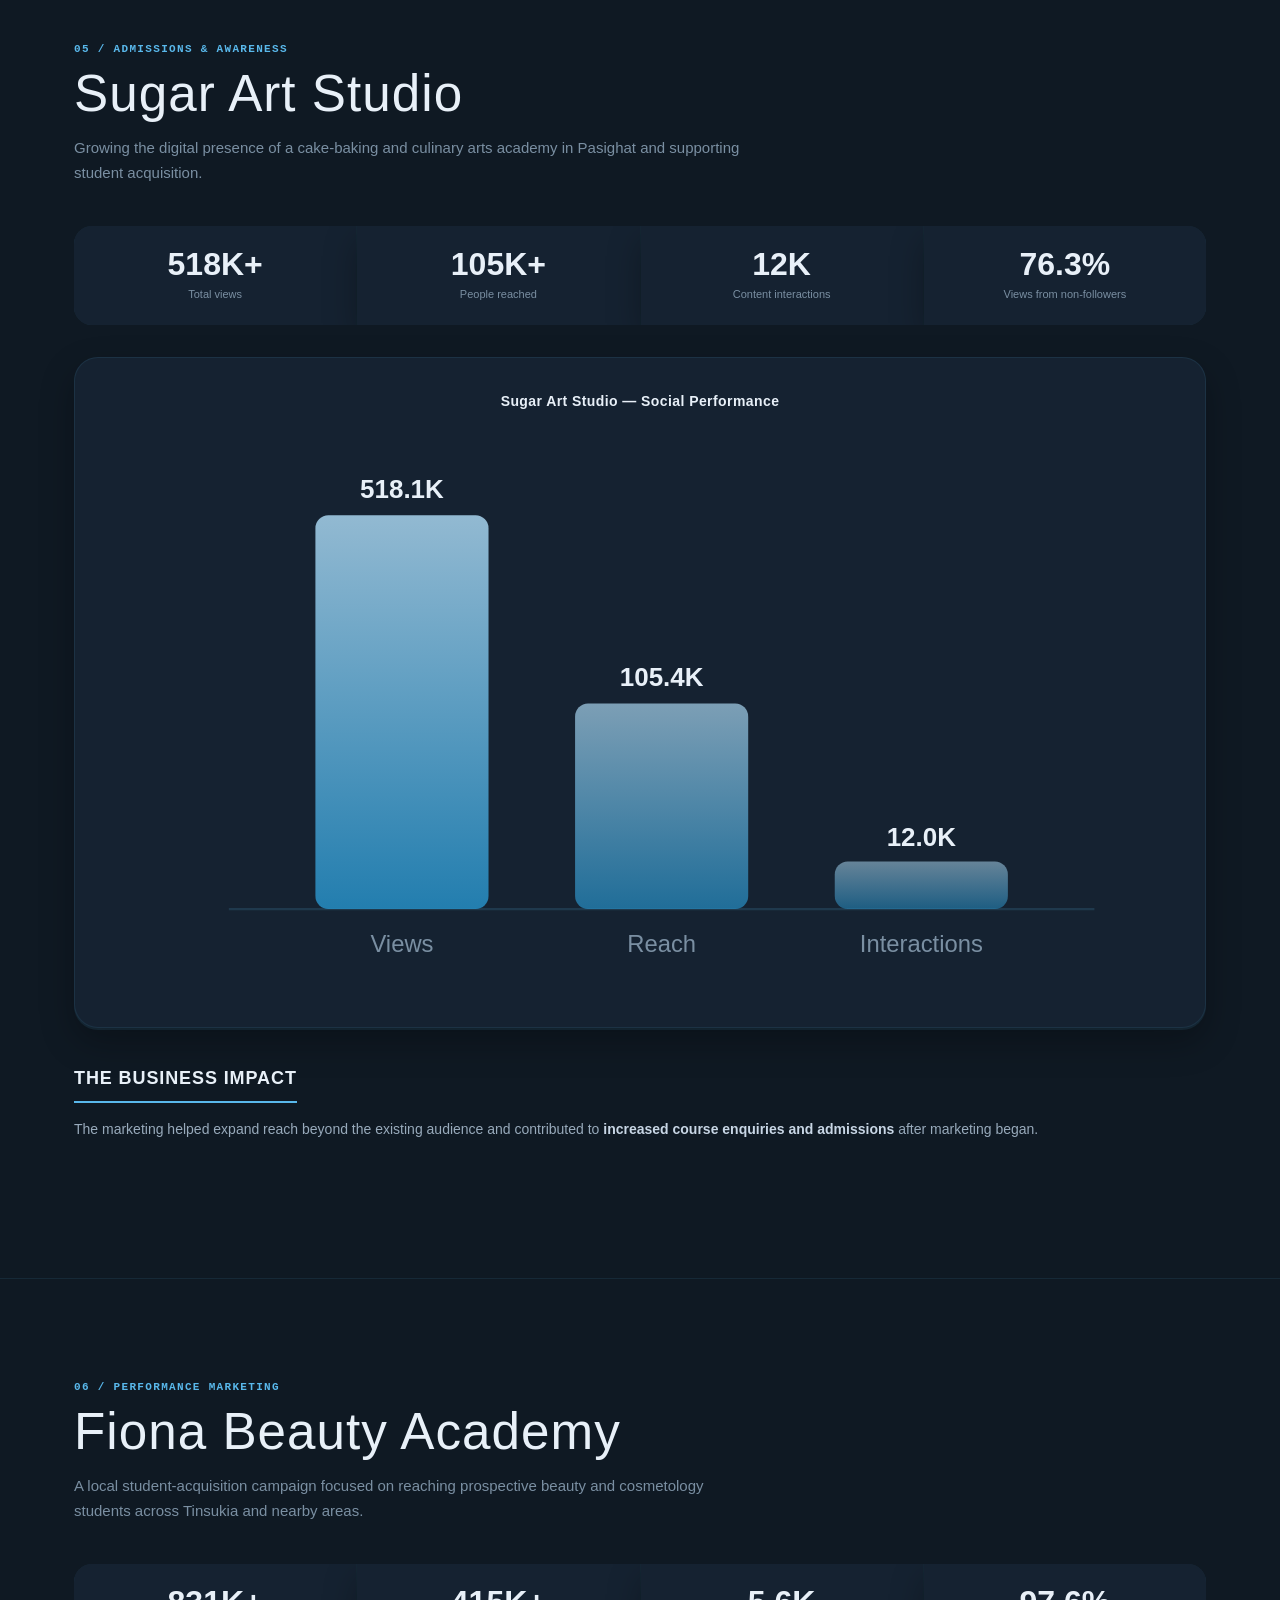
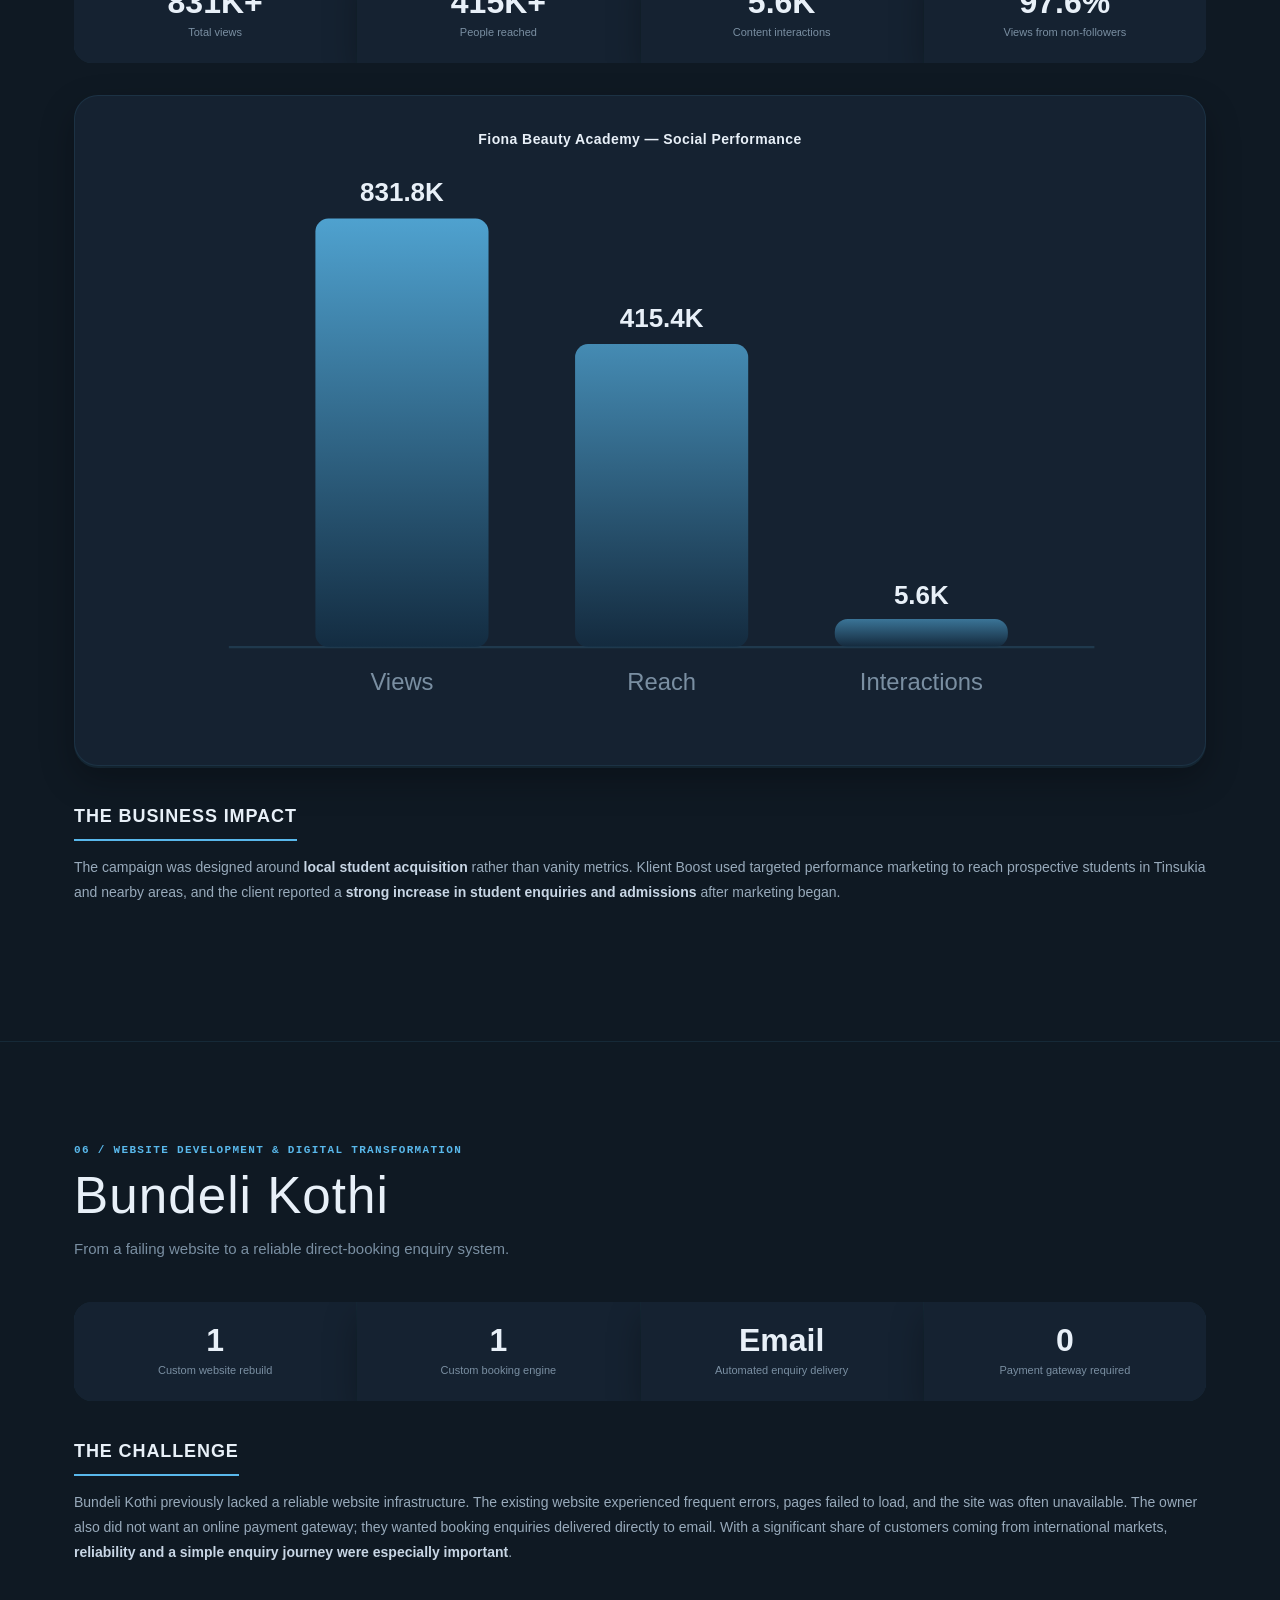
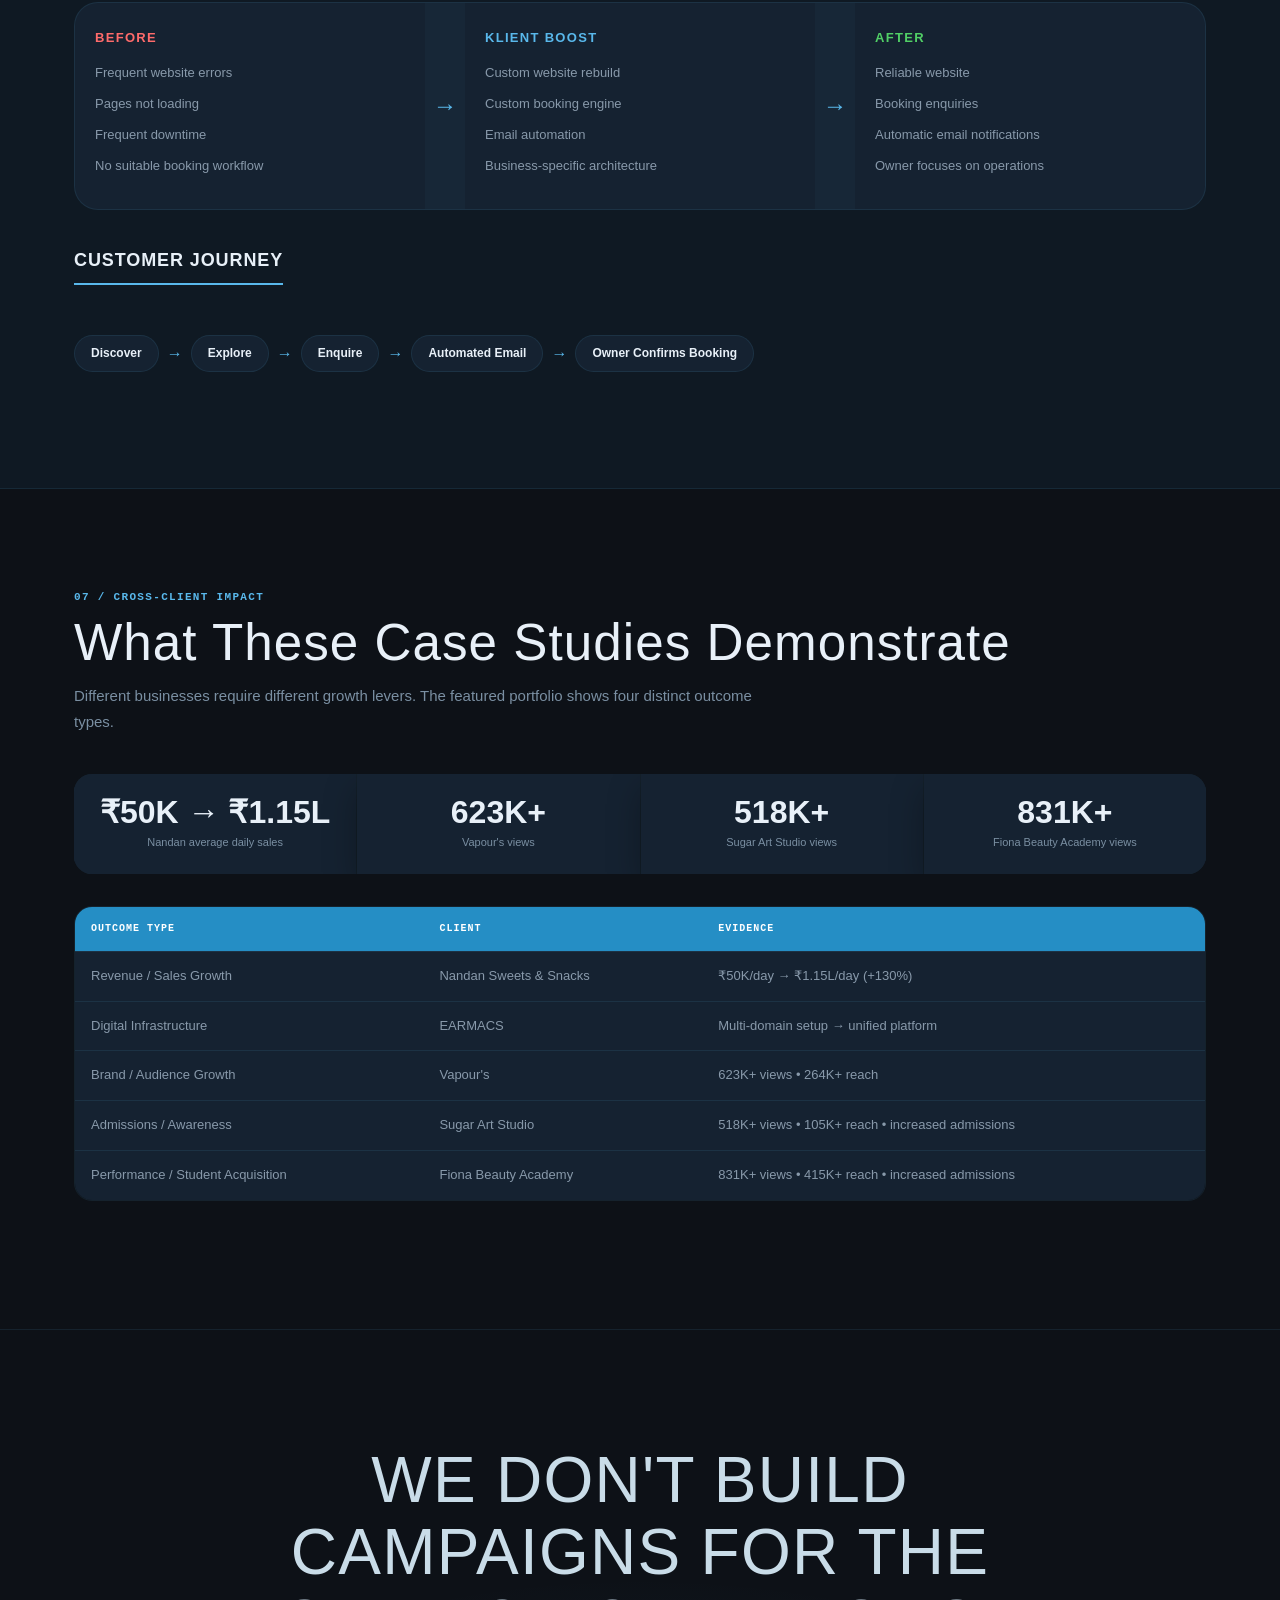
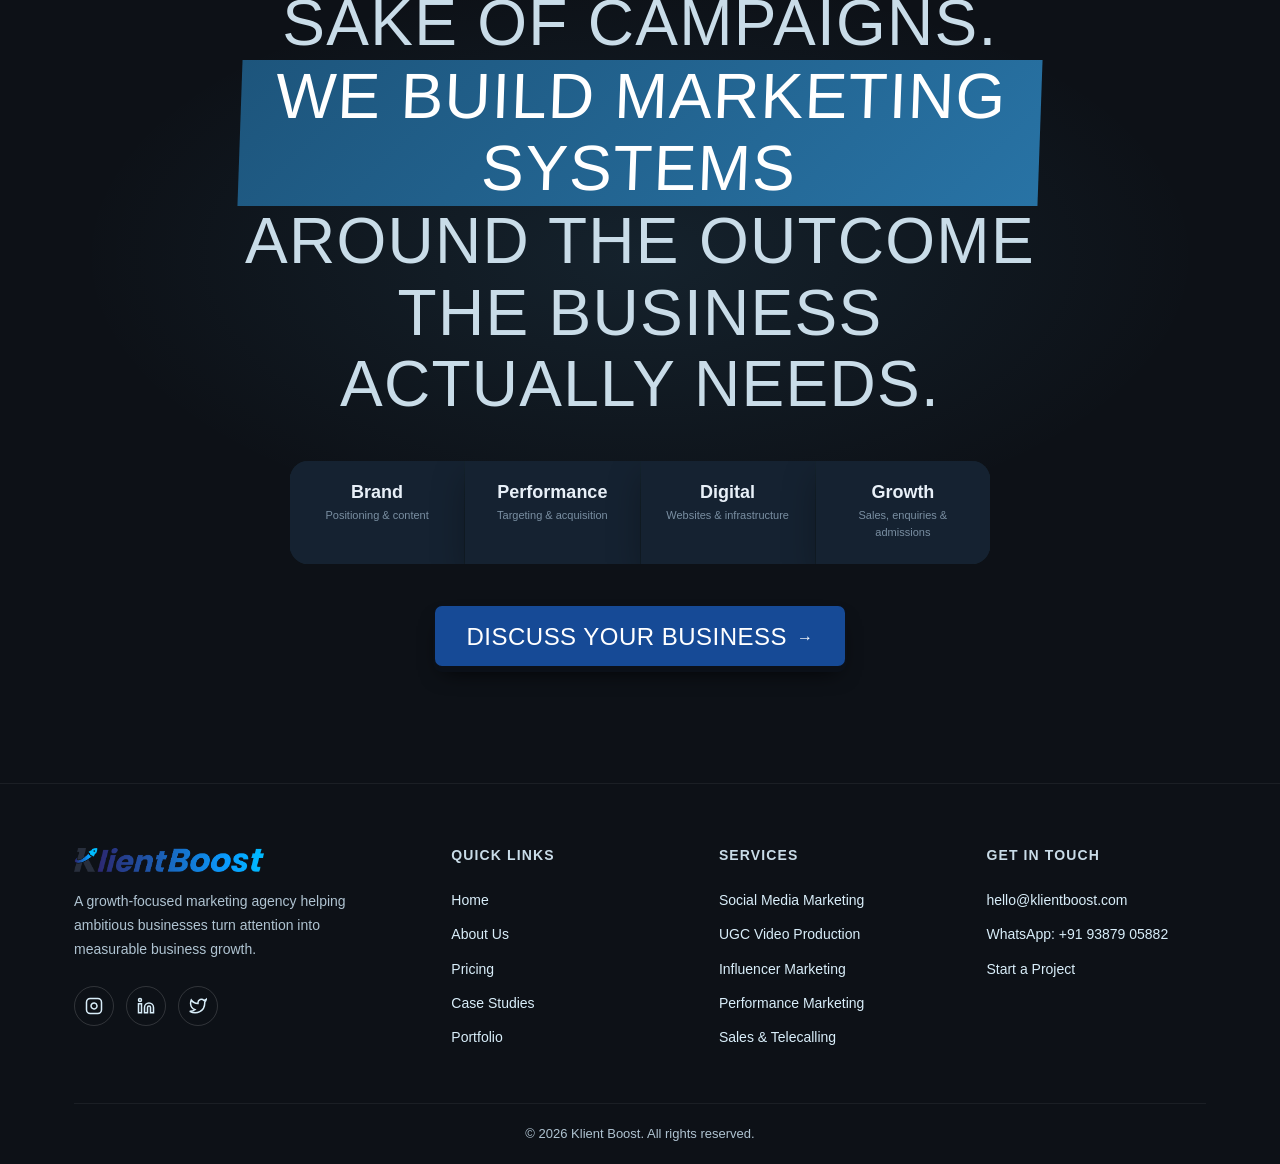
==== commit 59b1783c: "new files" ====
--- a/case-studies.html
+++ b/case-studies.html
@@ -500,7 +500,8 @@
             <div class="footer-col">
                 <h4>Get In Touch</h4>
                 <a href="mailto:hello@klientboost.com">hello@klientboost.com</a>
-                <a href="#" onclick="contactUs(); return false;">Start a Project</a>
+                <a href="https://wa.me/919387905882" target="_blank" rel="noopener noreferrer">WhatsApp: +91 93879 05882</a>
+                <a href="https://wa.me/919387905882" target="_blank" rel="noopener noreferrer" onclick="contactUs(); return false;">Start a Project</a>
             </div>
         </div>
         <div class="footer-bottom">
--- a/styles.css
+++ b/styles.css
@@ -25,9 +25,9 @@
     --line-dark: rgba(255, 255, 255, 0.08);
 
     /* Typography */
-    --f-display: sans-serif;
-    --f-body: sans-serif;
-    --f-mono: monospace;
+    --f-display: 'Bebas Neue', sans-serif;
+    --f-body: 'Inter', 'Archivo', sans-serif;
+    --f-mono: 'JetBrains Mono', monospace;
 
     /* Spacing */
     --section-pad: clamp(56px, 8vw, 110px);
@@ -2589,3 +2589,628 @@
 .final-cta .lead,
 .site-footer p,
 .site-footer .footer-bottom { color: #AFC3D1 !important; }
+
+/* Moving client portfolio gallery / Dual-slider clients section */
+.testimonials-track-wrapper { display: none; }
+.clients-section {
+    background: #FFFFFF;
+    padding: var(--section-pad) 0 60px;
+    overflow: hidden;
+}
+.clients-header {
+    text-align: center;
+    margin-bottom: 40px;
+}
+.clients-header .section-title {
+    color: var(--ink);
+}
+.clients-header .section-subtitle {
+    color: #425466;
+    margin: 0 auto;
+}
+.client-logo-slider {
+    overflow: hidden;
+    padding: 10px 0;
+    mask-image: linear-gradient(90deg, transparent, #000 6%, #000 94%, transparent);
+    -webkit-mask-image: linear-gradient(90deg, transparent, #000 6%, #000 94%, transparent);
+}
+.client-logo-track {
+    display: flex;
+    width: max-content;
+    gap: 36px;
+    align-items: center;
+    animation: clientLogoScrollLeft 70s linear infinite;
+}
+.client-logo-slider-reverse .client-logo-track {
+    animation: clientLogoScrollRight 70s linear infinite;
+}
+.client-logo-slider:hover .client-logo-track {
+    animation-play-state: paused;
+}
+.client-logo-item {
+    width: clamp(75px, 8vw, 115px);
+    aspect-ratio: 1 / 1;
+    flex: 0 0 auto;
+    display: flex;
+    align-items: center;
+    justify-content: center;
+    border: none !important;
+    background: transparent !important;
+    border-radius: 0 !important;
+    box-shadow: none !important;
+    padding: 4px;
+}
+.client-logo-item img {
+    max-width: 100%;
+    max-height: 100%;
+    width: auto;
+    height: auto;
+    object-fit: contain;
+    border-radius: 6px;
+    filter: contrast(1.02);
+    transition: filter 0.25s ease, transform 0.25s ease;
+}
+.client-logo-item:hover img {
+    transform: scale(1.1);
+}
+@keyframes clientLogoScrollLeft {
+    0% { transform: translateX(0); }
+    100% { transform: translateX(-50%); }
+}
+@keyframes clientLogoScrollRight {
+    0% { transform: translateX(-50%); }
+    100% { transform: translateX(0); }
+}
+@media (prefers-reduced-motion: reduce) {
+    .client-logo-track { animation: none; overflow-x: auto; }
+}
+
+/* Reference button treatment: raised, squared controls with the existing navy color palette. */
+.nav-cta,
+.btn-primary,
+.package-cta {
+    position: relative;
+    overflow: hidden;
+    background: linear-gradient(180deg, #2D3A4C 0%, #242B3A 50%, #171D2A 100%);
+    color: #FFFFFF;
+    border: 2.5px solid #0B1018;
+    border-radius: 9px;
+    box-shadow: 0 4px 0 #0B1018, 0 12px 22px -10px rgba(0, 0, 0, .9);
+    font-family: var(--f-display);
+    letter-spacing: .03em;
+    text-transform: uppercase;
+    transition: transform .08s ease, box-shadow .08s ease, filter .12s ease;
+}
+.nav-cta::before,
+.btn-primary::before,
+.package-cta::before {
+    content: '';
+    position: absolute;
+    inset: 0 auto 0 -100%;
+    width: 70%;
+    background: linear-gradient(90deg, transparent, rgba(255,255,255,.25), transparent);
+    transform: skewX(-22deg);
+    transition: left .55s ease;
+}
+.nav-cta:hover::before,
+.btn-primary:hover::before,
+.package-cta:hover::before { left: 130%; }
+.nav-cta:hover,
+.btn-primary:hover,
+.package-cta:hover { background: linear-gradient(180deg, #34455A 0%, #242B3A 55%, #171D2A 100%); transform: translateY(-1px); box-shadow: 0 5px 0 #0B1018, 0 14px 25px -10px rgba(0, 0, 0, .95); filter: none; }
+.nav-cta:active,
+.btn-primary:active,
+.package-cta:active { transform: translateY(3px); box-shadow: 0 1px 0 #0B1018, 0 4px 10px -6px rgba(0, 0, 0, .8); }
+
+/* Bebas Neue has its own condensed proportions; avoid synthetic weight and compressed tracking. */
+h1, h2, h3, h4 { font-family: var(--f-display); font-weight: 400; letter-spacing: .02em; }
+.hero h1, .page-hero h1 { letter-spacing: .01em; }
+.hero h1 .hi { background: #029ef8; border-radius: 0; }
+
+/* Apply the reference display-font metrics consistently throughout the interface. */
+.section-title,
+.trust-title,
+.service-card h3,
+.package-card h3,
+.case-card h3,
+.portfolio-overlay h4,
+.faq-item summary,
+.final-cta h2,
+.footer-brand,
+.nav-cta,
+.btn-primary,
+.btn-ghost,
+.package-cta,
+.filter-tab,
+.case-toggle {
+    font-family: var(--f-display);
+    font-weight: 400;
+    letter-spacing: .02em;
+    line-height: 1.12;
+}
+body, p, a, button, input, textarea, select { font-kerning: normal; text-rendering: optimizeLegibility; }
+
+/* Deep royal blue sampled from the supplied brand reference. */
+.nav-cta, .btn-primary, .package-cta { background: #164A96; }
+.nav-cta:hover, .btn-primary:hover, .package-cta:hover { background: #103C7D; }
+
+/* Mobile motion and footer layout. Touch devices can retain :hover, so never pause these rails there. */
+@media (max-width: 768px) {
+    .marquee-track { animation: marqueeScroll 32s linear infinite; animation-play-state: running; }
+    .client-gallery-track { animation: client-gallery-scroll 95s linear infinite; animation-play-state: running; }
+    .marquee-track:hover, .client-gallery:hover .client-gallery-track { animation-play-state: running; }
+}
+@media (max-width: 480px) {
+    .footer-grid { grid-template-columns: repeat(2, minmax(0, 1fr)); column-gap: 18px; row-gap: 30px; }
+    .footer-grid > :first-child, .footer-grid > :last-child { grid-column: 1 / -1; }
+    .footer-col { min-width: 0; }
+    .footer-col a { overflow-wrap: anywhere; }
+}
+
+/* Final section rhythm overrides. */
+.hero, .page-hero, .trust-section, .final-cta, .site-footer { background: #0D1117; }
+.about, .packages { background: #EAF7FF; color: #0D1117; }
+.services, .testimonials { background: #132A3D; color: #EAF7FF; }
+.services .section-title, .services .section-subtitle, .services h3, .testimonials .section-title { color: #EAF7FF !important; }
+.services .service-card { background: #183247; border-color: rgba(168, 212, 238, .22); }
+.services .service-card p { color: #C4D8E6; }
+.packages .section-title, .packages .section-subtitle, .packages h3 { color: #0D1117; }
+.hi, .hero h1 .hi { transform: skewX(-2deg); }
+:is(.service-card, .package-card, .case-card, .portfolio-item, .testimonial-card, .proof-banner, .client-gallery-item, .cs-card, .cs-stat, .cs-chart, .cs-note, .cs-table-wrap, .faq-item) { box-shadow: 0 14px 34px rgba(0, 0, 0, .28), 0 2px 0 rgba(89, 184, 235, .12); }
+:is(.service-card, .package-card, .case-card, .portfolio-item, .testimonial-card, .client-gallery-item, .cs-card, .cs-stat, .cs-chart, .cs-note):hover { box-shadow: 0 20px 44px rgba(0, 0, 0, .36), 0 2px 0 rgba(89, 184, 235, .2); }
+
+/* About typography: one consistent hierarchy on the bright section. */
+.about .section-title { color: #0D1117; font-size: clamp(40px, 4.4vw, 60px); line-height: 1.08; }
+.about .lead { color: #203B50 !important; font-size: clamp(19px, 1.7vw, 21px); line-height: 1.55; }
+.about-text > p:not(.lead) { color: #38556A !important; font-size: 17px !important; line-height: 1.72 !important; }
+
+/* Every highlighted phrase remains a sharp-edged rectangle. */
+.hi, .hero h1 .hi { border-radius: 0 !important; }
+
+/* Silent autoplay previews with an explicit opt-in sound control. */
+.portfolio-video { background: #0D1117; }
+.portfolio-video video { display: block; width: 100%; height: 100%; object-fit: cover; background: #0D1117; }
+.video-sound-toggle { position: absolute; top: 14px; right: 14px; z-index: 3; padding: 8px 11px; border: 1px solid rgba(255, 255, 255, .42); border-radius: 6px; background: rgba(13, 17, 23, .82); color: #FFFFFF; font-family: var(--f-mono); font-size: 10px; font-weight: 700; letter-spacing: .05em; text-transform: uppercase; backdrop-filter: blur(8px); }
+.video-sound-toggle:hover, .video-sound-toggle:focus-visible { background: #164A96; border-color: #164A96; }
+.portfolio-video .portfolio-overlay { pointer-events: none; }
+@media (max-width: 768px) { .video-sound-toggle { top: 10px; right: 10px; } }
+
+/* ============== PORTFOLIO V2 — MASONRY + MEDIA ============== */
+
+/* --- Category containers --- */
+.portfolio-category {
+    padding-bottom: 20px;
+}
+
+/* --- Masonry Grid --- */
+.portfolio-masonry {
+    column-count: 4;
+    column-gap: 16px;
+    padding-bottom: 20px;
+}
+.portfolio-masonry-landscape {
+    column-count: 2;
+    column-gap: 20px;
+}
+
+/* --- Portfolio Card (shared) --- */
+.portfolio-card {
+    break-inside: avoid;
+    margin-bottom: 20px;
+    border-radius: var(--radius-md);
+    overflow: hidden;
+    border: 2px solid var(--ink);
+    background: var(--paper-2);
+    transition: transform 0.3s cubic-bezier(.22,1,.36,1), box-shadow 0.3s;
+    cursor: pointer;
+    position: relative;
+}
+.portfolio-card:hover {
+    transform: translateY(-6px);
+    box-shadow: 0 14px 34px rgba(0,0,0,.28), 0 2px 0 rgba(89,184,235,.12);
+}
+
+/* --- Card info bar --- */
+.card-info {
+    padding: 14px 16px;
+    background: var(--paper);
+    border-top: 1px solid rgba(0,0,0,0.06);
+}
+.card-info h4 {
+    font-family: var(--f-display);
+    font-size: 18px;
+    color: var(--ink);
+    margin-bottom: 4px;
+    letter-spacing: 0.01em;
+}
+.card-tag {
+    font-family: var(--f-mono);
+    font-size: 10.5px;
+    font-weight: 700;
+    letter-spacing: 0.08em;
+    text-transform: uppercase;
+    color: var(--primary);
+}
+
+/* --- Video Card --- */
+.video-wrapper {
+    position: relative;
+    background: #0D1117;
+    aspect-ratio: 9/16;
+    overflow: hidden;
+}
+.video-wrapper video {
+    display: block;
+    width: 100%;
+    height: 100%;
+    object-fit: cover;
+    background: #0D1117;
+}
+
+/* Play button overlay */
+.video-play-btn {
+    position: absolute;
+    inset: 0;
+    display: flex;
+    align-items: center;
+    justify-content: center;
+    background: rgba(13,17,23,0.35);
+    border: none;
+    cursor: pointer;
+    z-index: 2;
+    transition: background 0.3s;
+}
+.video-play-btn svg {
+    width: 52px;
+    height: 52px;
+    color: #fff;
+    filter: drop-shadow(0 2px 8px rgba(0,0,0,0.5));
+    transition: transform 0.25s;
+}
+.video-play-btn:hover {
+    background: rgba(13,17,23,0.2);
+}
+.video-play-btn:hover svg {
+    transform: scale(1.15);
+}
+.video-play-btn.hidden {
+    display: none;
+}
+
+/* Sound toggle button */
+.video-sound-btn {
+    position: absolute;
+    top: 12px;
+    right: 12px;
+    z-index: 3;
+    width: 40px;
+    height: 40px;
+    display: none;
+    align-items: center;
+    justify-content: center;
+    border: 1px solid rgba(255,255,255,0.35);
+    border-radius: 50%;
+    background: rgba(13,17,23,0.7);
+    backdrop-filter: blur(8px);
+    color: #fff;
+    cursor: pointer;
+    transition: background 0.2s, border-color 0.2s;
+}
+.video-sound-btn svg {
+    width: 18px;
+    height: 18px;
+}
+.video-sound-btn:hover {
+    background: rgba(22,74,150,0.85);
+    border-color: rgba(89,184,235,0.6);
+}
+.video-wrapper.is-playing .video-sound-btn {
+    display: flex;
+}
+
+/* --- Photo Card (Websites) --- */
+.portfolio-photo-card {
+    cursor: pointer;
+}
+.portfolio-photo-card img {
+    display: block;
+    width: 100%;
+    height: auto;
+    transition: transform 0.4s cubic-bezier(.22,1,.36,1);
+}
+.portfolio-photo-card:hover img {
+    transform: scale(1.04);
+}
+.website-link {
+    display: block;
+    position: relative;
+    overflow: hidden;
+}
+.card-link-icon {
+    position: absolute;
+    top: 12px;
+    right: 12px;
+    width: 40px;
+    height: 40px;
+    display: flex;
+    align-items: center;
+    justify-content: center;
+    border-radius: 50%;
+    background: rgba(13,17,23,0.7);
+    backdrop-filter: blur(8px);
+    color: #fff;
+    opacity: 0;
+    transform: translateY(8px);
+    transition: opacity 0.3s, transform 0.3s;
+    z-index: 2;
+}
+.portfolio-photo-card:hover .card-link-icon {
+    opacity: 1;
+    transform: translateY(0);
+}
+
+/* --- Lightbox Modal --- */
+.lightbox-overlay {
+    position: fixed;
+    inset: 0;
+    z-index: 10000;
+    background: rgba(0,0,0,0.92);
+    backdrop-filter: blur(12px);
+    display: flex;
+    align-items: center;
+    justify-content: center;
+    opacity: 0;
+    visibility: hidden;
+    transition: opacity 0.35s, visibility 0.35s;
+}
+.lightbox-overlay[hidden] {
+    display: flex;
+    opacity: 0;
+    visibility: hidden;
+}
+.lightbox-overlay.active {
+    opacity: 1;
+    visibility: visible;
+}
+.lightbox-content {
+    max-width: 90vw;
+    max-height: 85vh;
+    display: flex;
+    align-items: center;
+    justify-content: center;
+}
+.lightbox-img {
+    max-width: 100%;
+    max-height: 85vh;
+    object-fit: contain;
+    border-radius: 8px;
+    box-shadow: 0 20px 60px rgba(0,0,0,0.6);
+    animation: lightboxFadeIn 0.35s;
+}
+@keyframes lightboxFadeIn {
+    from { opacity: 0; transform: scale(0.95); }
+    to { opacity: 1; transform: scale(1); }
+}
+.lightbox-close {
+    position: absolute;
+    top: 20px;
+    right: 20px;
+    z-index: 10001;
+    width: 48px;
+    height: 48px;
+    display: flex;
+    align-items: center;
+    justify-content: center;
+    border: 1px solid rgba(255,255,255,0.2);
+    border-radius: 50%;
+    background: rgba(13,17,23,0.6);
+    color: #fff;
+    cursor: pointer;
+    transition: background 0.2s;
+}
+.lightbox-close:hover {
+    background: rgba(220,50,50,0.7);
+}
+.lightbox-nav {
+    position: absolute;
+    top: 50%;
+    transform: translateY(-50%);
+    z-index: 10001;
+    width: 52px;
+    height: 52px;
+    display: flex;
+    align-items: center;
+    justify-content: center;
+    border: 1px solid rgba(255,255,255,0.2);
+    border-radius: 50%;
+    background: rgba(13,17,23,0.6);
+    color: #fff;
+    cursor: pointer;
+    transition: background 0.2s, transform 0.2s;
+}
+.lightbox-nav:hover {
+    background: rgba(89,184,235,0.4);
+}
+.lightbox-prev { left: 20px; }
+.lightbox-next { right: 20px; }
+.lightbox-caption {
+    position: absolute;
+    bottom: 60px;
+    left: 50%;
+    transform: translateX(-50%);
+    font-family: var(--f-display);
+    font-size: 22px;
+    color: #fff;
+    text-align: center;
+    text-shadow: 0 2px 8px rgba(0,0,0,0.8);
+}
+.lightbox-counter {
+    position: absolute;
+    bottom: 28px;
+    left: 50%;
+    transform: translateX(-50%);
+    font-family: var(--f-mono);
+    font-size: 12px;
+    color: rgba(255,255,255,0.5);
+    letter-spacing: 0.1em;
+}
+
+/* --- Coming Soon Placeholder --- */
+.portfolio-coming-soon {
+    text-align: center;
+    padding: 80px 40px;
+    border: 2px dashed rgba(89,184,235,0.25);
+    border-radius: var(--radius-md);
+    background: rgba(89,184,235,0.03);
+}
+.coming-soon-icon {
+    margin-bottom: 24px;
+    color: var(--primary);
+    opacity: 0.5;
+}
+.portfolio-coming-soon h3 {
+    font-family: var(--f-display);
+    font-size: 28px;
+    color: var(--ink);
+    margin-bottom: 12px;
+}
+.portfolio-coming-soon p {
+    font-size: 15px;
+    color: #555;
+    line-height: 1.7;
+    max-width: 500px;
+    margin: 0 auto 24px;
+}
+.coming-soon-badge {
+    display: inline-flex;
+    align-items: center;
+    font-family: var(--f-mono);
+    font-size: 11px;
+    font-weight: 700;
+    letter-spacing: 0.1em;
+    text-transform: uppercase;
+    color: var(--primary);
+    padding: 8px 20px;
+    border: 1px solid rgba(89,184,235,0.3);
+    border-radius: 100px;
+    background: rgba(89,184,235,0.08);
+}
+
+/* --- Social Media Metric Card --- */
+.social-metric-card {
+    cursor: default;
+}
+.metric-img-wrapper {
+    overflow: hidden;
+    border-bottom: 1px solid rgba(0,0,0,0.06);
+}
+.metric-img-wrapper img {
+    display: block;
+    width: 100%;
+    height: auto;
+    transition: transform 0.4s cubic-bezier(.22,1,.36,1);
+}
+.social-metric-card:hover .metric-img-wrapper img {
+    transform: scale(1.02);
+}
+.metric-stats {
+    display: flex;
+    justify-content: space-between;
+    padding: 12px 16px 14px;
+    background: var(--ink);
+    gap: 8px;
+}
+.metric-stat {
+    display: flex;
+    flex-direction: column;
+    align-items: center;
+    flex: 1;
+    text-align: center;
+}
+.metric-value {
+    font-family: var(--f-display);
+    font-size: 22px;
+    color: var(--paper);
+    line-height: 1.2;
+}
+.metric-label {
+    font-family: var(--f-mono);
+    font-size: 9px;
+    font-weight: 600;
+    letter-spacing: 0.1em;
+    text-transform: uppercase;
+    color: rgba(250,250,247,0.45);
+    margin-top: 2px;
+}
+.metric-growth {
+    font-family: var(--f-mono);
+    font-size: 10px;
+    font-weight: 700;
+    color: #4ade80;
+    margin-top: 3px;
+}
+
+/* --- Responsive --- */
+@media (max-width: 1200px) {
+    .portfolio-masonry { column-count: 3; }
+}
+@media (max-width: 1024px) {
+    .portfolio-masonry { column-count: 2; }
+    .portfolio-masonry-landscape { column-count: 2; }
+}
+@media (max-width: 640px) {
+    .portfolio-masonry { column-count: 1; column-gap: 16px; }
+    .portfolio-masonry-landscape { column-count: 1; column-gap: 16px; }
+    .portfolio-card { margin-bottom: 16px; }
+    .video-play-btn svg { width: 40px; height: 40px; }
+    .metric-value { font-size: 18px; }
+    .metric-stats { padding: 10px 12px; }
+    .portfolio-coming-soon { padding: 60px 20px; }
+}
+
+/* --- Floating WhatsApp Widget --- */
+.floating-whatsapp {
+    position: fixed;
+    bottom: 28px;
+    right: 28px;
+    width: 60px;
+    height: 60px;
+    background: #25D366;
+    color: #ffffff !important;
+    border-radius: 50%;
+    display: flex;
+    align-items: center;
+    justify-content: center;
+    box-shadow: 0 6px 24px rgba(37, 211, 102, 0.45), 0 0 0 1px rgba(255, 255, 255, 0.15) inset;
+    z-index: 99999;
+    transition: transform 0.25s cubic-bezier(0.34, 1.56, 0.64, 1), box-shadow 0.25s ease, background 0.2s ease;
+    text-decoration: none;
+    cursor: pointer;
+}
+.floating-whatsapp:hover {
+    transform: scale(1.1) translateY(-3px);
+    background: #20BA5A;
+    box-shadow: 0 10px 28px rgba(37, 211, 102, 0.6), 0 0 16px rgba(37, 211, 102, 0.4);
+    color: #ffffff !important;
+}
+.floating-whatsapp:active {
+    transform: scale(0.95);
+}
+.floating-whatsapp svg {
+    width: 34px;
+    height: 34px;
+    fill: #ffffff;
+}
+@media (max-width: 768px) {
+    .floating-whatsapp {
+        bottom: 20px;
+        right: 20px;
+        width: 52px;
+        height: 52px;
+    }
+    .floating-whatsapp svg {
+        width: 28px;
+        height: 28px;
+    }
+}
+
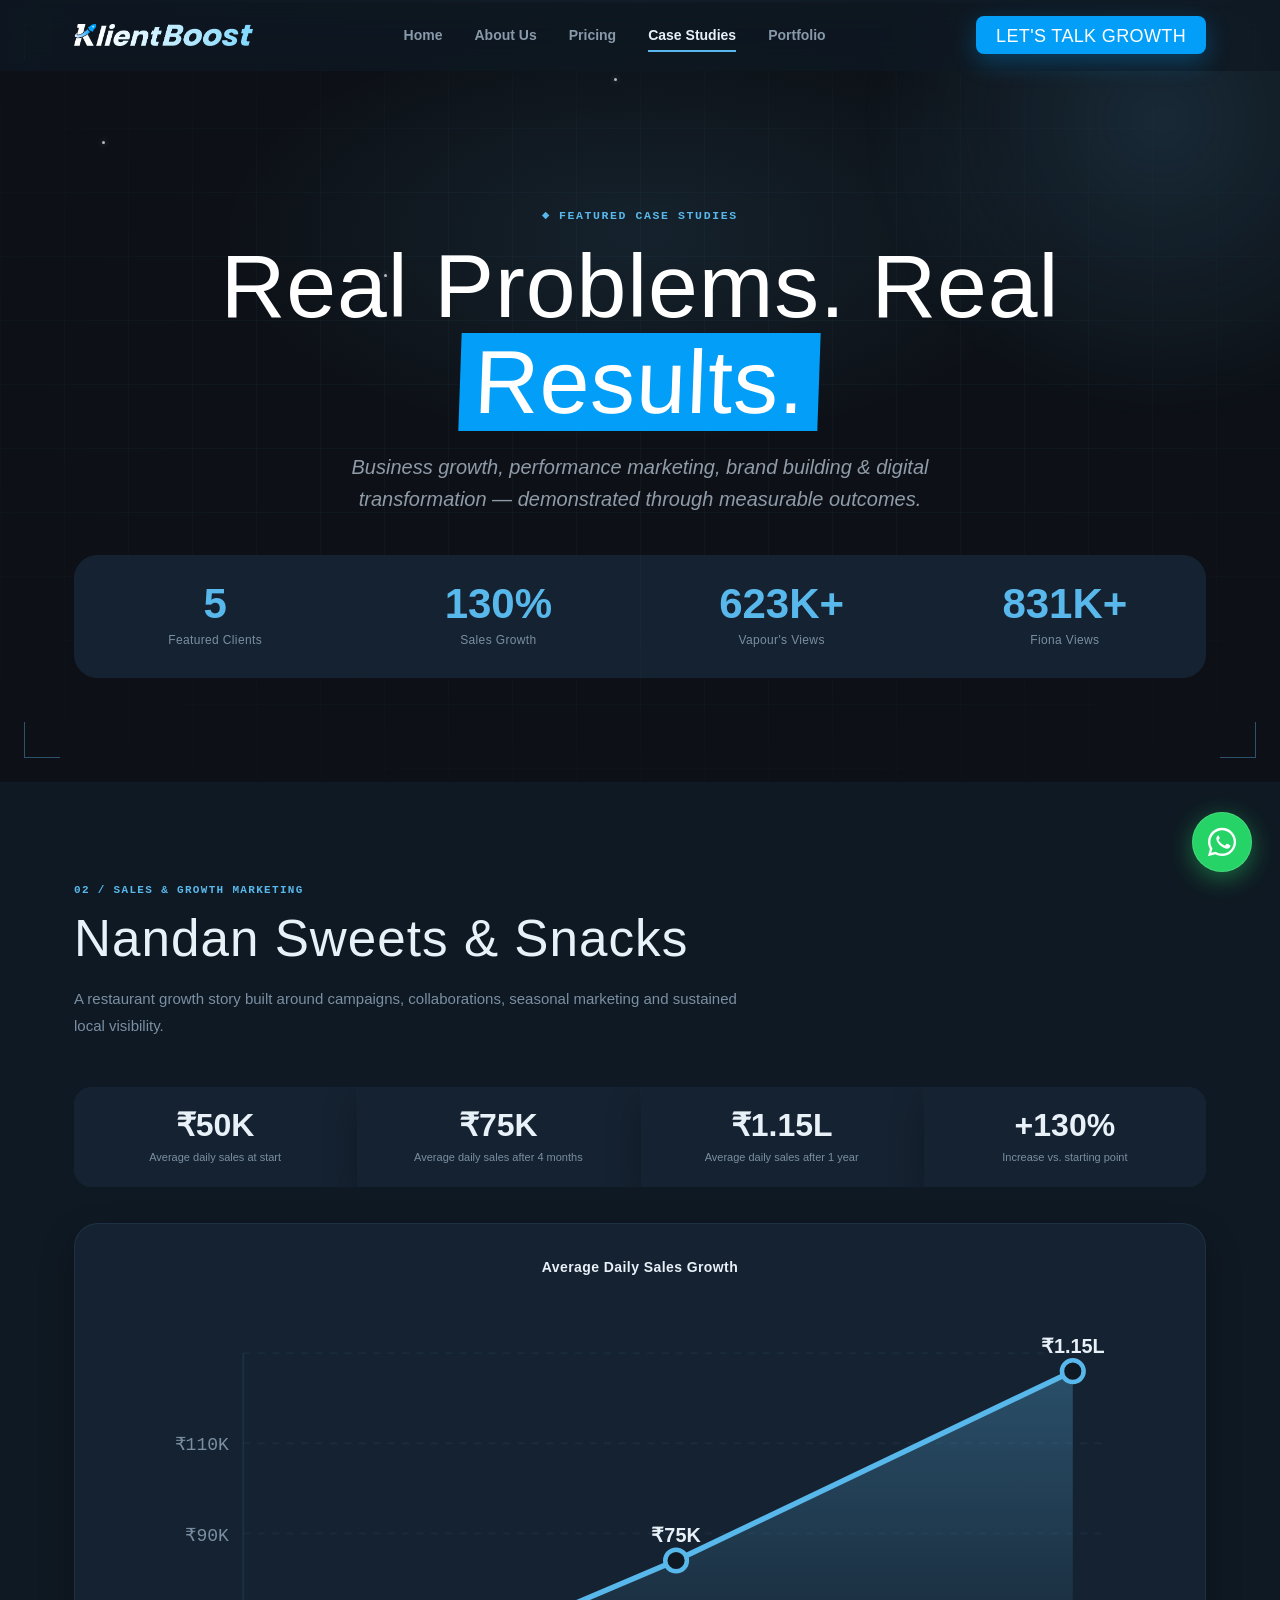
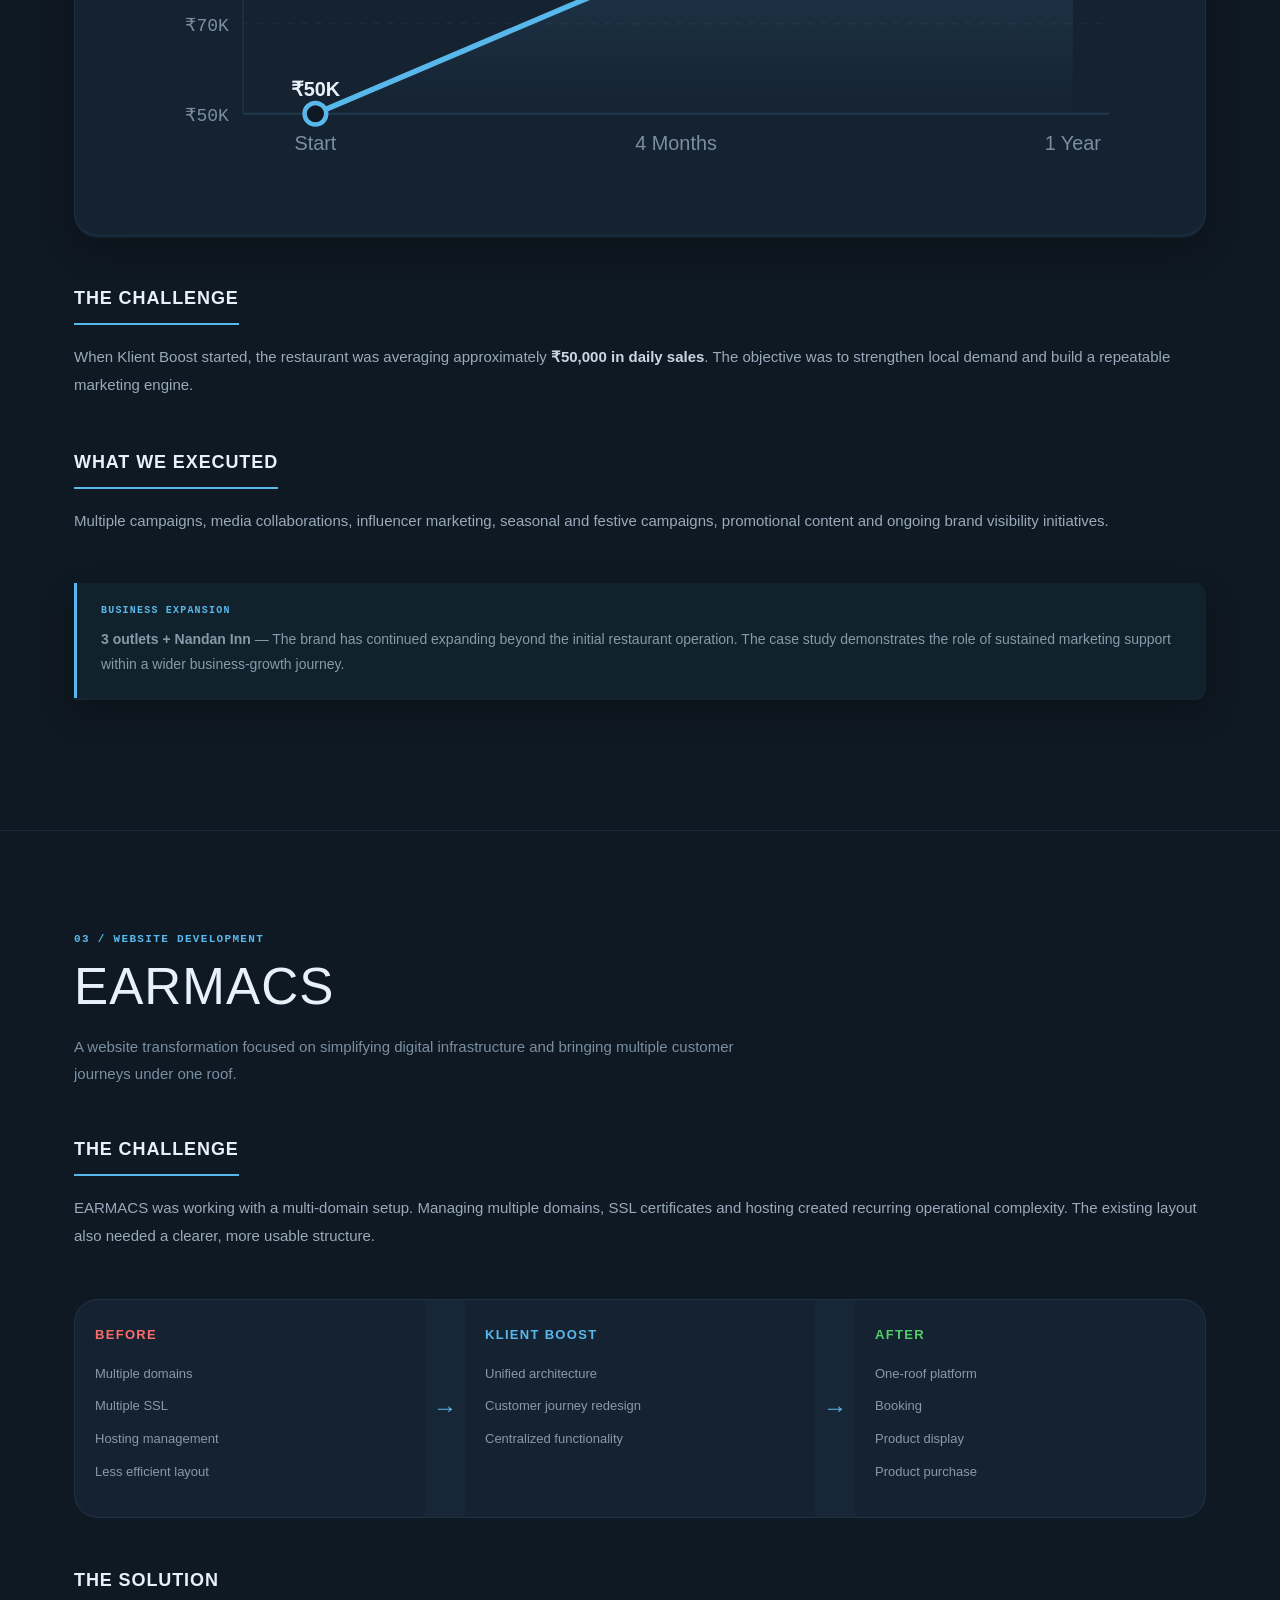
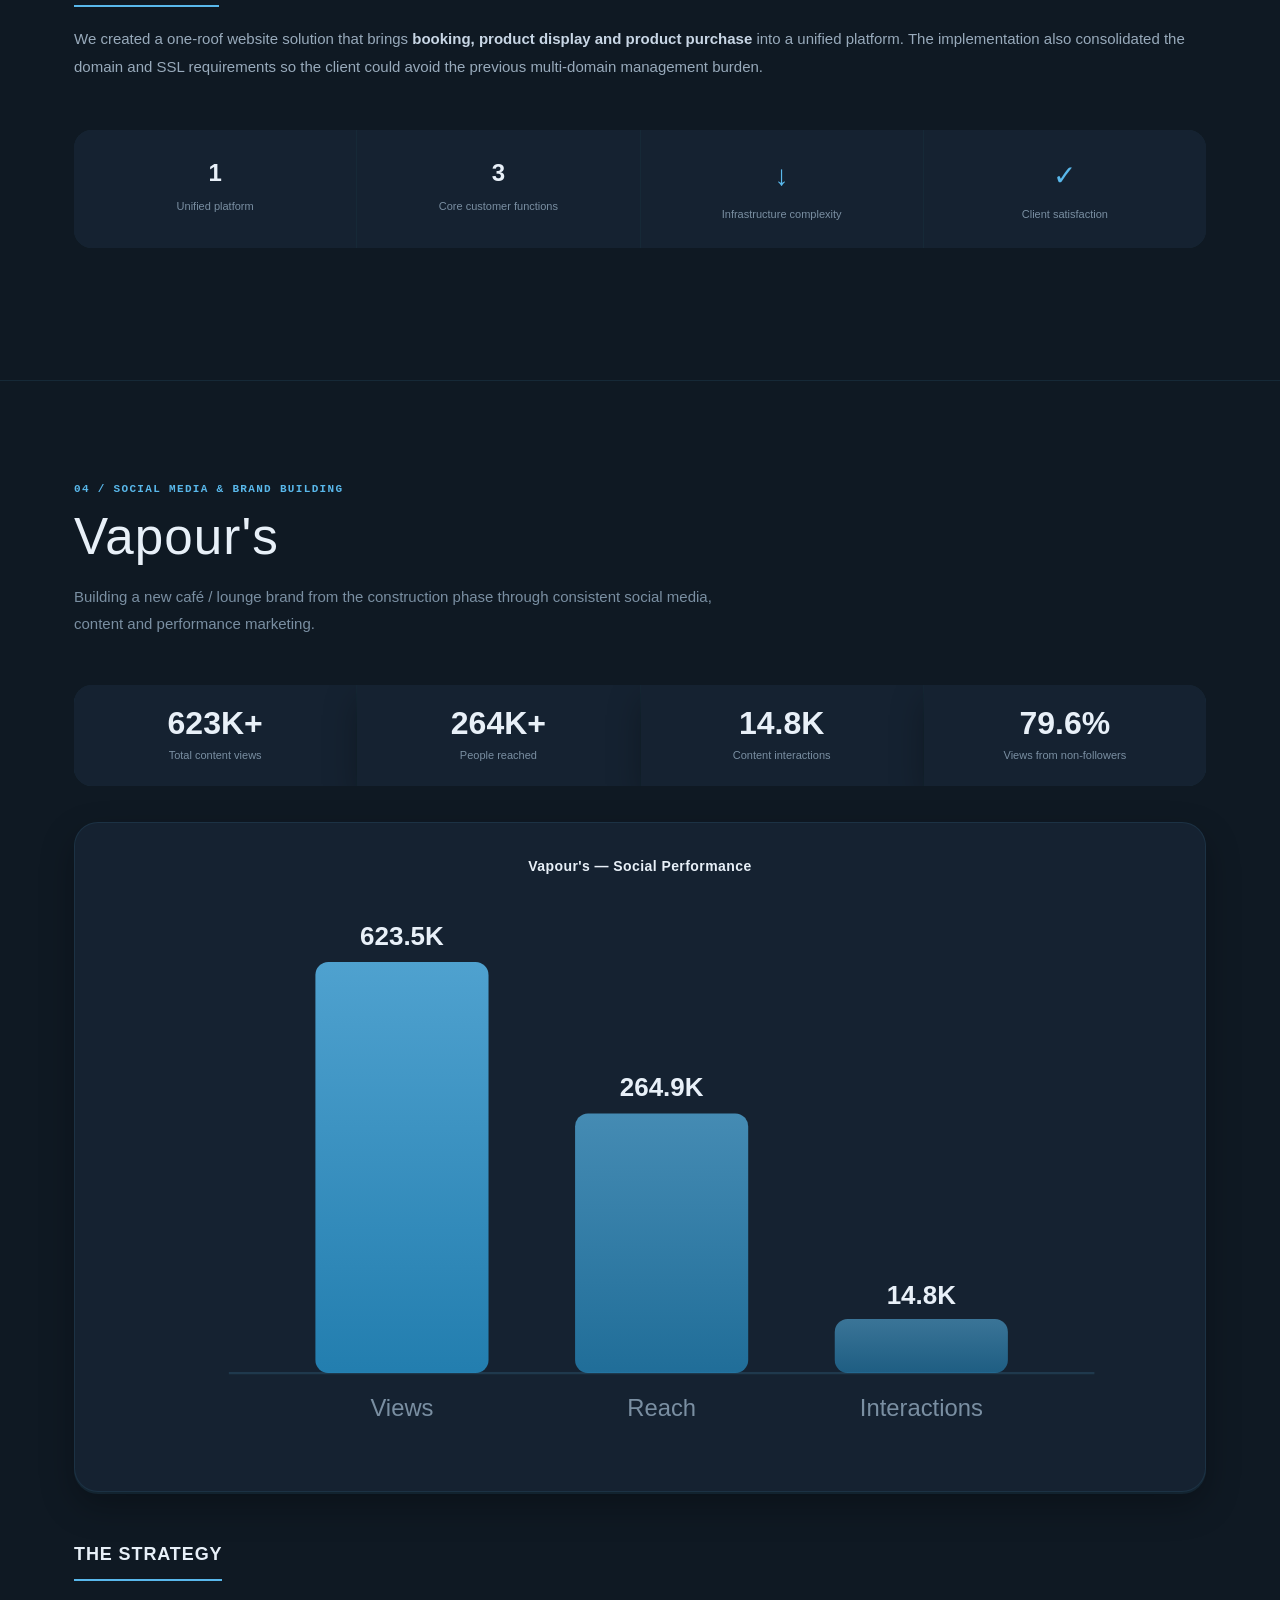
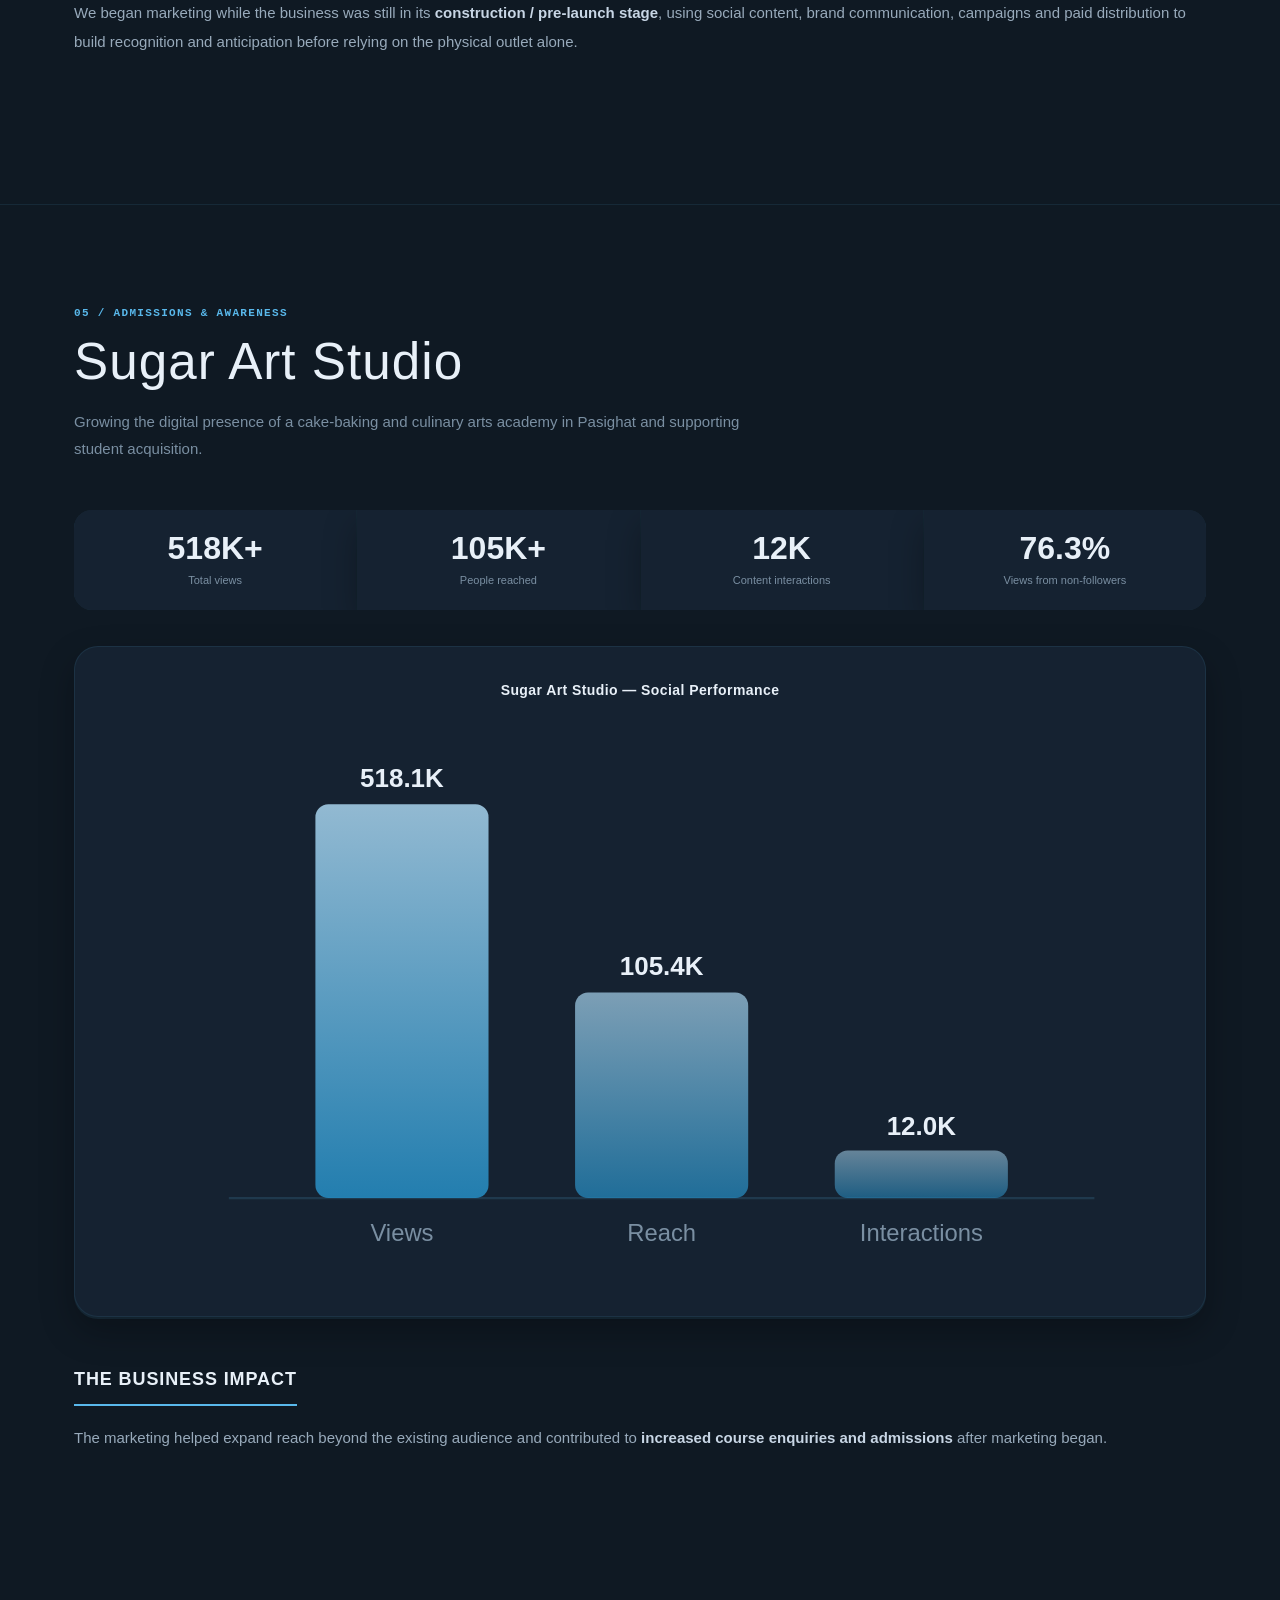
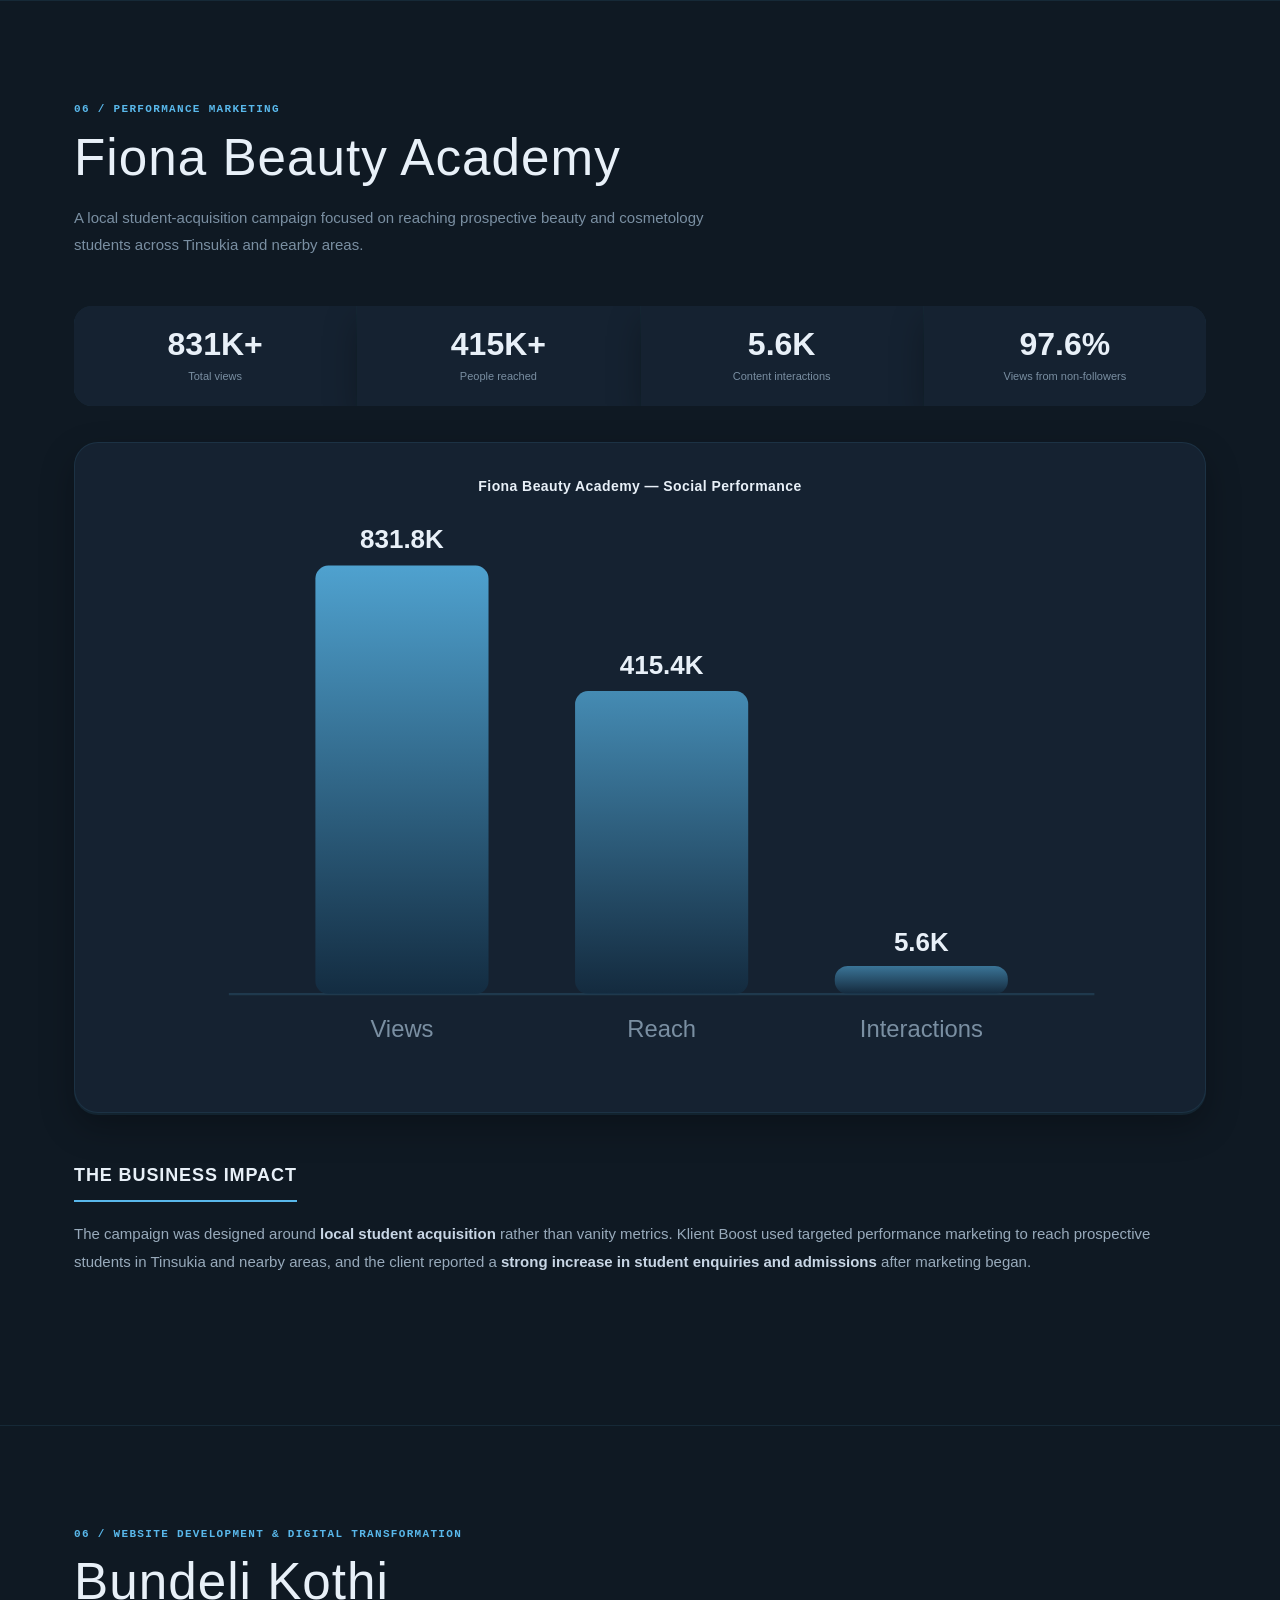
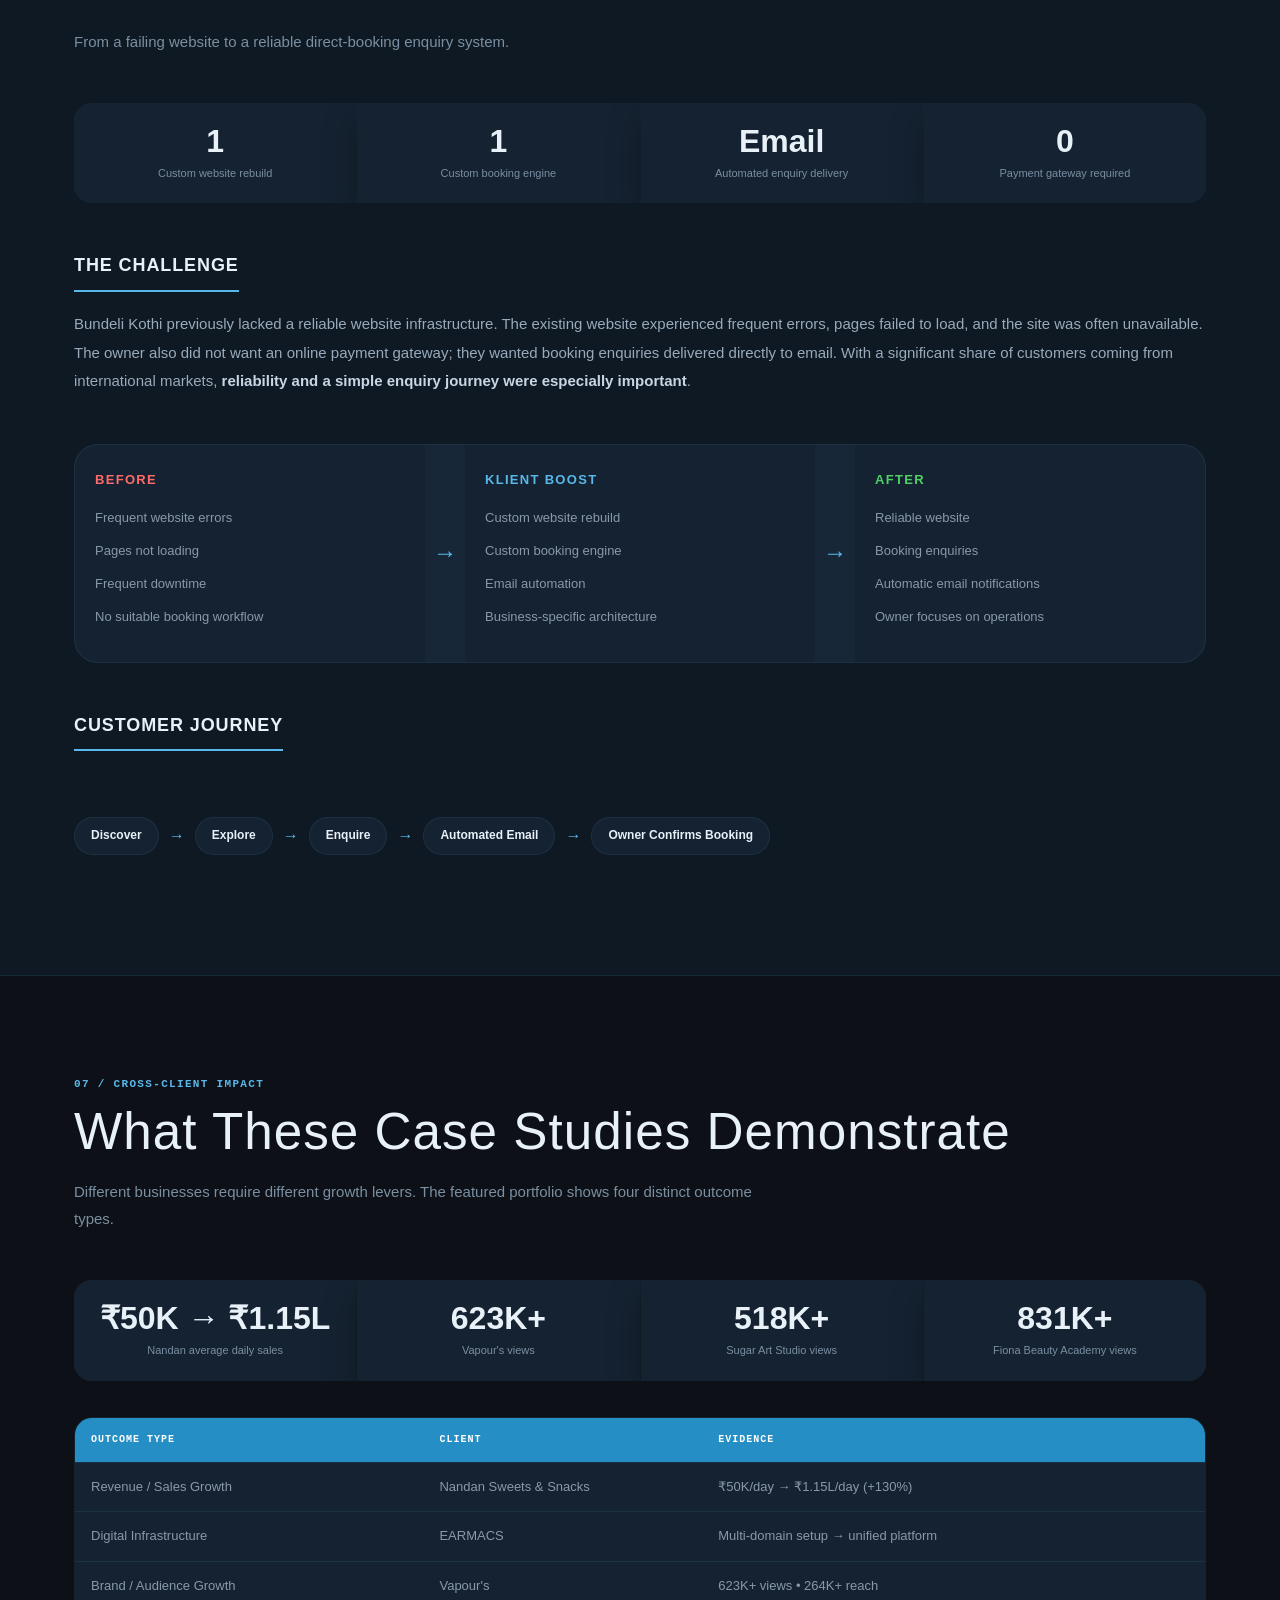
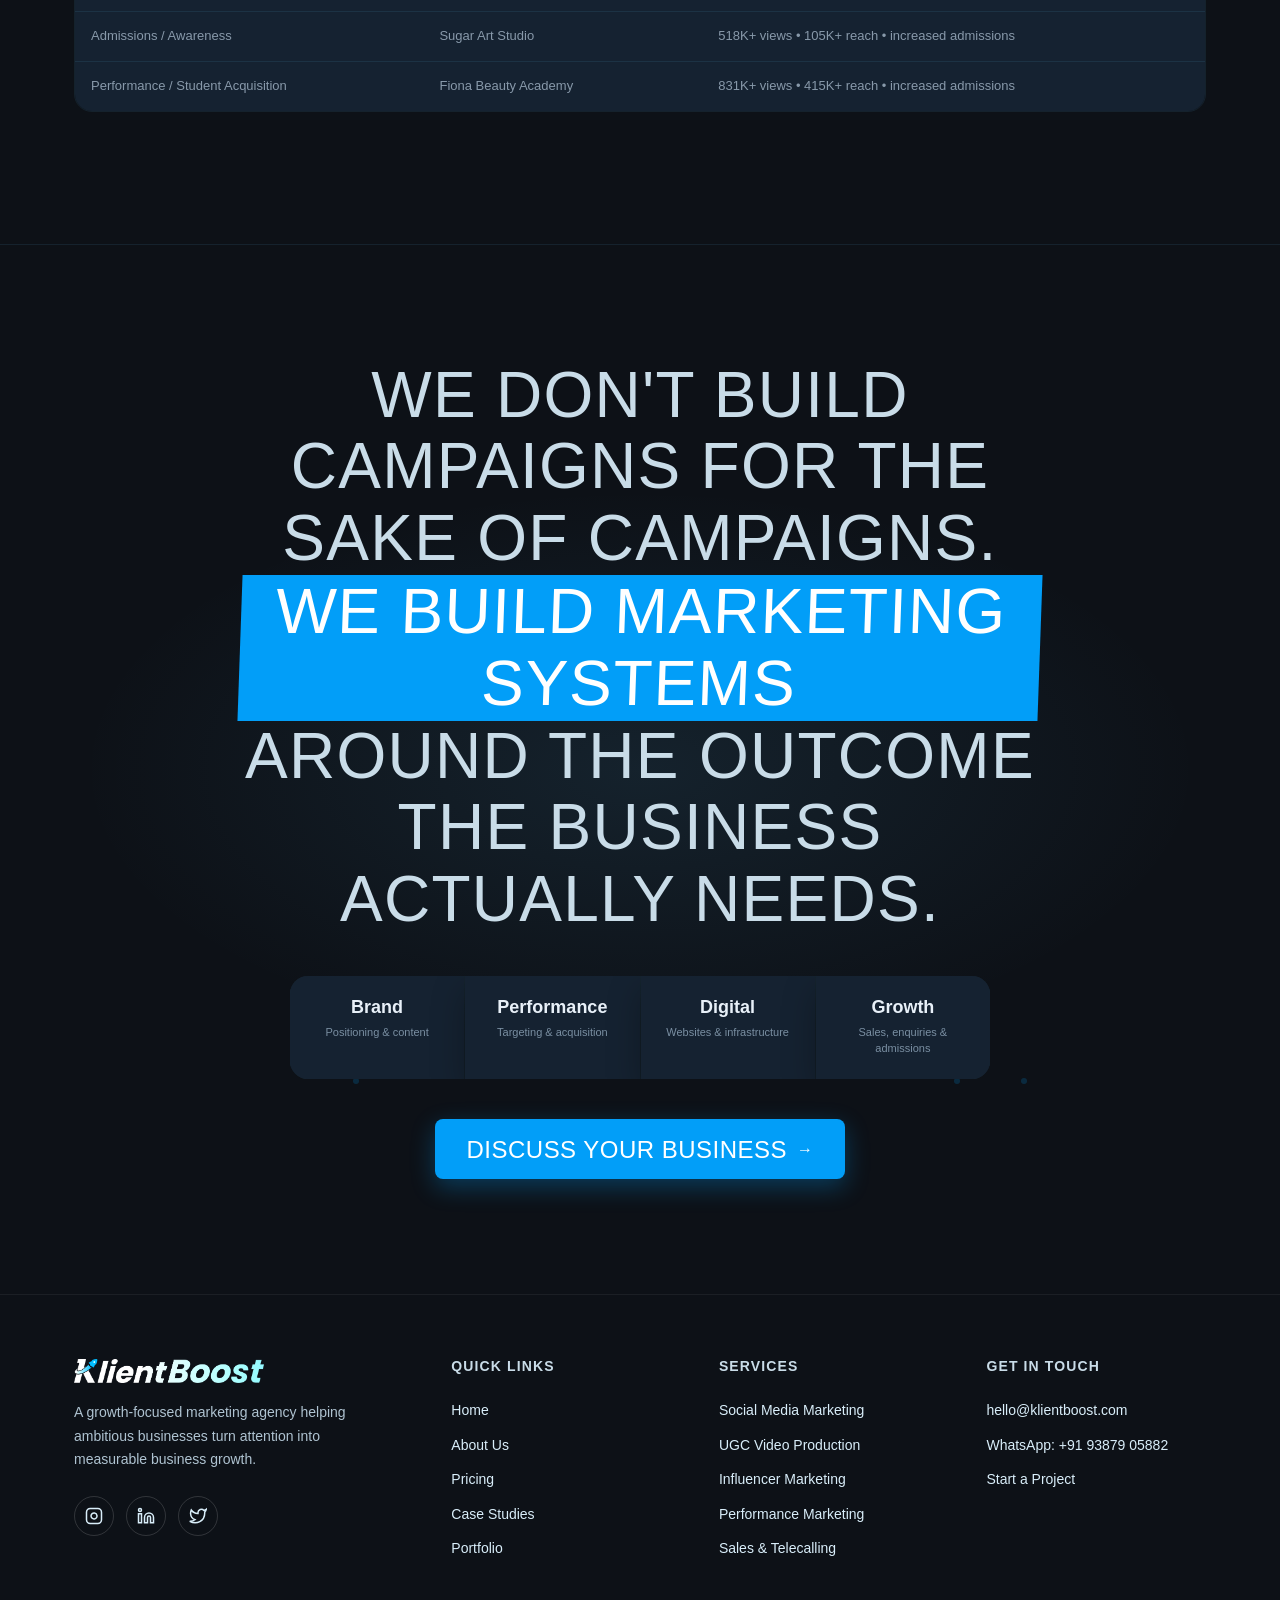
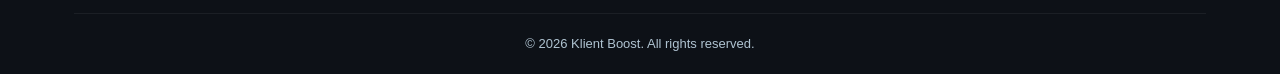
==== commit fe0c044a: "new updates" ====
--- a/case-studies.html
+++ b/case-studies.html
@@ -15,62 +15,62 @@
         .cs-hero-stats { display:grid; grid-template-columns:repeat(4,1fr); gap:1px; background:var(--line); border-radius:var(--radius-lg); overflow:hidden; margin:40px 0 24px; }
         .cs-hero-stat { background:var(--paper-2); padding:28px 16px; text-align:center; }
         .cs-hero-stat .num { font-family:var(--f-display); font-size:clamp(28px,3.5vw,42px); color:var(--primary); font-weight:700; line-height:1; }
-        .cs-hero-stat .label { font-size:12px; color:var(--muted); margin-top:6px; letter-spacing:0.03em; }
+        .cs-hero-stat .label { font-family:var(--f-body); font-size:12px; color:var(--muted); margin-top:6px; letter-spacing:0.03em; }
 
         .cs-section { padding:clamp(60px,8vw,100px) 0; border-bottom:1px solid var(--line); }
         .cs-section:last-of-type { border-bottom:none; }
 
-        .cs-header { margin-bottom:40px; }
-        .cs-number { font-family:var(--f-mono); font-size:11px; font-weight:700; letter-spacing:0.12em; text-transform:uppercase; color:var(--primary); margin-bottom:8px; }
-        .cs-title { font-size:clamp(32px,4vw,52px); color:#e8f0f8; line-height:1.1; margin-bottom:12px; }
-        .cs-subtitle { color:var(--muted); font-size:15px; max-width:680px; line-height:1.7; }
-
-        .cs-stats-bar { display:grid; grid-template-columns:repeat(4,1fr); gap:1px; background:var(--line); border-radius:var(--radius-md); overflow:hidden; margin:32px 0; }
+        .cs-header { margin-bottom:48px; }
+        .cs-number { font-family:var(--f-mono); font-size:11px; font-weight:700; letter-spacing:0.12em; text-transform:uppercase; color:var(--primary); margin-bottom:10px; }
+        .cs-title { font-size:clamp(32px,4vw,52px); color:#e8f0f8; line-height:1.15; margin-bottom:16px; }
+        .cs-subtitle { font-family:var(--f-body); color:var(--muted); font-size:15px; max-width:680px; line-height:1.8; }
+
+        .cs-stats-bar { display:grid; grid-template-columns:repeat(4,1fr); gap:1px; background:var(--line); border-radius:var(--radius-md); overflow:hidden; margin:36px 0; }
         .cs-stat { background:var(--paper-2); padding:22px 14px; text-align:center; }
         .cs-stat .val { font-family:var(--f-display); font-size:clamp(22px,2.5vw,32px); color:#e8f0f8; font-weight:700; line-height:1; }
-        .cs-stat .desc { font-size:11px; color:var(--muted); margin-top:6px; }
-
-        .cs-block { margin:36px 0; }
-        .cs-block-title { font-family:var(--f-display); font-size:18px; font-weight:700; color:#e8f0f8; text-transform:uppercase; letter-spacing:0.05em; margin-bottom:14px; padding-bottom:8px; border-bottom:2px solid var(--primary); display:inline-block; }
-        .cs-block p { color:#98aabb; font-size:14px; line-height:1.8; }
+        .cs-stat .desc { font-family:var(--f-body); font-size:11px; color:var(--muted); margin-top:8px; line-height:1.5; }
+
+        .cs-block { margin:48px 0; }
+        .cs-block-title { font-family:var(--f-display); font-size:18px; font-weight:700; color:#e8f0f8; text-transform:uppercase; letter-spacing:0.05em; margin-bottom:18px; padding-bottom:10px; border-bottom:2px solid var(--primary); display:inline-block; }
+        .cs-block p { font-family:var(--f-body); color:#98aabb; font-size:15px; line-height:1.9; margin-bottom:10px; }
         .cs-block strong { color:#c8d6e5; }
 
         /* SVG Chart Container */
-        .cs-chart { background:var(--paper-2); border:1px solid var(--line); border-radius:var(--radius-lg); padding:32px 24px 24px; margin:28px 0; }
+        .cs-chart { background:var(--paper-2); border:1px solid var(--line); border-radius:var(--radius-lg); padding:32px 24px 24px; margin:32px 0; }
         .cs-chart-title { font-family:var(--f-display); font-size:14px; color:#e8f0f8; text-align:center; margin-bottom:20px; font-weight:600; letter-spacing:0.03em; }
 
         /* Before → After visual */
-        .cs-transform { display:grid; grid-template-columns:1fr auto 1fr auto 1fr; gap:0; align-items:stretch; margin:32px 0; background:var(--paper-2); border:1px solid var(--line); border-radius:var(--radius-lg); overflow:hidden; }
+        .cs-transform { display:grid; grid-template-columns:1fr auto 1fr auto 1fr; gap:0; align-items:stretch; margin:36px 0; background:var(--paper-2); border:1px solid var(--line); border-radius:var(--radius-lg); overflow:hidden; }
         .cs-transform-col { padding:28px 20px; }
-        .cs-transform-col h4 { font-size:13px; font-weight:700; text-transform:uppercase; letter-spacing:0.1em; margin-bottom:14px; }
+        .cs-transform-col h4 { font-size:13px; font-weight:700; text-transform:uppercase; letter-spacing:0.1em; margin-bottom:16px; }
         .cs-transform-col.before h4 { color:#ff6b6b; }
         .cs-transform-col.process h4 { color:var(--primary); }
         .cs-transform-col.after h4 { color:#51cf66; }
         .cs-transform-col ul { list-style:none; }
-        .cs-transform-col li { font-size:13px; color:#8899aa; padding:5px 0; }
+        .cs-transform-col li { font-family:var(--f-body); font-size:13px; color:#8899aa; padding:6px 0; line-height:1.6; }
         .cs-transform-arrow { display:flex; align-items:center; justify-content:center; font-size:24px; color:var(--primary); padding:0 8px; background:rgba(89,184,235,0.03); }
 
         /* Outcome grid */
-        .cs-outcome { display:grid; grid-template-columns:repeat(4,1fr); gap:1px; background:var(--line); border-radius:var(--radius-md); overflow:hidden; margin:28px 0; }
+        .cs-outcome { display:grid; grid-template-columns:repeat(4,1fr); gap:1px; background:var(--line); border-radius:var(--radius-md); overflow:hidden; margin:32px 0; }
         .cs-outcome-item { background:var(--paper-2); padding:24px 16px; text-align:center; }
-        .cs-outcome-item .icon { font-size:28px; color:var(--primary); margin-bottom:6px; }
+        .cs-outcome-item .icon { font-size:28px; color:var(--primary); margin-bottom:8px; }
         .cs-outcome-item .val { font-family:var(--f-display); font-size:24px; color:#e8f0f8; font-weight:700; }
-        .cs-outcome-item .label { font-size:11px; color:var(--muted); margin-top:4px; }
+        .cs-outcome-item .label { font-family:var(--f-body); font-size:11px; color:var(--muted); margin-top:6px; }
 
         /* Expansion note */
-        .cs-note { background:rgba(89,184,235,0.05); border-left:3px solid var(--primary); padding:16px 20px; border-radius:0 var(--radius-sm) var(--radius-sm) 0; margin:24px 0; }
-        .cs-note-label { font-family:var(--f-mono); font-size:10px; font-weight:700; letter-spacing:0.12em; text-transform:uppercase; color:var(--primary); margin-bottom:6px; }
-        .cs-note p { font-size:13px; color:#8899aa; line-height:1.7; margin:0; }
+        .cs-note { background:rgba(89,184,235,0.05); border-left:3px solid var(--primary); padding:20px 24px; border-radius:0 var(--radius-sm) var(--radius-sm) 0; margin:32px 0; }
+        .cs-note-label { font-family:var(--f-mono); font-size:10px; font-weight:700; letter-spacing:0.12em; text-transform:uppercase; color:var(--primary); margin-bottom:8px; }
+        .cs-note p { font-family:var(--f-body); font-size:14px; color:#8899aa; line-height:1.8; margin:0; }
 
         /* Impact Table */
-        .cs-table { width:100%; border-collapse:separate; border-spacing:0; border:1px solid var(--line); border-radius:var(--radius-md); overflow:hidden; margin:28px 0; }
+        .cs-table { width:100%; border-collapse:separate; border-spacing:0; border:1px solid var(--line); border-radius:var(--radius-md); overflow:hidden; margin:32px 0; }
         .cs-table th { background:var(--primary-dark); color:#fff; font-family:var(--f-mono); font-size:10px; font-weight:700; letter-spacing:0.1em; text-transform:uppercase; padding:14px 16px; text-align:left; }
-        .cs-table td { padding:14px 16px; font-size:13px; color:#8899aa; border-top:1px solid var(--line); background:var(--paper-2); }
+        .cs-table td { padding:14px 16px; font-family:var(--f-body); font-size:13px; color:#8899aa; border-top:1px solid var(--line); background:var(--paper-2); line-height:1.6; }
         .cs-table tr:hover td { background:rgba(89,184,235,0.04); }
 
         /* Customer journey */
-        .cs-journey { display:flex; align-items:center; gap:8px; flex-wrap:wrap; margin:16px 0; }
-        .cs-journey-step { background:var(--paper-2); border:1px solid var(--line); padding:8px 16px; border-radius:var(--radius-full); font-size:12px; color:#e8f0f8; font-weight:600; }
+        .cs-journey { display:flex; align-items:center; gap:10px; flex-wrap:wrap; margin:20px 0; }
+        .cs-journey-step { background:var(--paper-2); border:1px solid var(--line); padding:8px 16px; border-radius:var(--radius-full); font-family:var(--f-body); font-size:12px; color:#e8f0f8; font-weight:600; }
         .cs-journey-arrow { color:var(--primary); font-weight:700; }
 
         @media (max-width:768px) {
@@ -86,7 +86,7 @@
 <nav class="navbar">
     <div class="container">
         <div class="nav-inner">
-            <a href="index.html" class="nav-brand" aria-label="Klient Boost home"><img src="klientboost-logo.png" alt="Klient Boost" width="320" height="72"></a>
+            <a href="index.html" class="nav-brand" aria-label="Klient Boost home"><img src="klientboost-logo-bright.png" alt="Klient Boost" width="320" height="72"></a>
             <div class="nav-links" id="navLinks">
                 <a href="index.html">Home</a>
                 <a href="index.html#about">About Us</a>
@@ -473,7 +473,7 @@
     <div class="container">
         <div class="footer-grid">
             <div>
-                <a href="index.html" class="footer-brand footer-logo" aria-label="Klient Boost home"><img src="klientboost-logo.png" alt="Klient Boost" width="320" height="72"></a>
+                <a href="index.html" class="footer-brand footer-logo" aria-label="Klient Boost home"><img src="klientboost-logo-bright.png" alt="Klient Boost" width="320" height="72"></a>
                 <p class="footer-desc">A growth-focused marketing agency helping ambitious businesses turn attention into measurable business growth.</p>
                 <div class="footer-social">
                     <a href="#" aria-label="Instagram"><svg width="18" height="18" viewBox="0 0 24 24" fill="none" stroke="currentColor" stroke-width="2"><rect x="2" y="2" width="20" height="20" rx="5" ry="5"></rect><path d="M16 11.37A4 4 0 1 1 12.63 8 4 4 0 0 1 16 11.37z"></path><line x1="17.5" y1="6.5" x2="17.51" y2="6.5"></line></svg></a>
--- a/styles.css
+++ b/styles.css
@@ -2153,23 +2153,24 @@
     align-items: center;
     justify-content: center;
     width: 100%;
-    background: linear-gradient(135deg, var(--primary-dark), var(--primary));
+    background: #029ef8;
     color: #fff;
     border: none;
-    border-radius: var(--radius-full);
+    border-radius: 8px;
     padding: 14px 22px;
     font-family: var(--f-display);
     font-size: 18px;
     letter-spacing: 0.02em;
     cursor: pointer;
     text-decoration: none;
-    transition: transform 0.15s, box-shadow 0.15s;
-    box-shadow: 0 8px 20px rgba(37, 142, 197, 0.2);
+    transition: transform 0.15s, box-shadow 0.15s, background 0.15s, color 0.15s;
+    box-shadow: 0 8px 20px rgba(2, 158, 248, 0.2);
 }
 
 .pricing-cta:hover {
     transform: translateY(-2px);
-    box-shadow: 0 12px 28px rgba(37, 142, 197, 0.3);
+    background: #0285d4;
+    box-shadow: 0 12px 28px rgba(2, 158, 248, 0.3);
 }
 
 @media (max-width: 1024px) {
@@ -2253,24 +2254,25 @@
 /* — Buttons — */
 .nav-cta,
 .btn-primary {
-    background: linear-gradient(135deg, var(--primary-dark), var(--primary));
+    background: #029ef8;
     color: white;
     border: 0;
-    border-radius: var(--radius-full);
-    box-shadow: 0 10px 24px rgba(37, 142, 197, .25);
+    border-radius: 8px;
+    box-shadow: 0 10px 24px rgba(2, 158, 248, .25);
     transition: transform .2s ease, box-shadow .2s ease;
 }
 
 .nav-cta:hover,
 .btn-primary:hover {
     transform: translateY(-2px);
-    box-shadow: 0 14px 30px rgba(37, 142, 197, .4);
+    background: #0285d4;
+    box-shadow: 0 14px 30px rgba(2, 158, 248, .4);
 }
 
 .btn-ghost {
     color: #c8d6e5 !important;
     border-color: rgba(200, 214, 229, .35) !important;
-    border-radius: var(--radius-full);
+    border-radius: 8px;
 }
 
 /* — Hero — */
@@ -2349,6 +2351,23 @@
     border-color: rgba(89, 184, 235, .2);
 }
 
+/* #029ef8 hover for service & pricing cards */
+.service-card:hover {
+    background: #029ef8 !important;
+    border-color: #029ef8 !important;
+}
+.service-card:hover h3,
+.service-card:hover p,
+.service-card:hover .card-number,
+.service-card:hover .service-view-more {
+    color: #fff !important;
+}
+.service-card:hover .card-icon {
+    background: rgba(255,255,255,0.15) !important;
+    color: #fff !important;
+    border-color: rgba(255,255,255,0.3) !important;
+}
+
 .service-card h3,
 .case-card h3 {
     color: #e8f0f8;
@@ -2459,11 +2478,31 @@
     background: var(--paper-2);
     border-color: var(--line);
     color: #b0c4d8;
+    transition: background 0.3s, border-color 0.3s, color 0.3s, box-shadow 0.3s, transform 0.3s;
 }
 
 .pricing-card:hover {
-    box-shadow: 0 22px 50px rgba(0, 0, 0, .35);
-    border-color: rgba(89, 184, 235, .2);
+    background: #029ef8 !important;
+    border-color: #029ef8 !important;
+    box-shadow: 0 22px 50px rgba(2, 158, 248, .35);
+    color: #fff;
+}
+.pricing-card:hover .pricing-tier-tag,
+.pricing-card:hover .pricing-price,
+.pricing-card:hover .pricing-note,
+.pricing-card:hover h3 {
+    color: #fff !important;
+}
+.pricing-card:hover .pricing-features li {
+    color: rgba(255,255,255,0.9) !important;
+    border-color: rgba(255,255,255,0.2) !important;
+}
+.pricing-card:hover .pricing-features li::before {
+    color: #fff !important;
+}
+.pricing-card:hover .pricing-cta {
+    background: #fff !important;
+    color: #029ef8 !important;
 }
 
 .pricing-card.popular {
@@ -2557,22 +2596,22 @@
 .about, .services, .packages, .case-studies-grid, .portfolio-grid, .faq-list { color: #111827; }
 .about p, .services p, .packages p, .case-card p, .faq-answer { color: #425466; }
 
-/* Primary controls use the deep navy sampled from the logo. */
+/* Primary controls — bright #029ef8 blue. */
 .nav-cta, .btn-primary, .package-cta, .filter-tab.active, .filter-tab:hover {
-    background: linear-gradient(135deg, #171D2A 0%, #242B3A 100%);
-    border-color: #242B3A;
+    background: #029ef8;
+    border-color: #029ef8;
     color: #FFFFFF;
-    box-shadow: 0 10px 24px rgba(23, 29, 42, .24);
+    box-shadow: 0 10px 24px rgba(2, 158, 248, .24);
 }
 .nav-cta:hover, .btn-primary:hover, .package-cta:hover, .filter-tab.active:hover {
-    background: #111722;
-    border-color: #111722;
-    box-shadow: 0 14px 30px rgba(23, 29, 42, .34);
+    background: #0285d4;
+    border-color: #0285d4;
+    box-shadow: 0 14px 30px rgba(2, 158, 248, .34);
 }
 
 /* Darker blue emphasis, matching the deeper grade of the brand mark. */
-.hi { background: linear-gradient(135deg, #1D557C 0%, #2873A5 100%); color: #FFFFFF; }
-.hero h1 .hi { background: linear-gradient(135deg, #1D557C 0%, #2873A5 100%); color: #FFFFFF; transform: none; }
+.hi { background: #029ef8; color: #FFFFFF; }
+.hero h1 .hi { background: #029ef8; color: #FFFFFF; transform: none; }
 
 /* Dark-theme readability: lift headings and supporting copy without making them stark white. */
 .trust-section .trust-title,
@@ -2665,21 +2704,21 @@
     .client-logo-track { animation: none; overflow-x: auto; }
 }
 
-/* Reference button treatment: raised, squared controls with the existing navy color palette. */
+/* Button treatment: bright blue, rectangular, with shine sweep. */
 .nav-cta,
 .btn-primary,
 .package-cta {
     position: relative;
     overflow: hidden;
-    background: linear-gradient(180deg, #2D3A4C 0%, #242B3A 50%, #171D2A 100%);
+    background: #029ef8;
     color: #FFFFFF;
-    border: 2.5px solid #0B1018;
-    border-radius: 9px;
-    box-shadow: 0 4px 0 #0B1018, 0 12px 22px -10px rgba(0, 0, 0, .9);
+    border: none;
+    border-radius: 8px;
+    box-shadow: 0 8px 24px rgba(2, 158, 248, .3);
     font-family: var(--f-display);
     letter-spacing: .03em;
     text-transform: uppercase;
-    transition: transform .08s ease, box-shadow .08s ease, filter .12s ease;
+    transition: transform .15s ease, box-shadow .15s ease, background .15s ease;
 }
 .nav-cta::before,
 .btn-primary::before,
@@ -2697,15 +2736,15 @@
 .package-cta:hover::before { left: 130%; }
 .nav-cta:hover,
 .btn-primary:hover,
-.package-cta:hover { background: linear-gradient(180deg, #34455A 0%, #242B3A 55%, #171D2A 100%); transform: translateY(-1px); box-shadow: 0 5px 0 #0B1018, 0 14px 25px -10px rgba(0, 0, 0, .95); filter: none; }
+.package-cta:hover { background: #0285d4; transform: translateY(-2px); box-shadow: 0 12px 30px rgba(2, 158, 248, .4); }
 .nav-cta:active,
 .btn-primary:active,
-.package-cta:active { transform: translateY(3px); box-shadow: 0 1px 0 #0B1018, 0 4px 10px -6px rgba(0, 0, 0, .8); }
+.package-cta:active { transform: translateY(1px); box-shadow: 0 4px 12px rgba(2, 158, 248, .25); }
 
 /* Bebas Neue has its own condensed proportions; avoid synthetic weight and compressed tracking. */
 h1, h2, h3, h4 { font-family: var(--f-display); font-weight: 400; letter-spacing: .02em; }
 .hero h1, .page-hero h1 { letter-spacing: .01em; }
-.hero h1 .hi { background: #029ef8; border-radius: 0; }
+.hero h1 .hi { background: #029ef8; border-radius: 0; color: #fff; }
 
 /* Apply the reference display-font metrics consistently throughout the interface. */
 .section-title,
@@ -2730,9 +2769,9 @@
 }
 body, p, a, button, input, textarea, select { font-kerning: normal; text-rendering: optimizeLegibility; }
 
-/* Deep royal blue sampled from the supplied brand reference. */
-.nav-cta, .btn-primary, .package-cta { background: #164A96; }
-.nav-cta:hover, .btn-primary:hover, .package-cta:hover { background: #103C7D; }
+/* Bright blue brand CTA color. */
+.nav-cta, .btn-primary, .package-cta { background: #029ef8; }
+.nav-cta:hover, .btn-primary:hover, .package-cta:hover { background: #0285d4; }
 
 /* Mobile motion and footer layout. Touch devices can retain :hover, so never pause these rails there. */
 @media (max-width: 768px) {
@@ -3214,3 +3253,25 @@
     }
 }
 
+/* ============== SECTION FLOATING PARTICLES ============== */
+.section-particles {
+    position: absolute;
+    inset: 0;
+    pointer-events: none;
+    z-index: 0;
+}
+.section-particle {
+    position: absolute;
+    width: 6px;
+    height: 6px;
+    border-radius: 50%;
+    background: rgba(2, 158, 248, 0.18);
+    bottom: 20%;
+    animation: sectionFloat 8s ease-in-out infinite;
+}
+@keyframes sectionFloat {
+    0%, 100% { transform: translateY(0) scale(1); opacity: 0; }
+    10% { opacity: 1; }
+    50% { transform: translateY(-60px) scale(1.5); opacity: 0.6; }
+    90% { opacity: 0; }
+}
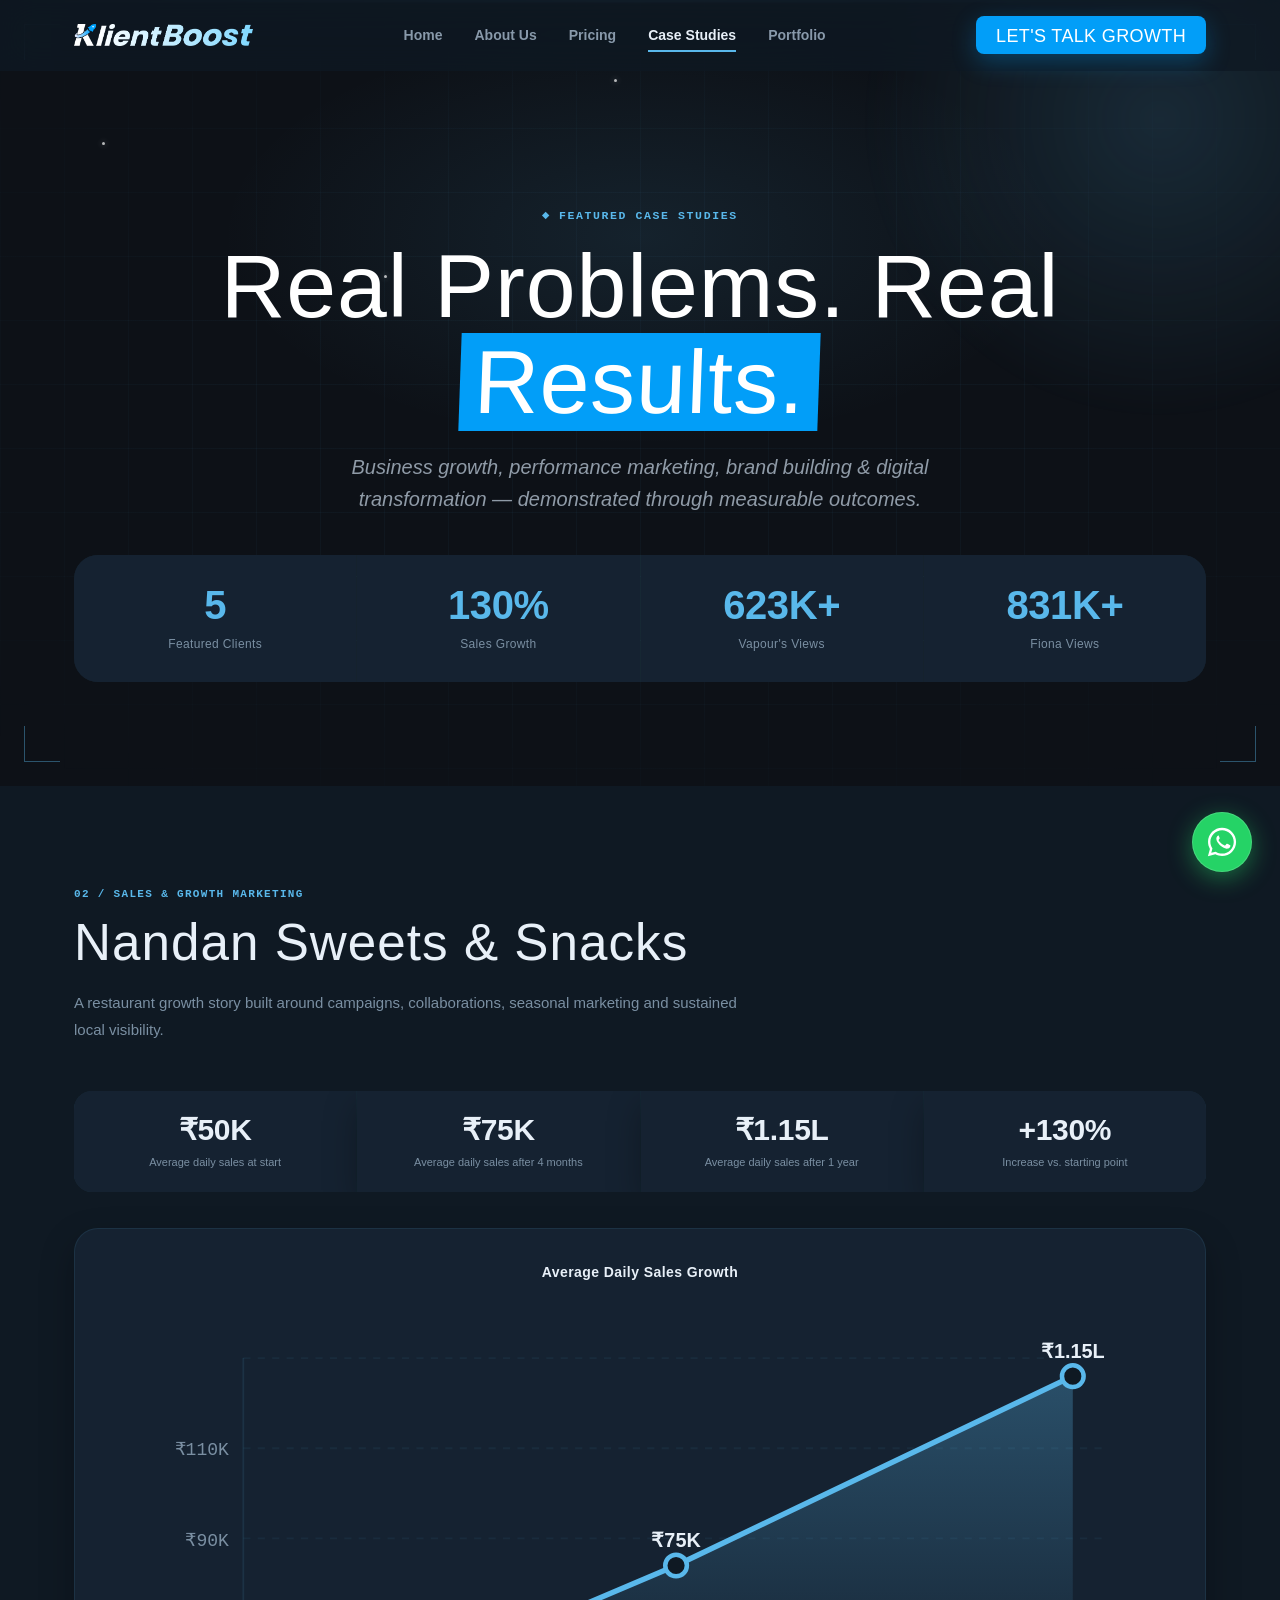
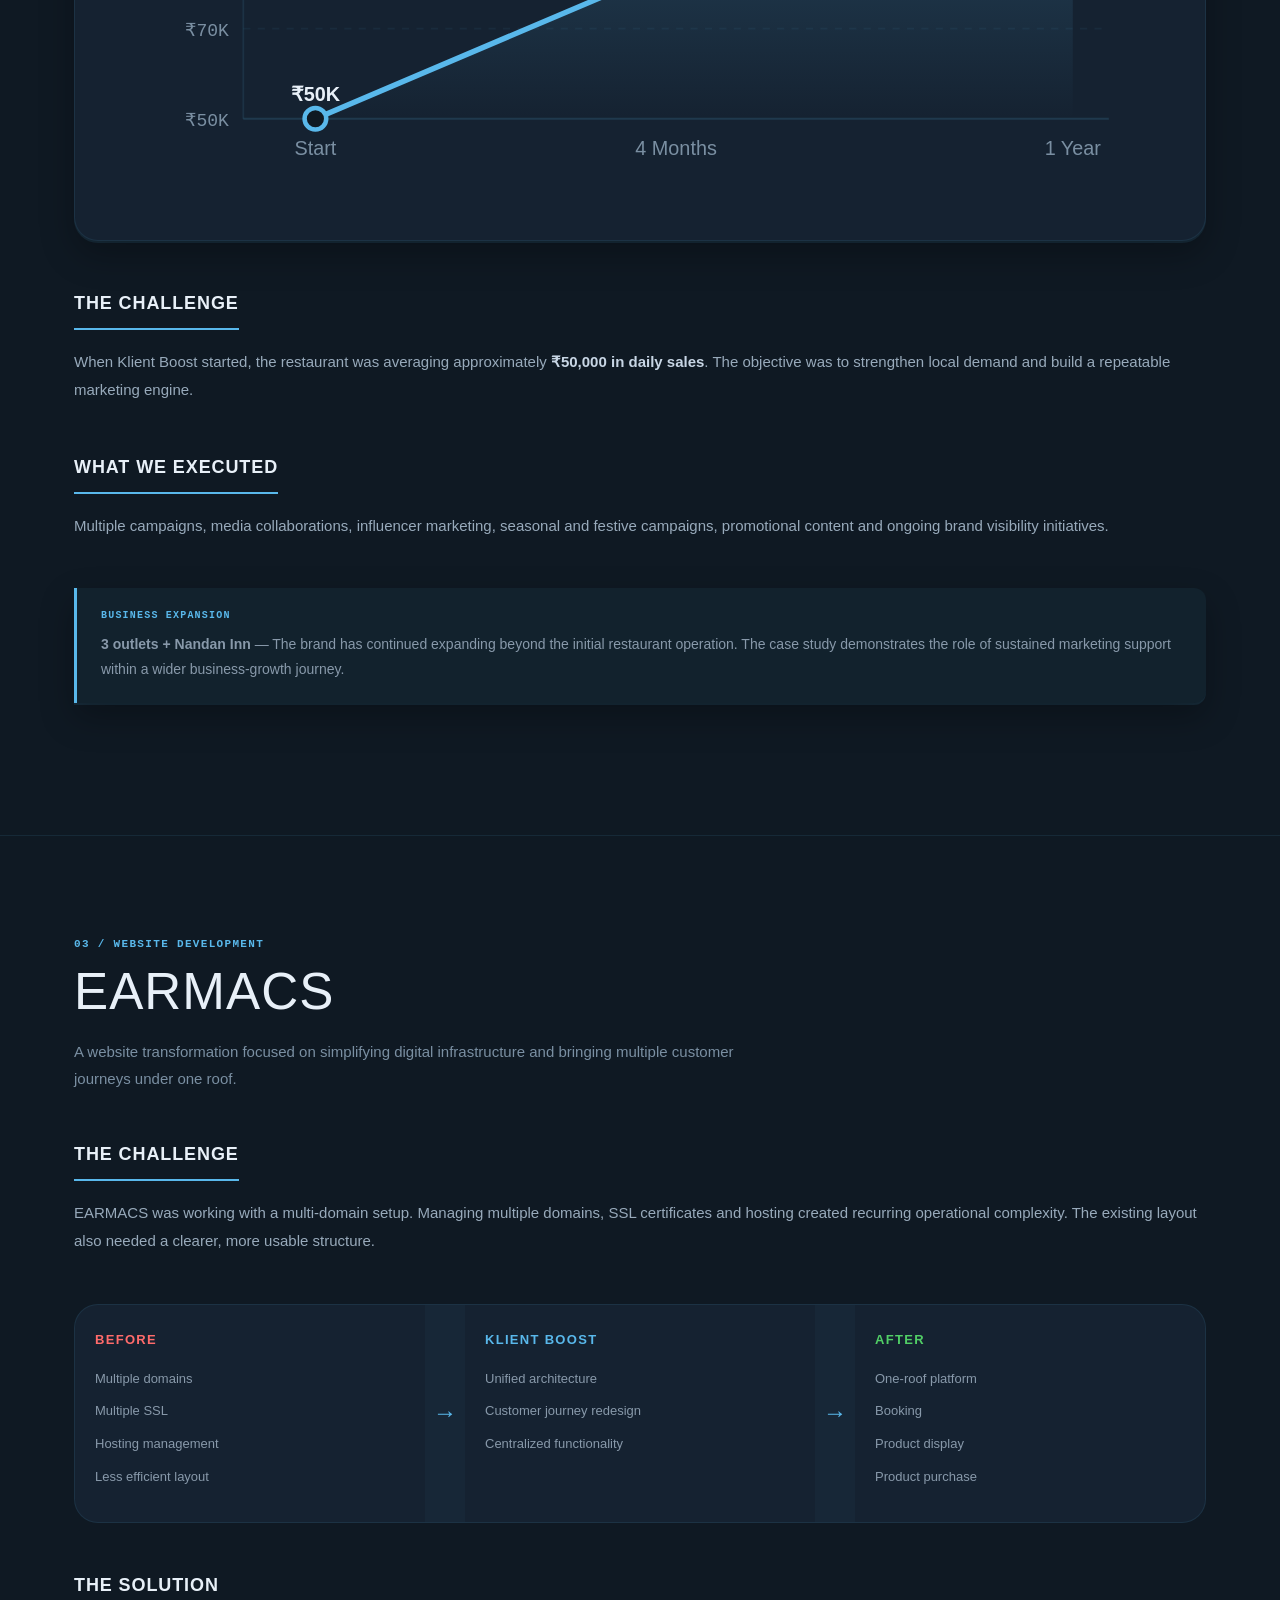
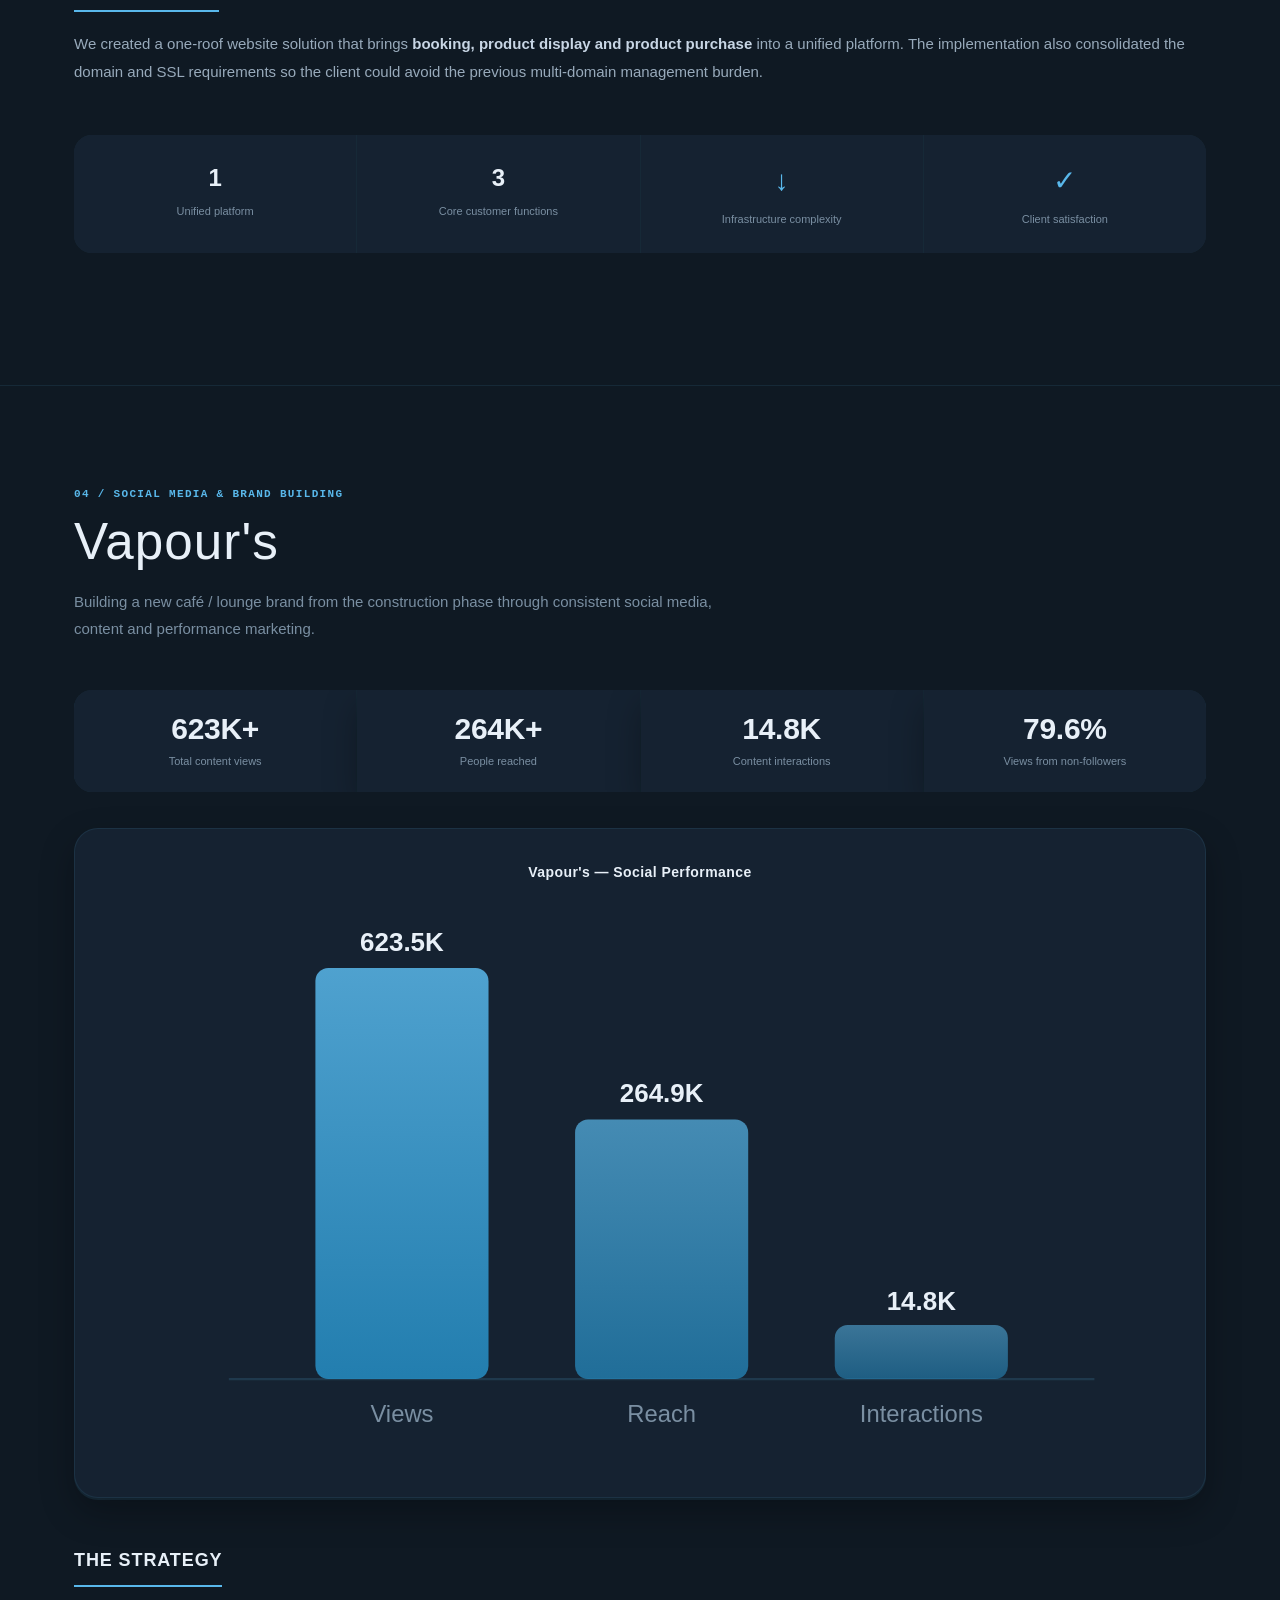
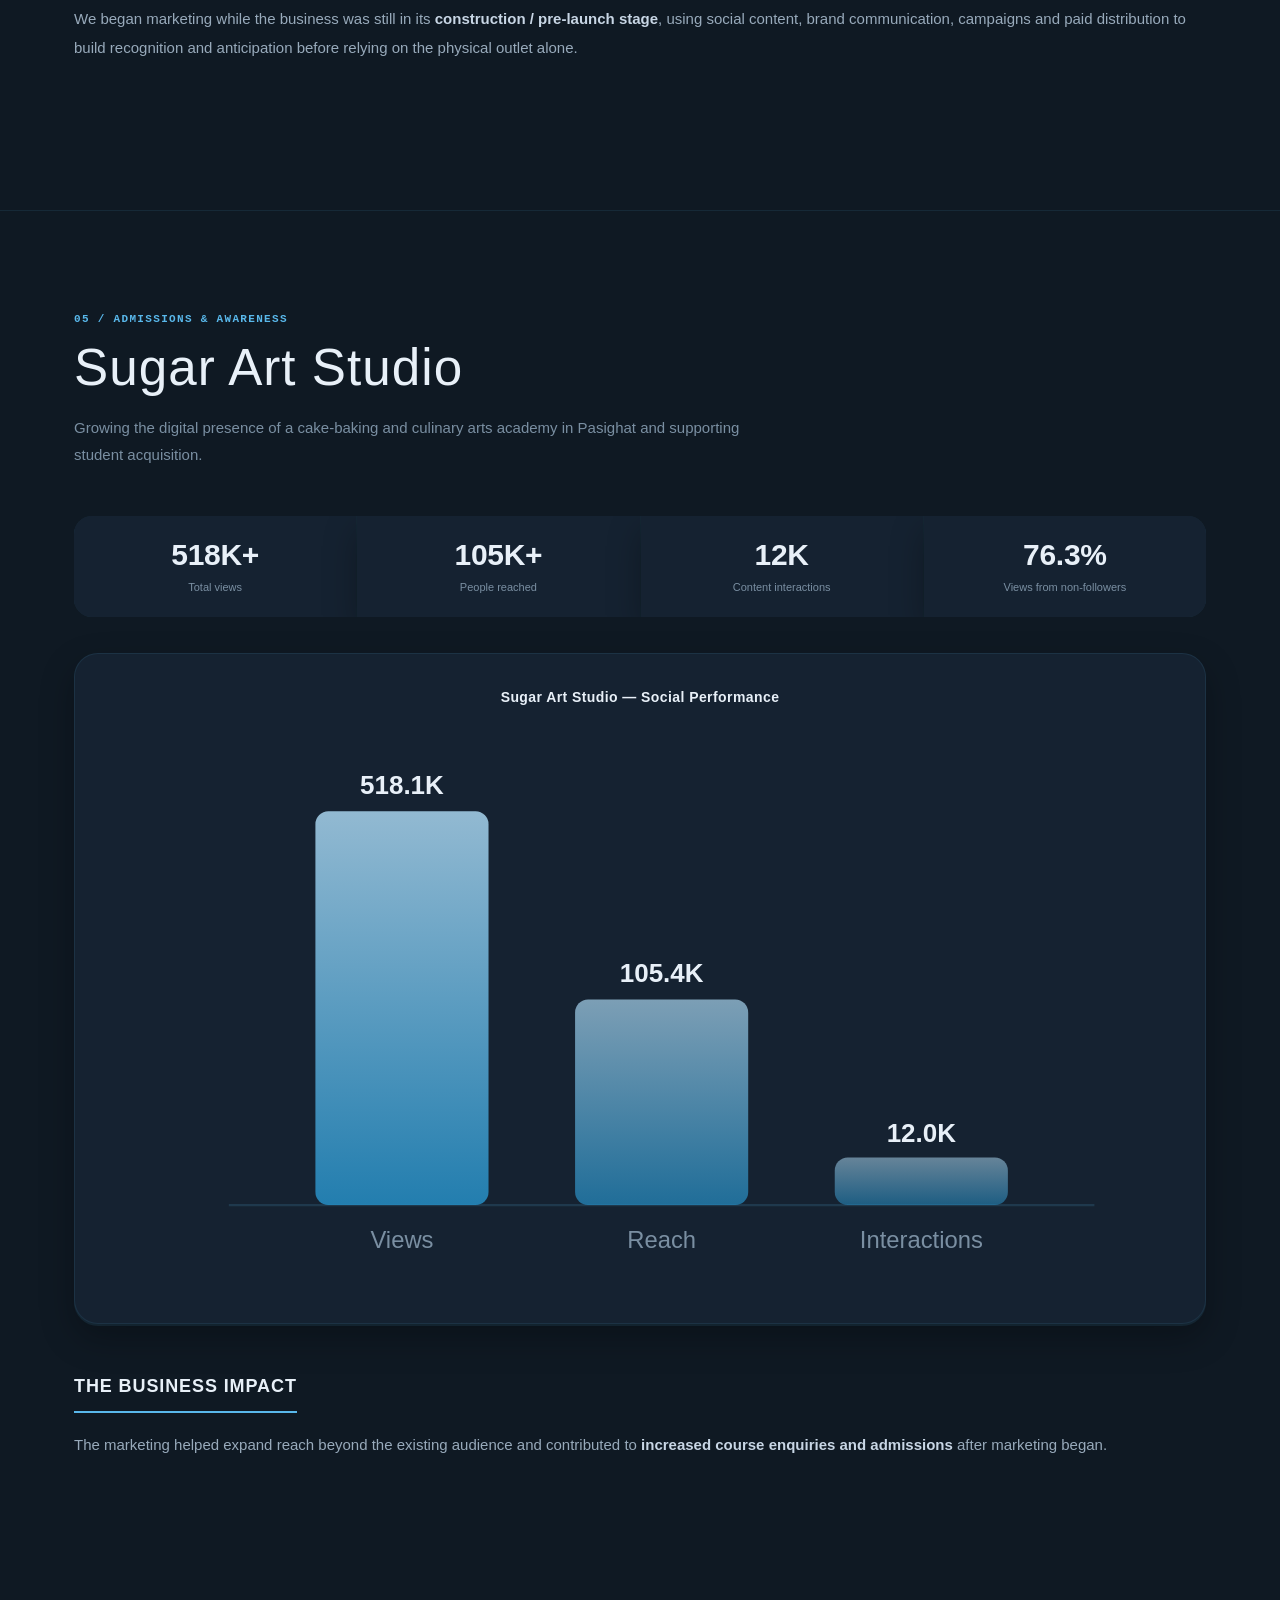
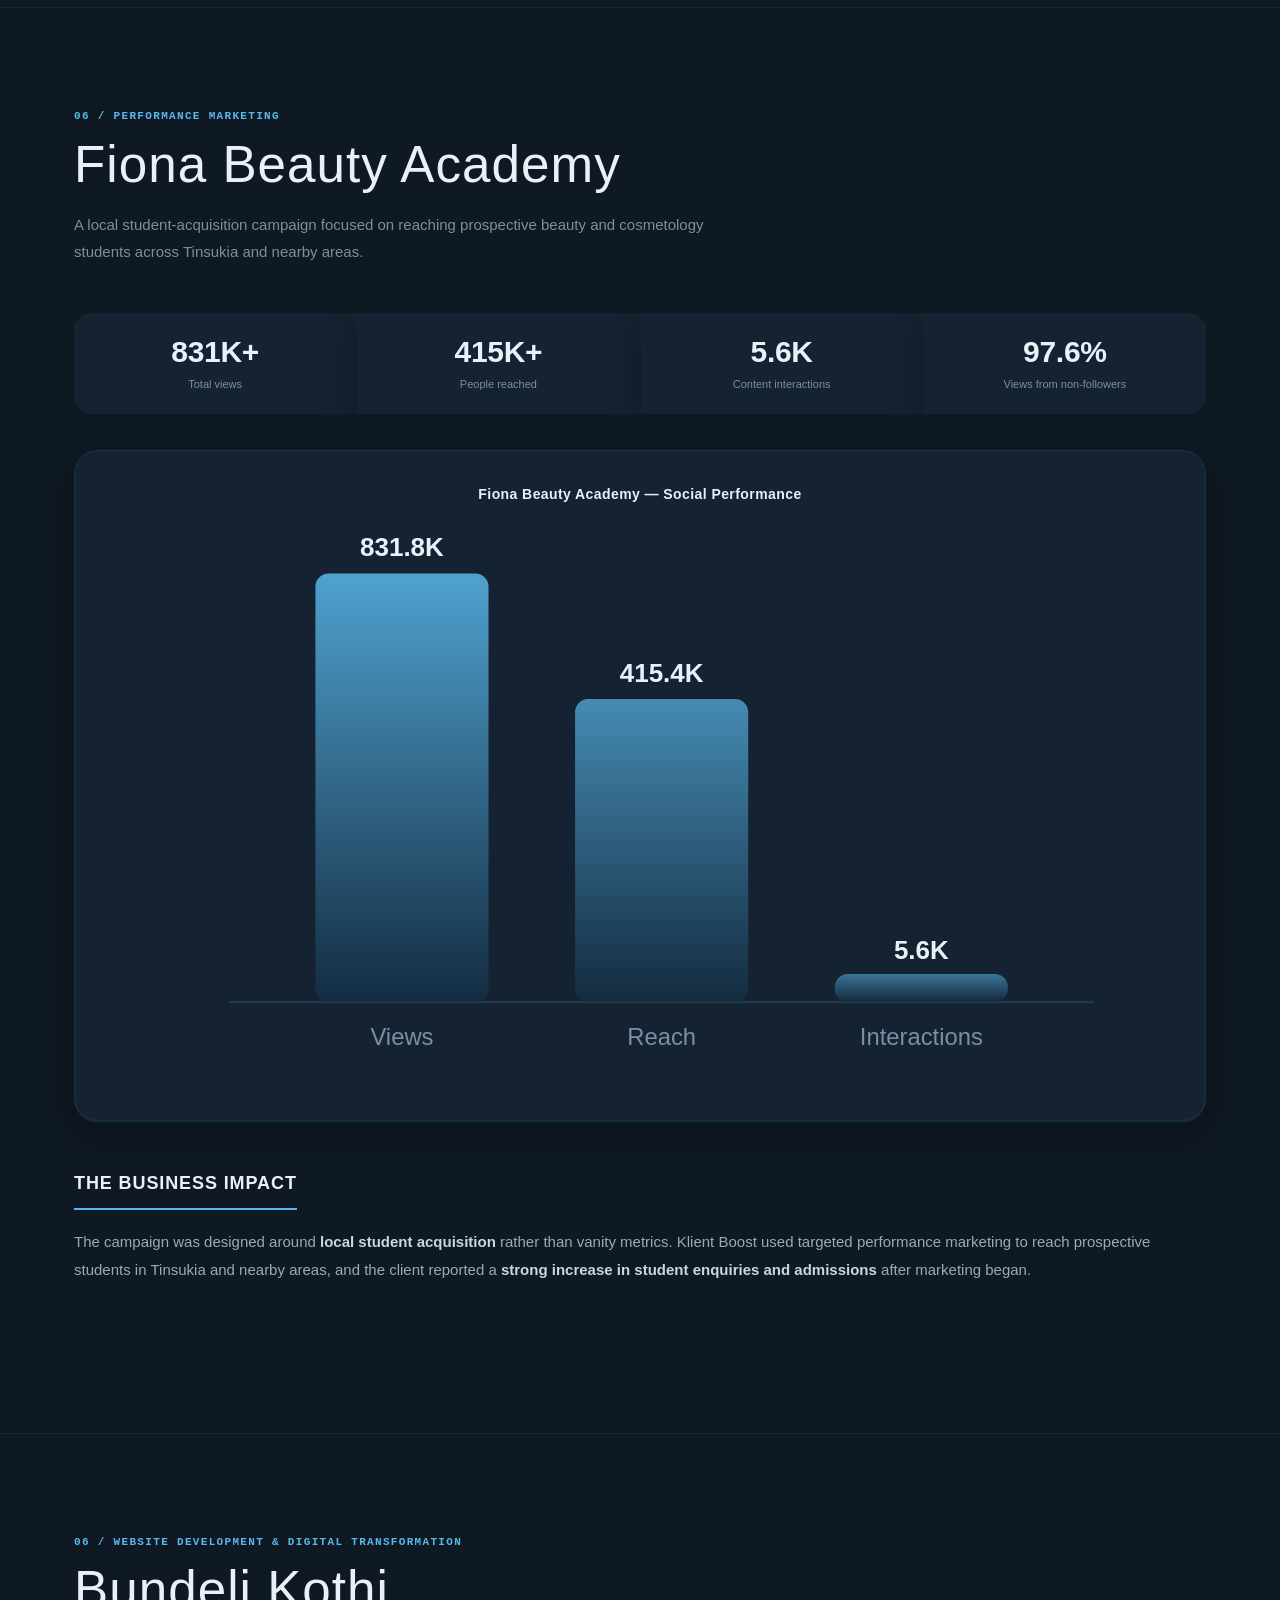
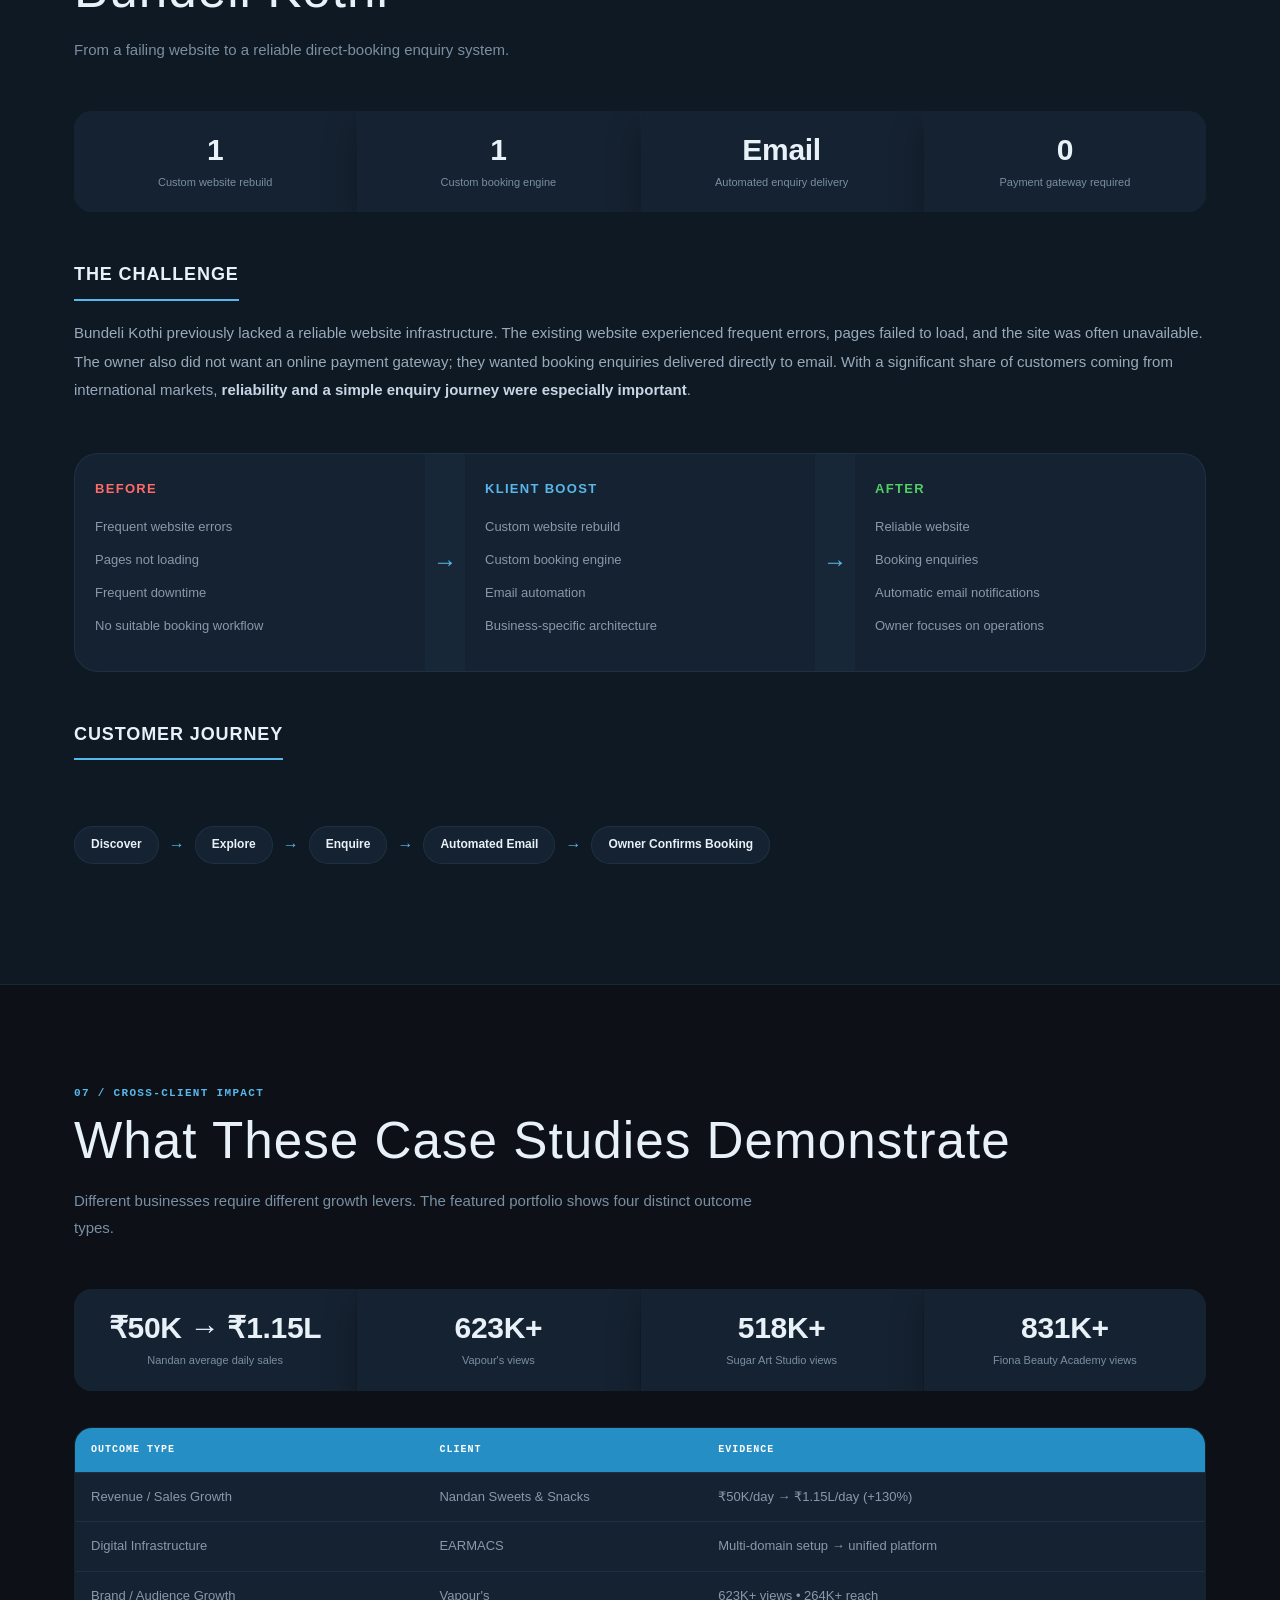
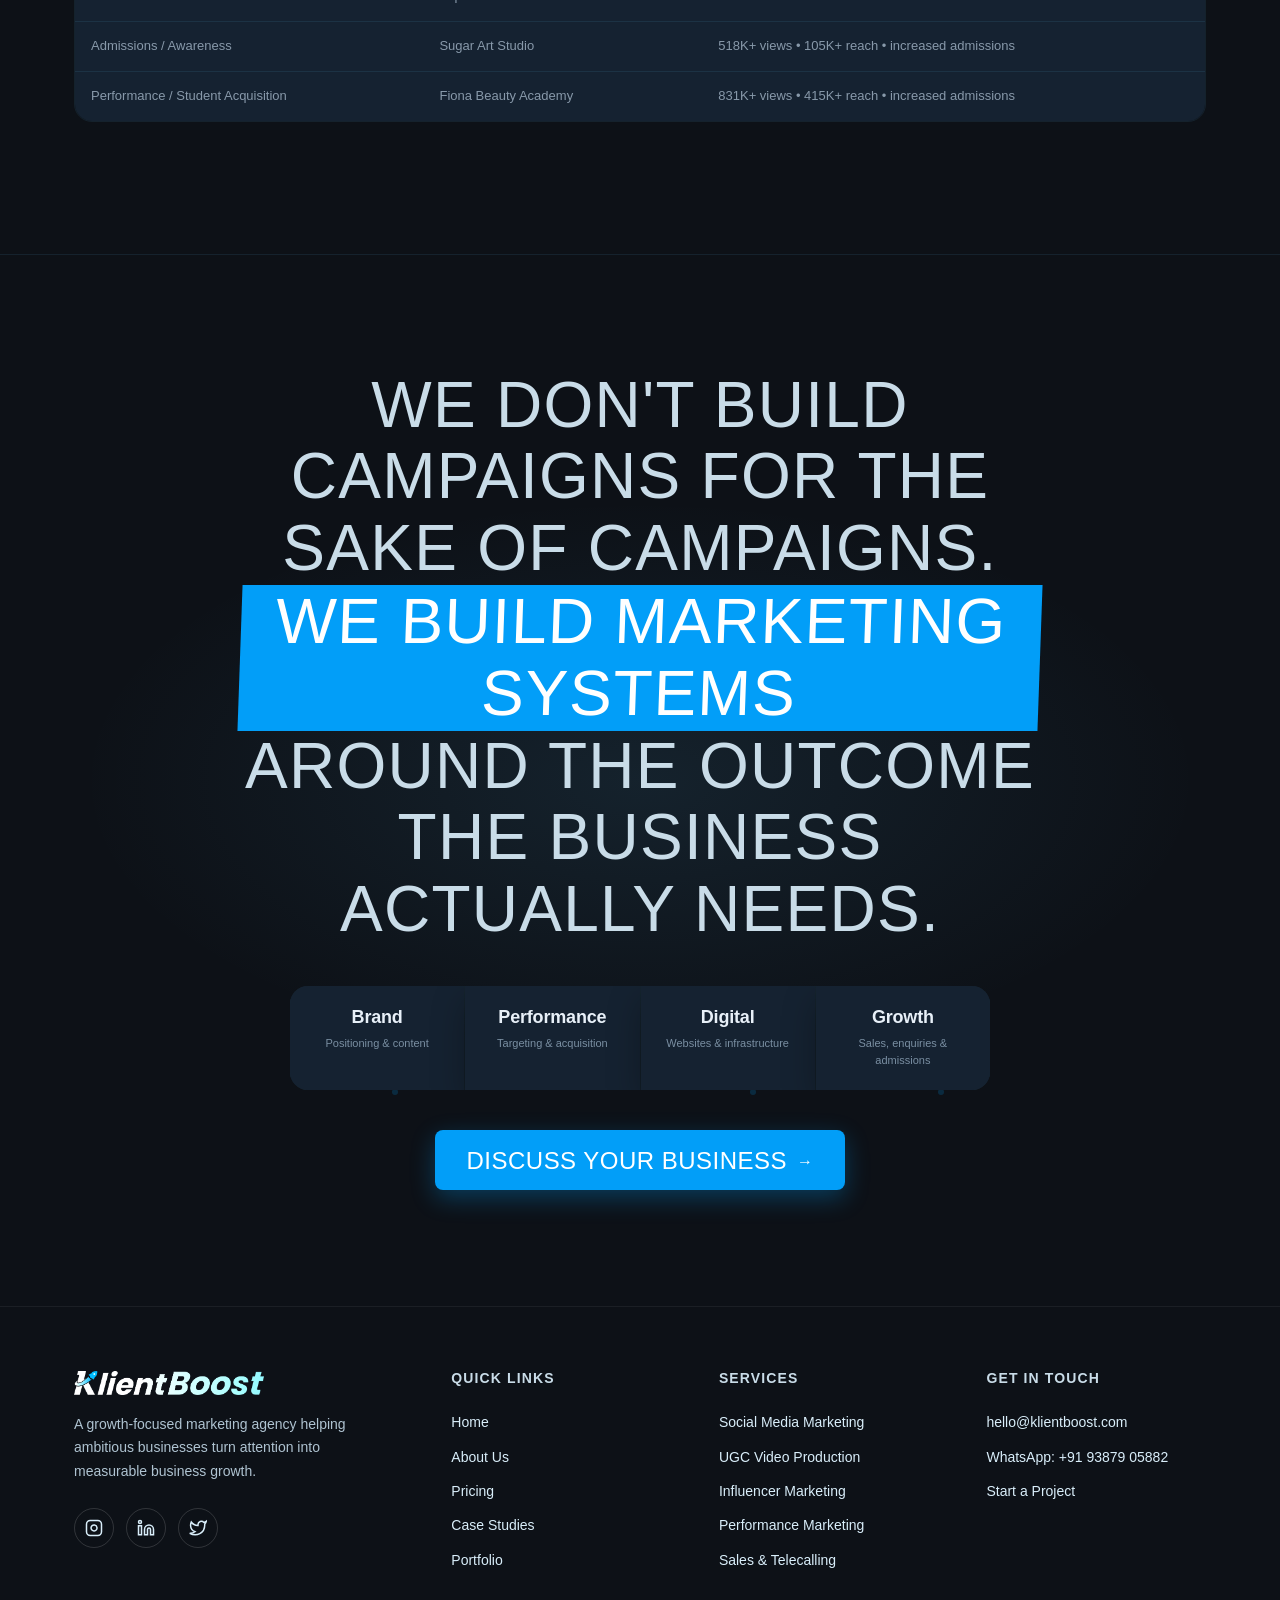
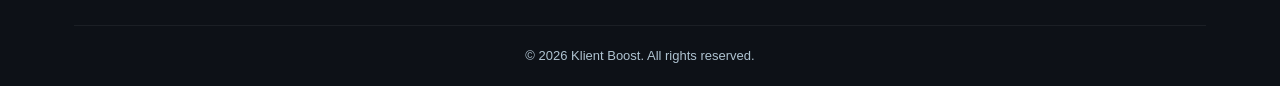
==== commit 38d253f8: "pre final version" ====
--- a/case-studies.html
+++ b/case-studies.html
@@ -14,8 +14,8 @@
         /* Case Study Page Specific */
         .cs-hero-stats { display:grid; grid-template-columns:repeat(4,1fr); gap:1px; background:var(--line); border-radius:var(--radius-lg); overflow:hidden; margin:40px 0 24px; }
         .cs-hero-stat { background:var(--paper-2); padding:28px 16px; text-align:center; }
-        .cs-hero-stat .num { font-family:var(--f-display); font-size:clamp(28px,3.5vw,42px); color:var(--primary); font-weight:700; line-height:1; }
-        .cs-hero-stat .label { font-family:var(--f-body); font-size:12px; color:var(--muted); margin-top:6px; letter-spacing:0.03em; }
+        .cs-hero-stat .num { font-family:var(--f-num, 'Inter', sans-serif); font-size:clamp(28px,3.5vw,40px); color:var(--primary); font-weight:700; line-height:1.1; letter-spacing:-0.01em; }
+        .cs-hero-stat .label { font-family:var(--f-body); font-size:12px; color:var(--muted); margin-top:8px; letter-spacing:0.03em; }
 
         .cs-section { padding:clamp(60px,8vw,100px) 0; border-bottom:1px solid var(--line); }
         .cs-section:last-of-type { border-bottom:none; }
@@ -27,7 +27,7 @@
 
         .cs-stats-bar { display:grid; grid-template-columns:repeat(4,1fr); gap:1px; background:var(--line); border-radius:var(--radius-md); overflow:hidden; margin:36px 0; }
         .cs-stat { background:var(--paper-2); padding:22px 14px; text-align:center; }
-        .cs-stat .val { font-family:var(--f-display); font-size:clamp(22px,2.5vw,32px); color:#e8f0f8; font-weight:700; line-height:1; }
+        .cs-stat .val { font-family:var(--f-num, 'Inter', sans-serif); font-size:clamp(22px,2.5vw,30px); color:#e8f0f8; font-weight:700; line-height:1.1; letter-spacing:-0.01em; }
         .cs-stat .desc { font-family:var(--f-body); font-size:11px; color:var(--muted); margin-top:8px; line-height:1.5; }
 
         .cs-block { margin:48px 0; }
@@ -54,7 +54,7 @@
         .cs-outcome { display:grid; grid-template-columns:repeat(4,1fr); gap:1px; background:var(--line); border-radius:var(--radius-md); overflow:hidden; margin:32px 0; }
         .cs-outcome-item { background:var(--paper-2); padding:24px 16px; text-align:center; }
         .cs-outcome-item .icon { font-size:28px; color:var(--primary); margin-bottom:8px; }
-        .cs-outcome-item .val { font-family:var(--f-display); font-size:24px; color:#e8f0f8; font-weight:700; }
+        .cs-outcome-item .val { font-family:var(--f-num, 'Inter', sans-serif); font-size:24px; color:#e8f0f8; font-weight:700; letter-spacing:-0.01em; }
         .cs-outcome-item .label { font-family:var(--f-body); font-size:11px; color:var(--muted); margin-top:6px; }
 
         /* Expansion note */
--- a/styles.css
+++ b/styles.css
@@ -28,6 +28,7 @@
     --f-display: 'Bebas Neue', sans-serif;
     --f-body: 'Inter', 'Archivo', sans-serif;
     --f-mono: 'JetBrains Mono', monospace;
+    --f-num: 'Inter', -apple-system, BlinkMacSystemFont, 'Segoe UI', Roboto, sans-serif;
 
     /* Spacing */
     --section-pad: clamp(56px, 8vw, 110px);
@@ -814,34 +815,56 @@
 .hero-stats {
     display: grid;
     grid-template-columns: repeat(3, 1fr);
-    gap: 28px;
-    margin-top: 56px;
-    padding-top: 36px;
-    border-top: 1px solid rgba(255, 255, 255, 0.08);
+    align-items: stretch;
+    margin-top: 52px;
+    padding: 24px 0;
+    border: 1px solid rgba(89, 184, 235, 0.16);
+    border-radius: var(--radius-md);
+    background: rgba(15, 25, 35, 0.7);
+    backdrop-filter: blur(16px);
+    box-shadow: 0 10px 30px rgba(0, 0, 0, 0.35);
     width: 100%;
     max-width: 720px;
 }
 
 .hero-stat {
+    display: flex;
+    flex-direction: column;
+    align-items: center;
+    justify-content: flex-start;
     text-align: center;
+    padding: 4px 18px;
+    position: relative;
+}
+
+.hero-stat + .hero-stat {
+    border-left: 1px solid rgba(89, 184, 235, 0.14);
 }
 
 .hero-stat .num {
-    font-family: var(--f-display);
-    font-size: clamp(32px, 4vw, 48px);
-    color: var(--primary);
-    line-height: 1;
+    font-family: var(--f-num);
+    font-size: clamp(34px, 4vw, 44px);
+    font-weight: 700;
+    color: var(--primary);
+    line-height: 1.1;
+    letter-spacing: -0.01em;
 }
 
 .hero-stat .lbl {
     font-family: var(--f-mono);
-    font-size: 10.5px;
+    font-size: 11px;
     font-weight: 600;
-    letter-spacing: 0.1em;
-    text-transform: uppercase;
-    color: rgba(250, 250, 247, 0.5);
-    margin-top: 8px;
-    line-height: 1.4;
+    letter-spacing: 0.08em;
+    text-transform: uppercase;
+    color: rgba(250, 250, 247, 0.65);
+    margin-top: 10px;
+    line-height: 1.45;
+    min-height: 2.9em;
+    display: flex;
+    flex-direction: column;
+    justify-content: flex-start;
+    align-items: center;
+    text-align: center;
 }
 
 /* ============== ABOUT SECTION ============== */
@@ -881,10 +904,12 @@
 }
 
 .proof-banner .proof-number {
-    font-family: var(--f-display);
-    font-size: clamp(56px, 7vw, 80px);
-    color: var(--primary);
-    line-height: 1;
+    font-family: var(--f-num);
+    font-size: clamp(52px, 6.5vw, 76px);
+    font-weight: 700;
+    letter-spacing: -0.01em;
+    color: var(--primary);
+    line-height: 1.1;
     position: relative;
     z-index: 1;
     text-shadow: 0 0 40px rgba(89, 184, 235, 0.4);
@@ -2302,13 +2327,13 @@
 }
 
 .hero-stats {
-    border-color: rgba(89, 184, 235, .15);
-    background: rgba(255, 255, 255, .03);
-    backdrop-filter: blur(12px);
+    border: 1px solid rgba(89, 184, 235, .16);
+    background: rgba(15, 25, 35, .7);
+    backdrop-filter: blur(16px);
 }
 
 .hero-stat+.hero-stat {
-    border-color: rgba(89, 184, 235, .15);
+    border-left: 1px solid rgba(89, 184, 235, .14);
 }
 
 /* — Section Headings — */
@@ -2351,21 +2376,30 @@
     border-color: rgba(89, 184, 235, .2);
 }
 
-/* #029ef8 hover for service & pricing cards */
-.service-card:hover {
-    background: #029ef8 !important;
-    border-color: #029ef8 !important;
+/* #029ef8 atmospheric background hover for service & package cards */
+.service-card:hover,
+.package-card:hover {
+    background: linear-gradient(180deg, rgba(2, 158, 248, 0.12) 0%, rgba(2, 158, 248, 0.03) 100%), var(--paper-2) !important;
+    border-color: rgba(2, 158, 248, 0.55) !important;
+    box-shadow: 0 20px 48px rgba(0, 0, 0, .4), 0 0 28px rgba(2, 158, 248, .18) !important;
 }
 .service-card:hover h3,
-.service-card:hover p,
-.service-card:hover .card-number,
+.package-card:hover h3 {
+    color: #ffffff !important;
+}
+.service-card:hover p {
+    color: #cbd5e1 !important;
+}
+.service-card:hover .card-number {
+    color: #029ef8 !important;
+}
+.service-card:hover .card-icon {
+    background: rgba(2, 158, 248, 0.15) !important;
+    color: #029ef8 !important;
+    border-color: rgba(2, 158, 248, 0.4) !important;
+}
 .service-card:hover .service-view-more {
-    color: #fff !important;
-}
-.service-card:hover .card-icon {
-    background: rgba(255,255,255,0.15) !important;
-    color: #fff !important;
-    border-color: rgba(255,255,255,0.3) !important;
+    color: #029ef8 !important;
 }
 
 .service-card h3,
@@ -2482,27 +2516,26 @@
 }
 
 .pricing-card:hover {
+    background: linear-gradient(180deg, rgba(2, 158, 248, 0.14) 0%, rgba(2, 158, 248, 0.04) 100%), var(--paper-2) !important;
+    border-color: rgba(2, 158, 248, 0.6) !important;
+    box-shadow: 0 22px 50px rgba(0, 0, 0, .45), 0 0 32px rgba(2, 158, 248, .2) !important;
+}
+.pricing-card:hover h3 {
+    color: #ffffff !important;
+}
+.pricing-card:hover .pricing-price {
+    color: #ffffff !important;
+}
+.pricing-card:hover .pricing-tier-tag {
+    color: #029ef8 !important;
+}
+.pricing-card:hover .pricing-features li {
+    color: #cbd5e1 !important;
+}
+.pricing-card:hover .pricing-cta {
     background: #029ef8 !important;
-    border-color: #029ef8 !important;
-    box-shadow: 0 22px 50px rgba(2, 158, 248, .35);
-    color: #fff;
-}
-.pricing-card:hover .pricing-tier-tag,
-.pricing-card:hover .pricing-price,
-.pricing-card:hover .pricing-note,
-.pricing-card:hover h3 {
-    color: #fff !important;
-}
-.pricing-card:hover .pricing-features li {
-    color: rgba(255,255,255,0.9) !important;
-    border-color: rgba(255,255,255,0.2) !important;
-}
-.pricing-card:hover .pricing-features li::before {
-    color: #fff !important;
-}
-.pricing-card:hover .pricing-cta {
-    background: #fff !important;
-    color: #029ef8 !important;
+    color: #ffffff !important;
+    box-shadow: 0 8px 24px rgba(2, 158, 248, 0.35);
 }
 
 .pricing-card.popular {
@@ -2852,23 +2885,24 @@
 /* --- Card info bar --- */
 .card-info {
     padding: 14px 16px;
-    background: var(--paper);
-    border-top: 1px solid rgba(0,0,0,0.06);
+    background: #111a24;
+    border-top: 1px solid rgba(255, 255, 255, 0.08);
 }
 .card-info h4 {
     font-family: var(--f-display);
-    font-size: 18px;
-    color: var(--ink);
+    font-size: 19px;
+    color: #ffffff !important;
     margin-bottom: 4px;
-    letter-spacing: 0.01em;
+    letter-spacing: 0.02em;
 }
 .card-tag {
     font-family: var(--f-mono);
     font-size: 10.5px;
-    font-weight: 700;
+    font-weight: 600;
     letter-spacing: 0.08em;
     text-transform: uppercase;
-    color: var(--primary);
+    color: #ffffff !important;
+    opacity: 0.85;
 }
 
 /* --- Video Card --- */
@@ -3156,7 +3190,8 @@
     display: flex;
     justify-content: space-between;
     padding: 12px 16px 14px;
-    background: var(--ink);
+    background: #0b1219;
+    border-top: 1px solid rgba(255, 255, 255, 0.08);
     gap: 8px;
 }
 .metric-stat {
@@ -3167,26 +3202,66 @@
     text-align: center;
 }
 .metric-value {
-    font-family: var(--f-display);
-    font-size: 22px;
-    color: var(--paper);
+    font-family: var(--f-num) !important;
+    font-size: 20px;
+    font-weight: 700;
+    color: #ffffff !important;
     line-height: 1.2;
+    letter-spacing: -0.01em;
 }
 .metric-label {
     font-family: var(--f-mono);
-    font-size: 9px;
+    font-size: 10px;
     font-weight: 600;
-    letter-spacing: 0.1em;
-    text-transform: uppercase;
-    color: rgba(250,250,247,0.45);
-    margin-top: 2px;
+    letter-spacing: 0.08em;
+    text-transform: uppercase;
+    color: #ffffff !important;
+    margin-top: 3px;
+    opacity: 0.92;
 }
 .metric-growth {
     font-family: var(--f-mono);
     font-size: 10px;
     font-weight: 700;
-    color: #4ade80;
+    color: #4ade80 !important;
     margin-top: 3px;
+}
+
+/* Global unclustered, legible numerical typography for sales and metrics */
+.hero-stat .num,
+.proof-banner .proof-number,
+.cs-hero-stat .num,
+.cs-stat .val,
+.cs-outcome-item .val,
+.metric-value,
+.pricing-price,
+.package-price,
+.card-number {
+    font-family: var(--f-num) !important;
+    font-weight: 700 !important;
+    letter-spacing: -0.01em !important;
+    font-feature-settings: "tnum" 1;
+}
+
+/* Social media card white text enhancements */
+.social-metric-card .card-info {
+    background: #111a24 !important;
+    border-top: 1px solid rgba(255, 255, 255, 0.08) !important;
+}
+.social-metric-card .card-info h4 {
+    color: #ffffff !important;
+    font-size: 20px;
+    font-weight: 600;
+}
+.social-metric-card .card-info .card-tag {
+    color: #ffffff !important;
+    opacity: 0.85;
+}
+.social-metric-card svg text {
+    fill: #cbd5e1;
+}
+.social-metric-card svg text[fill="#4ade80"] {
+    fill: #4ade80 !important;
 }
 
 /* --- Responsive --- */
